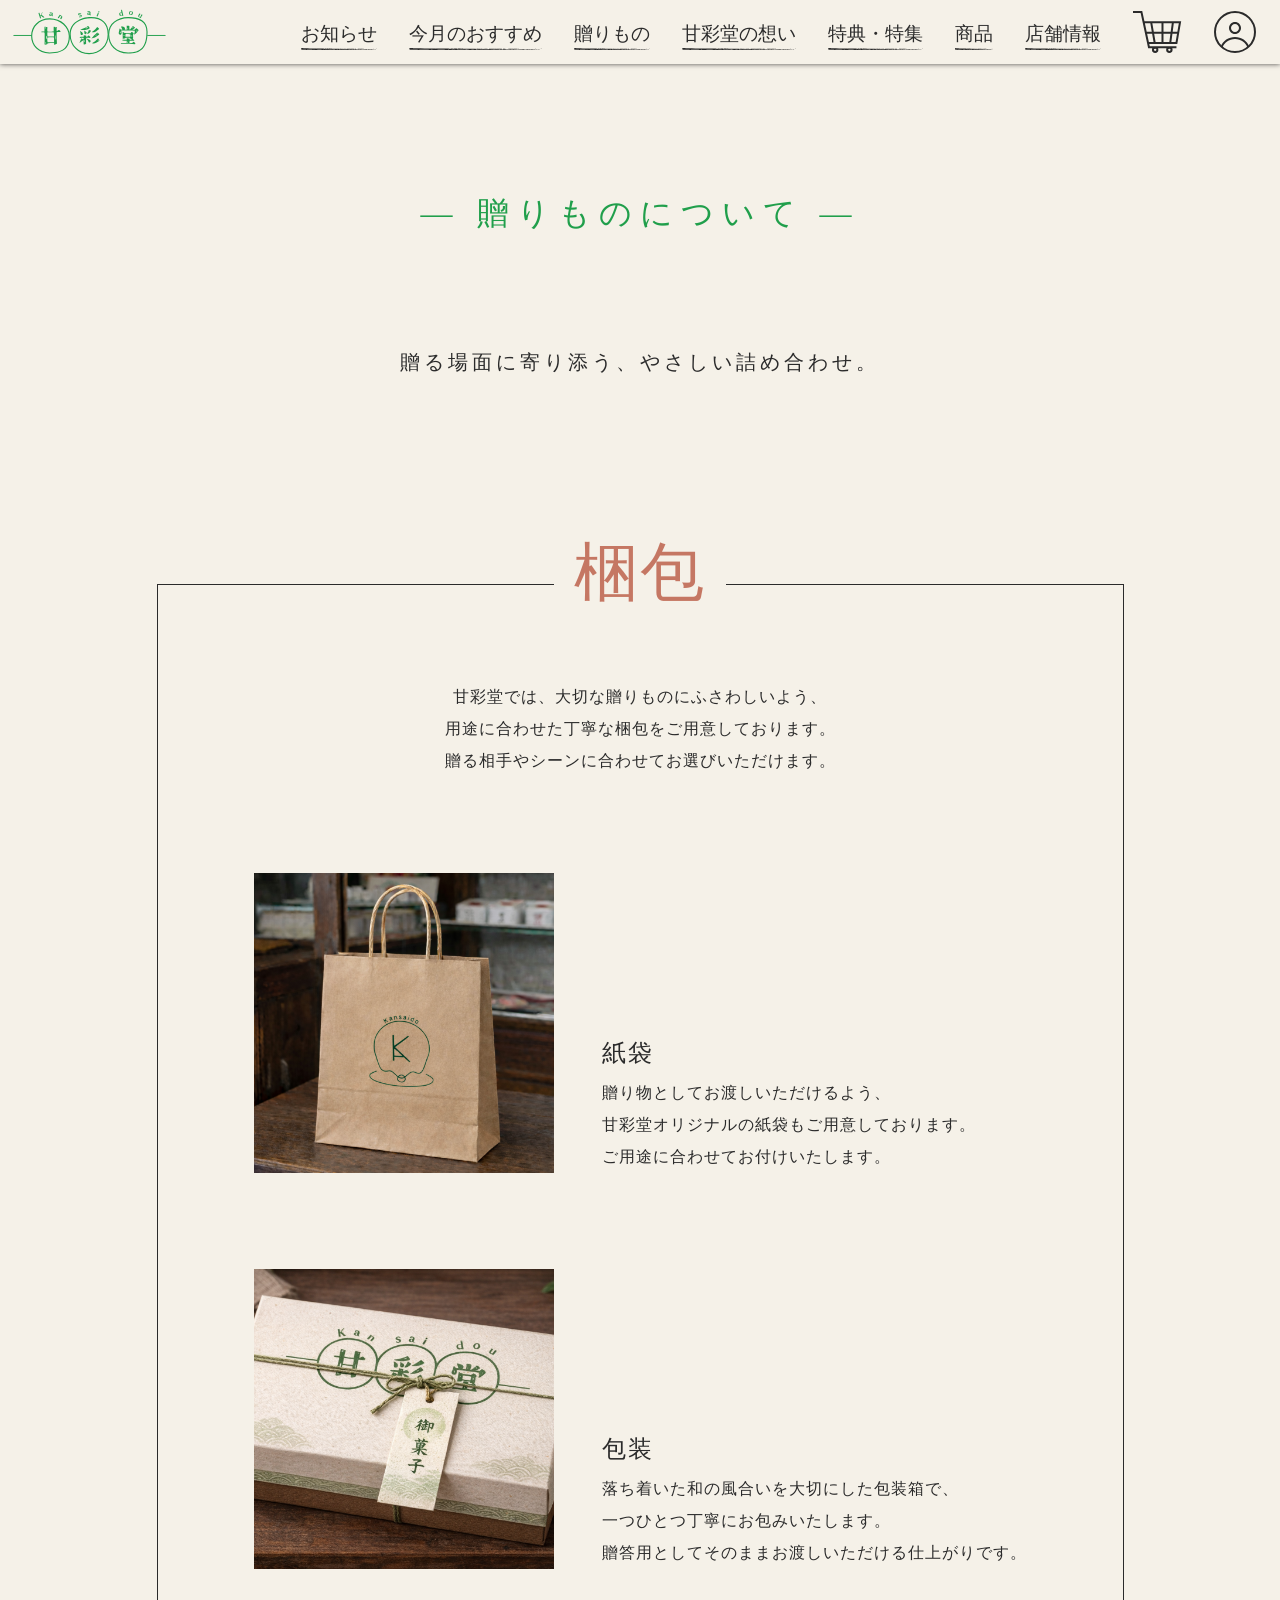
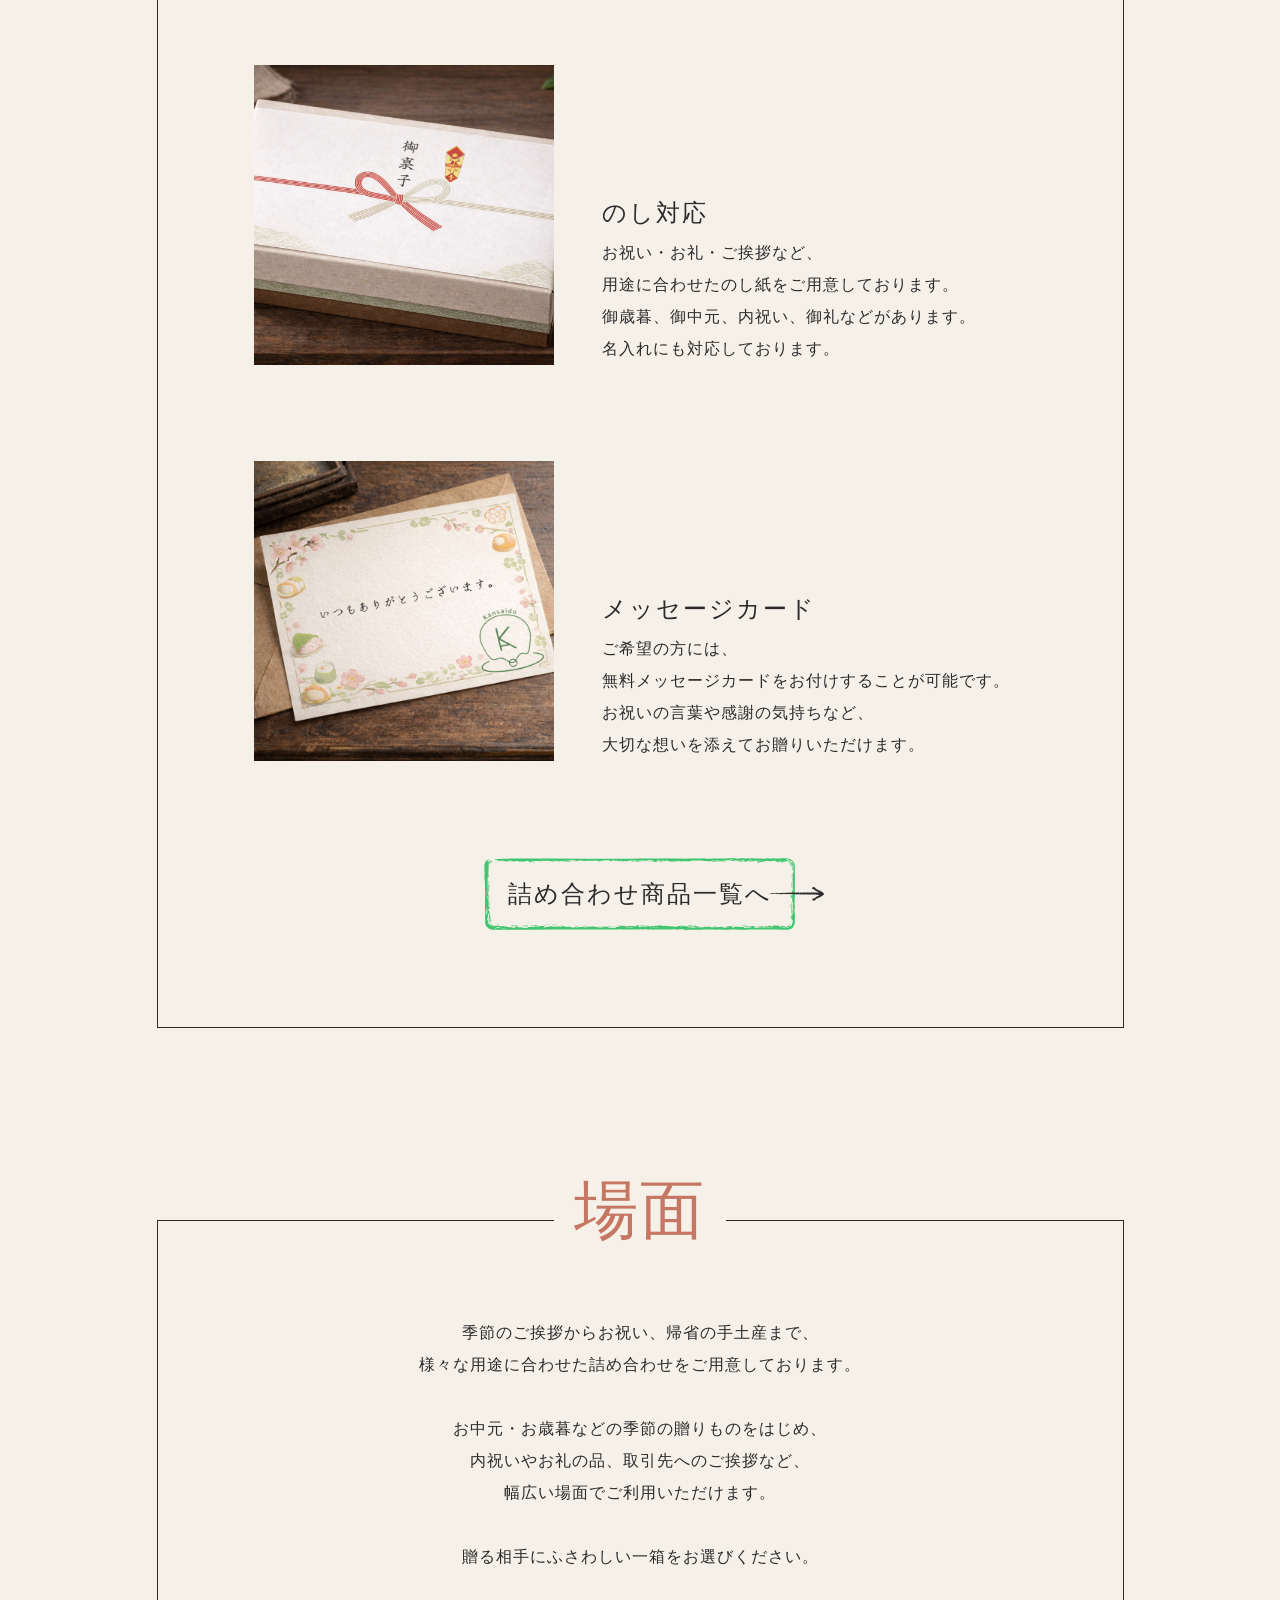
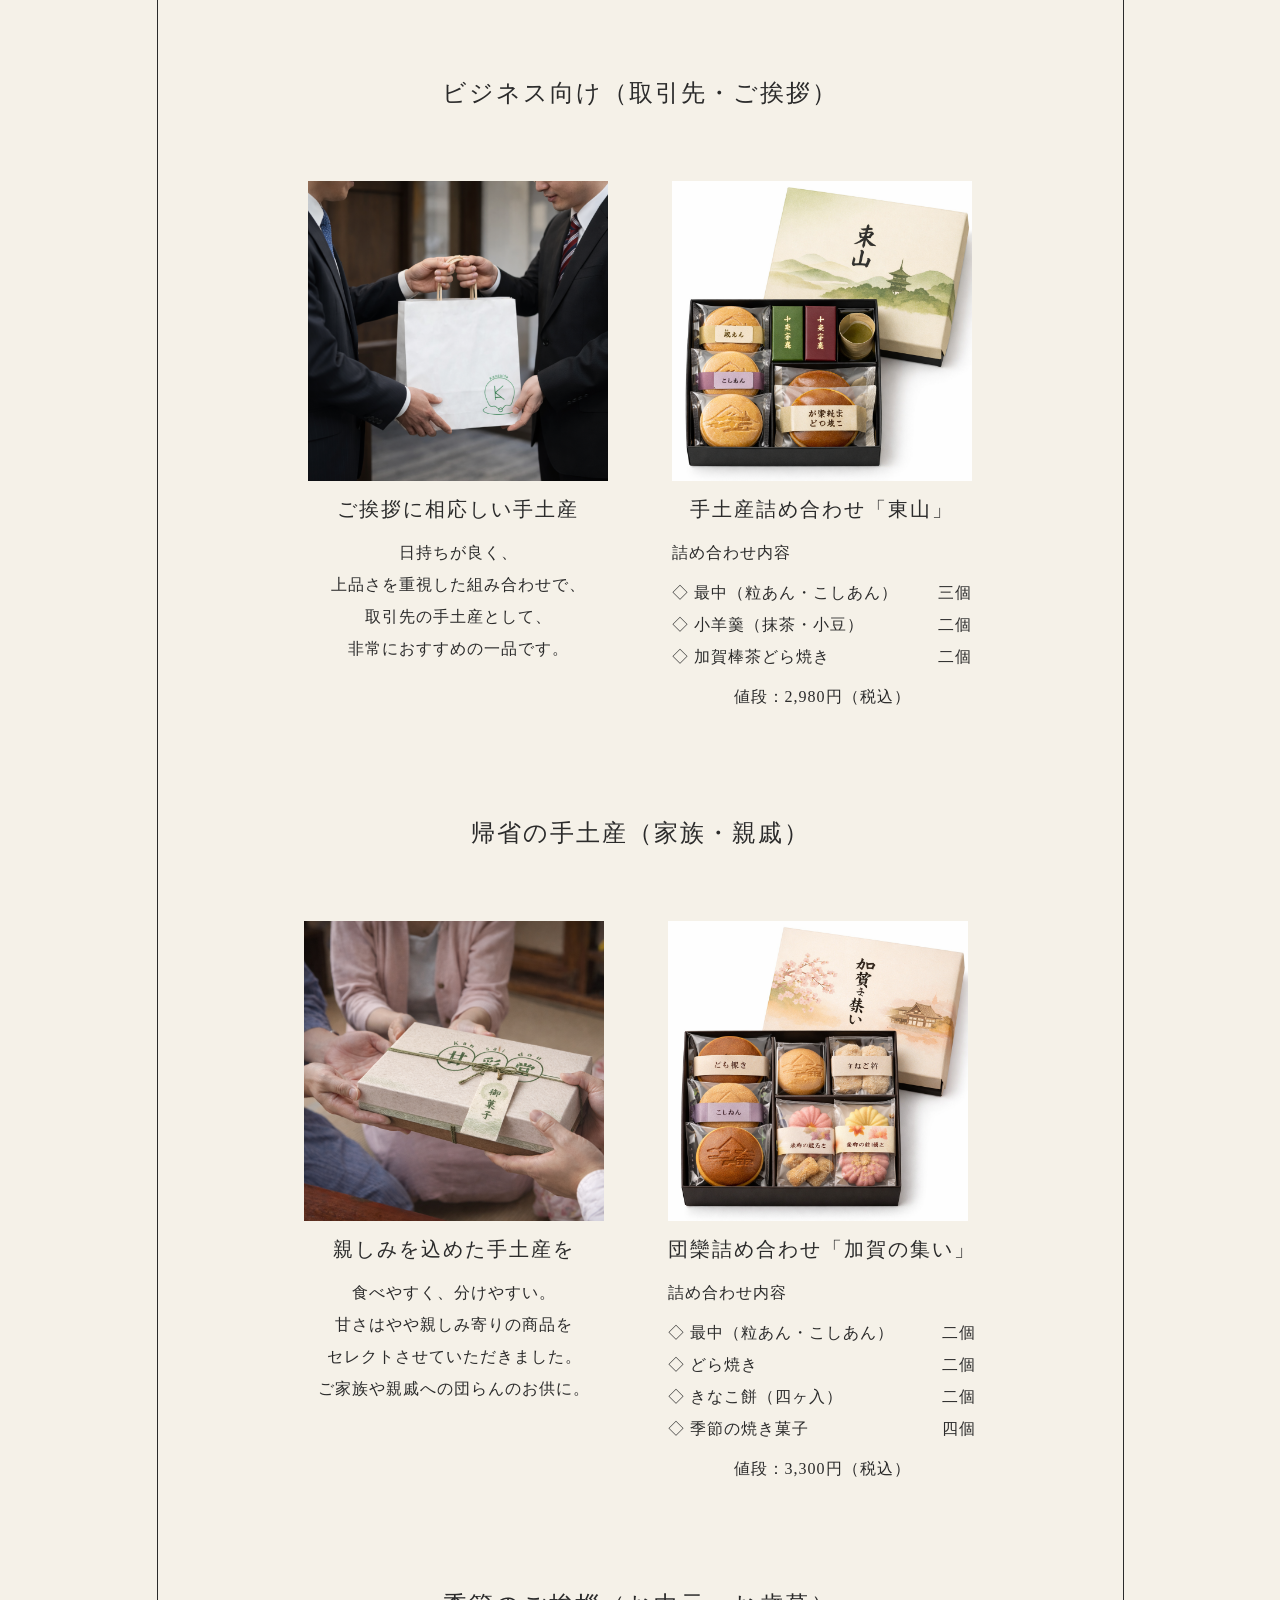
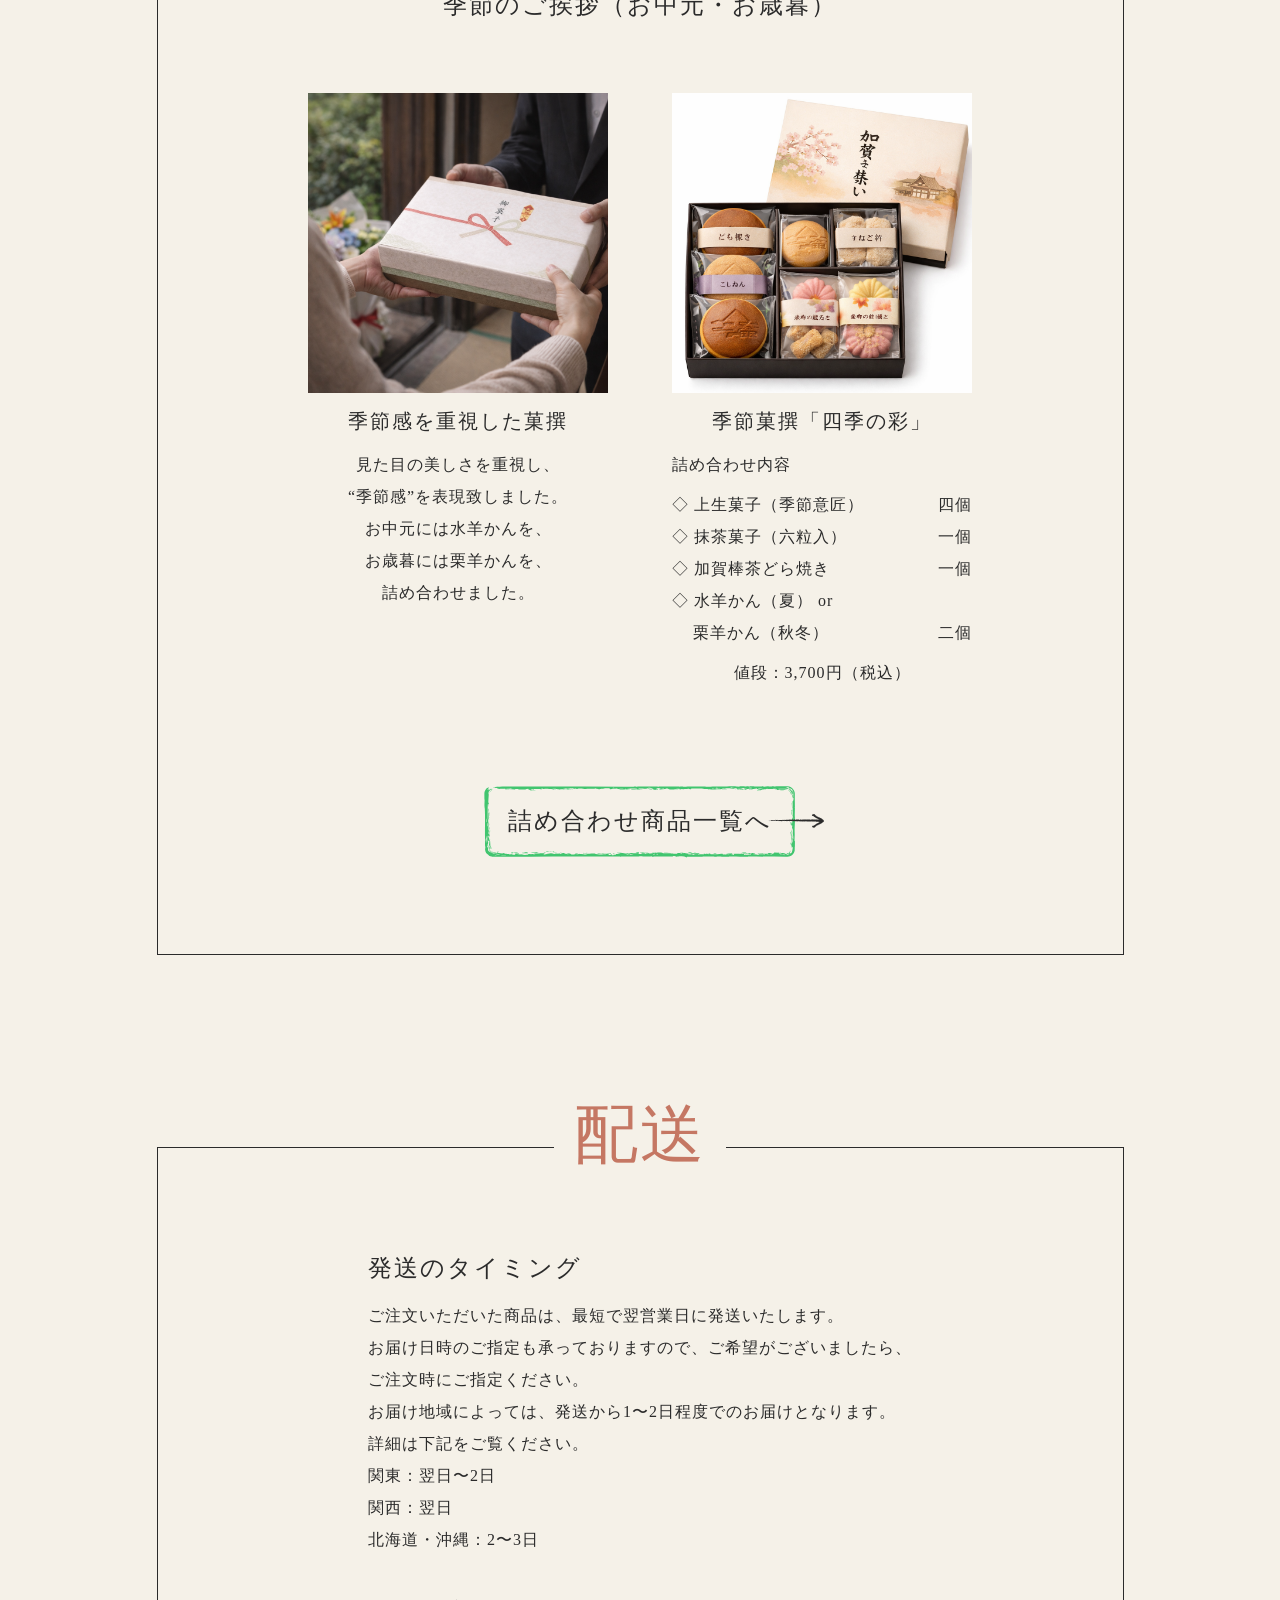
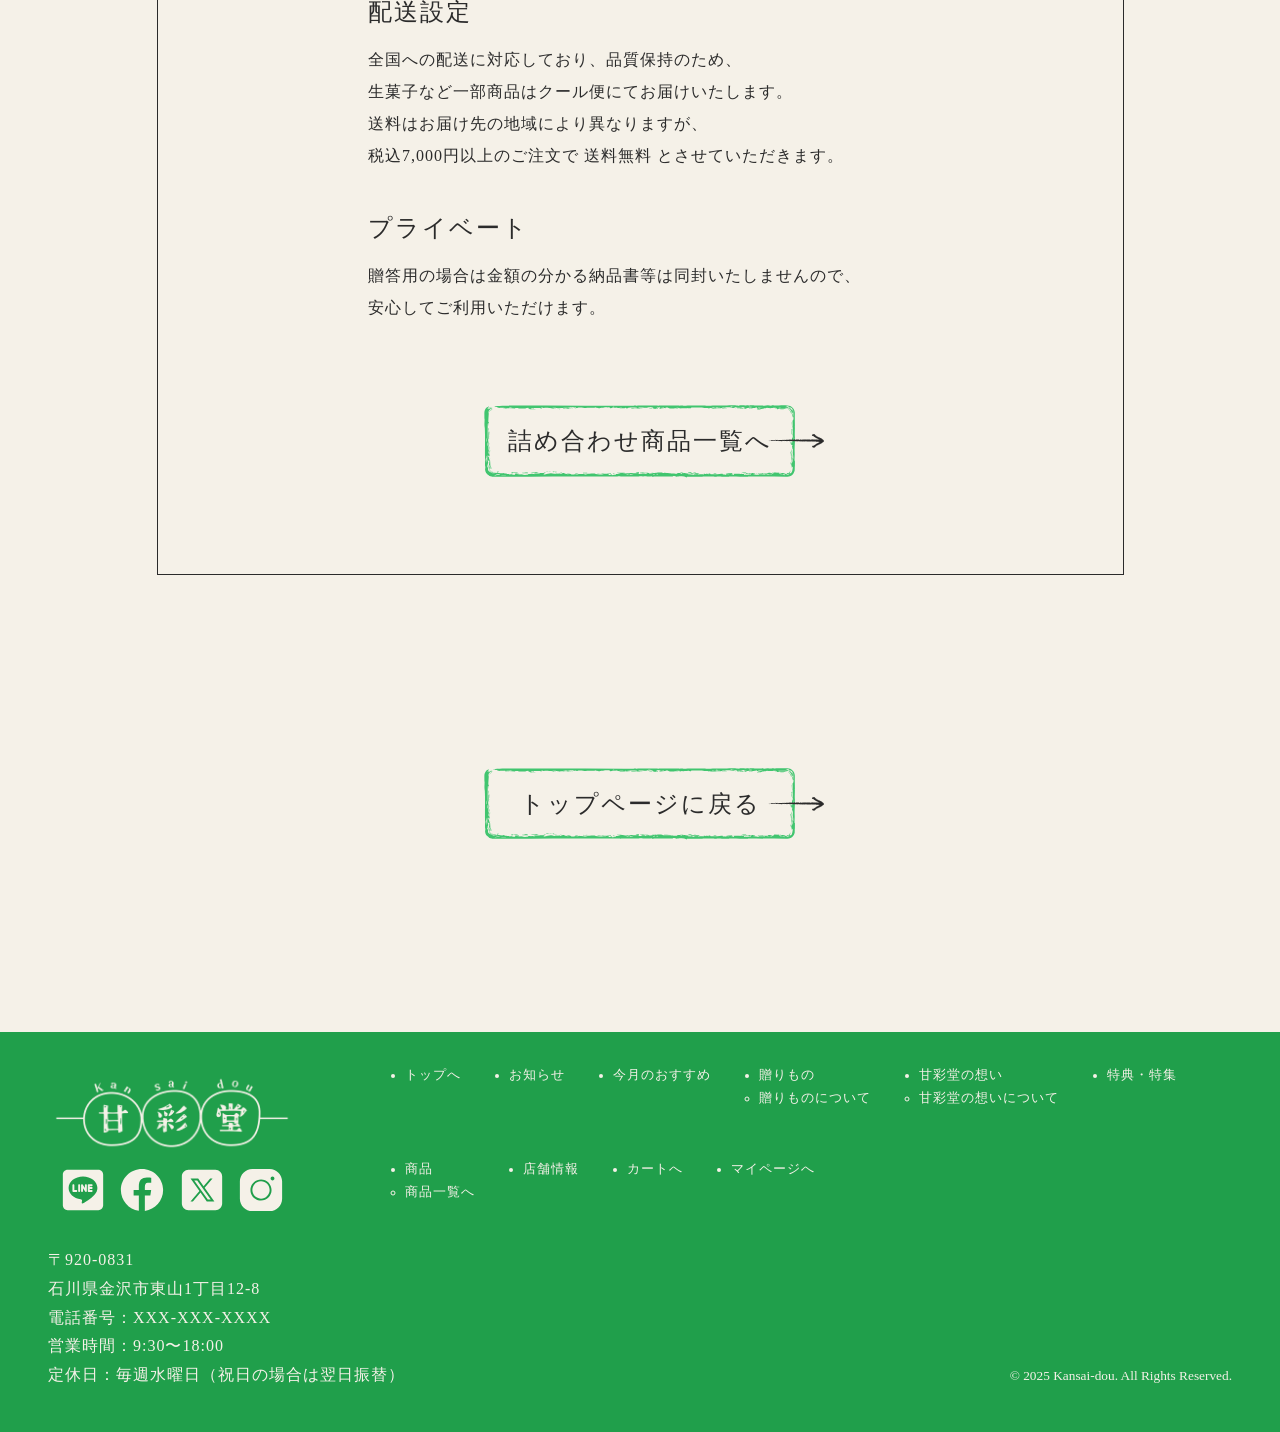
==== gift.html @ 45546238 "想いページ　完成" ====
<!DOCTYPE html>
<html lang="ja">
    <head>
        <meta charset="UTF-8">
        <meta name="viewport" content="width=device-width, initial-scale=1.0">
        <title>甘彩堂 | 贈りものについて</title>
        <link rel="icon" type="image/png" href="../imgs/kansaido_favicon2.png">
        <link rel="stylesheet" href="gift.css">
        <script src="gift.js"></script>
        <link rel="preconnect" href="https://fonts.googleapis.com">
        <link rel="preconnect" href="https://fonts.gstatic.com" crossorigin>
        <link href="https://fonts.googleapis.com/css2?family=Noto+Serif+JP:wght@200..900&display=swap" rel="stylesheet">
    </head>
    <body>
        <header>
            <a href="./index.html" id="header-logo">
                <img src="../imgs/kansaido_logo.svg">
            </a>
            <nav>
                <ul id="nav-container">
                    <li class="main-menu">
                        <a href="#news">お知らせ</a>
                    </li>
                    <li class="main-menu">
                        <a href="#recommend">今月のおすすめ</a>
                    </li>
                    <li class="main-menu">
                        <a href="./index.html#gift">贈りもの</a>
                        <ul class="sub-menu">
                            <li>
                                <img class="l-menu" src="../imgs/l-menu.svg">
                                <a href="./gift.html">贈りものについて</a>
                            </li>
                        </ul>
                    </li>
                    <li class="main-menu">
                        <a href="./index.html#thought">甘彩堂の想い</a>
                        <ul class="sub-menu">
                            <li>
                                <img class="l-menu" src="../imgs/l-menu.svg">
                                <a href="./thoughts.html">甘彩堂の想いについて</a>
                            </li>
                        </ul>
                    </li>
                    <li class="main-menu">
                        <a href="#campaign">特典・特集</a>
                    </li>
                    <li class="main-menu">
                        <a href="#product">商品</a>
                        <ul class="sub-menu">
                            <li>
                                <img class="l-menu" src="../imgs/l-menu.svg">
                                <a href="#news">商品一覧へ</a>
                            </li>
                        </ul>
                    </li>
                    <li class="main-menu">
                        <a href="#shop">店舗情報</a>
                    </li>
                    <li id="cart">
                        <a href="#">
                            <img src="../imgs/cart_icon.svg">
                        </a>
                    </li>
                    <li id="my-page">
                        <a href="#">
                            <img src="../imgs/usericon.svg">
                        </a>
                    </li>
                </ul>
            </nav>
        </header>
        <main>
            <section id="gift">
                <h2 class="headline">― 贈りものについて ―</h2>
                <div id="message-container">
                    <p id="message" class="blur">贈る場面に寄り添う、やさしい詰め合わせ。</p>
                </div>
                <section id="packing" class="sections">
                    <div class="subheading">
                        <h3>梱包</h3>
                    </div>
                    <div class="el-compilation">
                        <div class="exp main-text">
                            <p>甘彩堂では、大切な贈りものにふさわしいよう、<br>
                                用途に合わせた丁寧な梱包をご用意しております。<br>
                                贈る相手やシーンに合わせてお選びいただけます。
                            </p>
                        </div>
                        <div class="packing-el move_upwards">
                            <div class="packing-el-img image">
                                <img src="./imgs/kansaido_kamibukuro.png">
                            </div>
                            <div class="packing-el-exp main-text">
                                <span class="exp-title">紙袋</span>
                                <p>贈り物としてお渡しいただけるよう、<br>
                                    甘彩堂オリジナルの紙袋もご用意しております。<br>
                                    ご用途に合わせてお付けいたします。
                                </p>
                            </div>
                        </div>
                        <div class="packing-el move_upwards">
                            <div class="packing-el-img image">
                                <img src="./imgs/kansaido_package.png">
                            </div>
                            <div class="packing-el-exp main-text">
                                <span class="exp-title">包装</span>
                                <p>落ち着いた和の風合いを大切にした包装箱で、<br>
                                    一つひとつ丁寧にお包みいたします。<br>
                                    贈答用としてそのままお渡しいただける仕上がりです。
                                </p>
                            </div>
                        </div>
                        <div class="packing-el move_upwards">
                            <div class="packing-el-img image">
                                <img src="./imgs/kansaido_noshi.png">
                            </div>
                            <div class="packing-el-exp main-text">
                                <span class="exp-title">のし対応</span>
                                <p>お祝い・お礼・ご挨拶など、<br>
                                    用途に合わせたのし紙をご用意しております。<br>
                                    御歳暮、御中元、内祝い、御礼などがあります。<br>
                                    名入れにも対応しております。
                                </p>
                            </div>
                        </div>
                        <div class="packing-el move_upwards">
                            <div class="packing-el-img image">
                                <img src="./imgs/kansaido_message_card.png">
                            </div>
                            <div class="packing-el-exp main-text">
                                <span class="exp-title">メッセージカード</span>
                                <p>ご希望の方には、<br>
                                    無料メッセージカードをお付けすることが可能です。<br>
                                    お祝いの言葉や感謝の気持ちなど、<br>
                                    大切な想いを添えてお贈りいただけます。
                                </p>
                            </div>
                        </div>
                        <div class="detail-box">
                            <a href="#">
                                <span class="detail">詰め合わせ商品一覧へ</span>
                                <img src="../imgs/arrow.svg">
                            </a>
                        </div>
                    </div>
                </section>
                <section id="scene" class="sections">
                    <div class="subheading">
                        <h3>場面</h3>
                    </div>
                    <div class="el-compilation">
                        <div class="exp main-text">
                            <p>季節のご挨拶からお祝い、帰省の手土産まで、<br>
                                様々な用途に合わせた詰め合わせをご用意しております。
                            </p>
                            <p>お中元・お歳暮などの季節の贈りものをはじめ、<br>
                                内祝いやお礼の品、取引先へのご挨拶など、<br>
                                幅広い場面でご利用いただけます。
                            </p>
                            <p>贈る相手にふさわしい一箱をお選びください。
                            </p>
                        </div>
                        <div class="scene-el">
                            <h4 class="exp-title scene-el-title">ビジネス向け（取引先・ご挨拶）</h4>
                            <div class="scene-cont move_upwards">
                                <div class="scene-cont-el">
                                    <div class="scene-el-img image">
                                        <img src="./imgs/kansaido_transaction.png">
                                    </div>
                                    <div class="scene-el-sent main-text">
                                        <div class="sent-title">ご挨拶に相応しい手土産</div>
                                        <p>日持ちが良く、<br>
                                            上品さを重視した組み合わせで、<br>
                                            取引先の手土産として、<br>
                                            非常におすすめの一品です。
                                        </p>
                                    </div>
                                </div>
                                <div class="scene-cont-el">
                                    <div class="scene-el-img image">
                                        <img src="./imgs/Toyama.png">
                                    </div>
                                    <div class="scene-el-sent main-text set-container">
                                        <div class="sent-title">手土産詰め合わせ「東山」</div>
                                        <div class="set-contents">詰め合わせ内容</div>
                                        <ul class="set-list">
                                            <li>◇ 最中（粒あん・こしあん）<span class="quantity">三個</span></li>
                                            <li>◇ 小羊羹（抹茶・小豆）<span class="quantity">二個</span></li>
                                            <li>◇ 加賀棒茶どら焼き<span class="quantity">二個</span></li>
                                        </ul>
                                        <span class="product-price">値段：2,980円（税込）</span>
                                    </div>
                                </div>
                            </div>
                        </div>
                        <div class="scene-el">
                            <h4 class="exp-title">帰省の手土産（家族・親戚）</h4>
                            <div class="scene-cont move_upwards">
                                <div class="scene-cont-el">
                                    <div class="scene-el-img image">
                                        <img src="./imgs/kansaido_relatives.png">
                                    </div>
                                    <div class="scene-el-sent main-text">
                                        <div class="sent-title">親しみを込めた手土産を</div>
                                        <p>食べやすく、分けやすい。<br>
                                            甘さはやや親しみ寄りの商品を<br>
                                            セレクトさせていただきました。<br>
                                            ご家族や親戚への団らんのお供に。
                                        </p>
                                    </div>
                                </div>
                                <div class="scene-cont-el">
                                    <div class="scene-el-img image">
                                        <img src="./imgs/Kaganotudoi.png">
                                    </div>
                                    <div class="scene-el-sent main-text set-container">
                                        <div class="sent-title">団欒詰め合わせ「加賀の集い」</div>
                                        <div class="set-contents">詰め合わせ内容</div>
                                        <ul class="set-list">
                                            <li>◇ 最中（粒あん・こしあん）<span class="quantity">二個</span></li>
                                            <li>◇ どら焼き<span class="quantity">二個</span></li>
                                            <li>◇ きなこ餅（四ヶ入）<span class="quantity">二個</span></li>
                                            <li>◇ 季節の焼き菓子<span class="quantity">四個</span></li>
                                        </ul>
                                        <span class="product-price">値段：3,300円（税込）</span>
                                    </div>
                                </div>
                            </div>
                        </div>
                        <div class="scene-el">
                            <h4 class="exp-title">季節のご挨拶（お中元・お歳暮）</h4>
                            <div class="scene-cont move_upwards">
                                <div class="scene-cont-el">
                                    <div class="scene-el-img image">
                                        <img src="./imgs/kansaido_season.png">
                                    </div>
                                    <div class="scene-el-sent main-text">
                                        <div class="sent-title">季節感を重視した菓撰</div>
                                        <p>見た目の美しさを重視し、<br>
                                            “季節感”を表現致しました。<br>
                                            お中元には水羊かんを、<br>
                                            お歳暮には栗羊かんを、<br>
                                            詰め合わせました。
                                        </p>
                                    </div>
                                </div>
                                <div class="scene-cont-el">
                                    <div class="scene-el-img image">
                                        <img src="./imgs/Kaganotudoi.png">
                                    </div>
                                    <div class="scene-el-sent main-text set-container">
                                        <div class="sent-title">季節菓撰「四季の彩」</div>
                                        <div class="set-contents">詰め合わせ内容</div>
                                        <ul class="set-list">
                                            <li>◇ 上生菓子（季節意匠）<span class="quantity">四個</span></li>
                                            <li>◇ 抹茶菓子（六粒入）<span class="quantity">一個</span></li>
                                            <li>◇ 加賀棒茶どら焼き<span class="quantity">一個</span></li>
                                            <li>◇ 水羊かん（夏） or<br>　栗羊かん（秋冬）<span class="quantity">二個</span></li>
                                        </ul>
                                        <span class="product-price">値段：3,700円（税込）</span>
                                    </div>
                                </div>
                            </div>
                        </div>
                        <div class="detail-box">
                            <a href="#">
                                <span class="detail">詰め合わせ商品一覧へ</span>
                                <img src="../imgs/arrow.svg">
                            </a>
                        </div>
                    </div>
                </section>
                <section id="delivery" class="sections">
                    <div class="subheading">
                        <h3>配送</h3>
                    </div>
                    <div id="delivery-contents" class="main-text">
                        <div class="delivery-contents-items">
                            <h4 class="exp-title">発送のタイミング</h4>
                            <p>ご注文いただいた商品は、最短で翌営業日に発送いたします。<br>
                                お届け日時のご指定も承っておりますので、ご希望がございましたら、<br>
                                ご注文時にご指定ください。<br>
                                お届け地域によっては、発送から1〜2日程度でのお届けとなります。<br>
                                詳細は下記をご覧ください。<br>
                                関東：翌日〜2日<br>
                                関西：翌日<br>
                                北海道・沖縄：2〜3日<br>
                            </p>
                        </div>
                        <div class="delivery-contents-items">
                            <h4 class="exp-title">配送設定</h4>
                            <p>全国への配送に対応しており、品質保持のため、<br>
                                生菓子など一部商品はクール便にてお届けいたします。<br>
                                送料はお届け先の地域により異なりますが、<br>
                                税込7,000円以上のご注文で <span>送料無料</span> とさせていただきます。<br>
                            </p>
                        </div>
                        <div class="delivery-contents-items">
                            <h4 class="exp-title">プライベート</h4>
                            <p>贈答用の場合は金額の分かる納品書等は同封いたしませんので、<br>
                                安心してご利用いただけます。<br>
                            </p>
                        </div>
                        <div class="detail-box">
                            <a href="#">
                                <span class="detail">詰め合わせ商品一覧へ</span>
                                <img src="../imgs/arrow.svg">
                            </a>
                        </div>
                    </div>
                </section>
                <div class="detail-box">
                    <a href="./index.html">
                        <span class="detail">トップページに戻る</span>
                        <img src="../imgs/arrow.svg">
                    </a>
                </div>
            </section>
        </main>
        <footer>
            <div id="imgs-contents">
                <a href="./index.html"><img src="./imgs/logo_footer.png"></a>
                <div id="icons">
                    <img src="./imgs/icon-line.svg">
                    <img src="./imgs/icon-facebook.svg">
                    <img src="./imgs/icon-x.svg">
                    <img src="./imgs/icon-Instagram.svg">
                </div>
            </div>
            <div id="footer-shop-info">
                <p>〒920-0831<br>
                    石川県金沢市東山1丁目12-8<br>
                    電話番号：XXX-XXX-XXXX<br>
                    営業時間：9:30〜18:00<br>
                    定休日：毎週水曜日（祝日の場合は翌日振替）
                </p>
            </div>
            <div id="footer-nav">
                <nav>
                    <ul>
                        <li>
                            <a href="./index.html">トップへ</a>
                        </li>
                        <li>
                            <a href="#">お知らせ</a>
                        </li>
                        <li><a href="#">今月のおすすめ</a></li>
                        <li>
                            <a href="./index.html#gift">贈りもの</a>
                            <ul class="footer-mini-nav">
                                <li>
                                    <a href="./gift.html">贈りものについて</a>
                                </li>
                            </ul>
                        </li>
                        <li>
                            <a href="./index.html#thought">甘彩堂の想い</a>
                            <ul class="footer-mini-nav">
                                <li>
                                    <a href="./thoughts.html">甘彩堂の想いについて</a>
                                </li>
                            </ul>
                        </li>
                        <li><a href="#">特典・特集</a></li>
                        <li>
                            <a href="#">商品</a>
                            <ul class="footer-mini-nav">
                                <li>
                                    <a href="#">商品一覧へ</a>
                                </li>
                            </ul>
                        </li>
                        <li><a href="#">店舗情報</a></li>
                        <li><a href="#">カートへ</a></li>
                        <li><a href="#">マイページへ</a></li>
                    </ul>
                </nav>
            </div>
            <div id="footer-small">
                <small>© 2025 Kansai-dou. All Rights Reserved.</small>                
            </div>
        </footer>
    </body>
</html>
---- gift.css ----
* {
    margin: 0;
    padding: 0;
    box-sizing: border-box;
}

@font-face {
    font-family: 'Higure Gothic R';
    src: url('../fonts/HigureGothic/HigureGothic-Regular.ttf') format('truetype');
}

@font-face {
    font-family: 'Higure Gothic M';
    src: url('../fonts/HigureGothic/HigureGothic-Medium.ttf') format('truetype');
}

@font-face {
    font-family: 'New Tegomin';
    src: url('../fonts/New_Tegomin/NewTegomin-Regular.ttf') format('truetype');
}

@font-face {
    font-family: 'YujiSyuku-Regular';
    src: url('./fonts/YujiSyuku-Regular.ttf') format('truetype');
}

:root {
    /* color */
    --bg-color: #f5f1e8;
    --text-color: #2b2b2b;
    --accent-green: #209f4b;
    --accent-lightgreen: #41C56F;
    --accent-brown: #c57763;
    /* font-family */
    --font-headline: 'New Tegomin', serif;
    --font-jp: 'Higure Gothic R', serif;
    --font-jp-M: 'Higure Gothic M', serif;
    --font-yuji: 'YujiSyuku-Regular', serif;
    /* space */
    --space-xs: 0.25rem;
    --space-sm: .5rem;
    --space-md: 1rem;
    --space-lg: 1.5rem;
    --space-xl: 2rem;
    --space-2xl: 2.5rem;
    --space-3xl: 3rem;
    --space-4xl: 3.5rem;
    --space-5xl: 4rem;
    --space-6xl: 6rem;
    /* font-size */
    --font-size-sm: .5rem;
    --font-size-md: 1rem;
    --font-size-lg: 1.5rem;
    --font-size-xl: 2rem;
    --font-size-2xl: 2.5rem;
    --font-size-3xl: 3rem;
    --font-size-4xl: 3.5rem;
    --font-size-5xl: 4rem;
}

body {
    background-color: var(--bg-color);
    font-family: var(--font-jp);
    color: var(--text-color);
}

.main-text {
    font-family: var(--font-jp);
    font-size: var(--font-size-md);
    letter-spacing: 1px;
    line-height: 2;
}

.font-accent {
    font-family: var(--font-jp);
    font-size: var(--font-size-xl);
    letter-spacing: 2px;
    line-height: 2;
}

header {
    position: fixed;
    z-index: 100;
    display: grid;
    top: 0;
    left: 0;
    grid-template-columns: auto 1fr;
    height: var(--space-5xl);
    width: 100%;
    background-color: var(--bg-color);
    align-items: center;
    justify-content: space-evenly;
    box-shadow: 0px 0px 5px rgba(0, 0, 0, 0.7);
}

header #header-logo img {
    position: relative;
    z-index: 10;
    height: var(--space-5xl);
    margin: 0 .5rem;
}

header #nav-container {
    display: flex;
    justify-content: end;
    list-style: none;
    gap: 2rem;
    font-family: var(--font-headline);
    font-size: 1.2rem;
    align-items: center;
    margin-right: var(--space-lg);
}

header nav a {
    text-decoration: none;
    position: relative;
    z-index: 10;
    border-bottom: 2px solid transparent;
    border-image: url(./imgs/price-underline.svg) 0 0 100% 0 stretch;
    padding-bottom: var(--space-xs);
    color: var(--text-color);
    transition: .3s;
    white-space: nowrap;
}

.main-menu {
    position: relative;
}

.sub-menu {
    position: absolute;
    left: 50%;
    top: 100%;
    width: max-content;
    white-space: nowrap;
    padding-bottom: var(--space-sm);
    list-style: none;
    visibility: hidden;
    opacity: 0;
    transition: .3s;
    z-index: 5;
    padding-top: var(--space-lg);
}

.sub-menu::before {
    content: "";
    position: absolute;
    top: 0;
    left: -100vw;
    right: -100vw;
    bottom: 0;
    background-color: var(--bg-color);
    z-index: -1;
    opacity: 95%;
}

.sub-menu li {
    display: flex;
    align-items: flex-end;
}

.l-menu {
    flex-shrink: 0;
    margin-right: var(--space-sm);
    padding-bottom: var(--space-sm);
}

.main-menu:hover .sub-menu {
    visibility: visible;
    opacity: 1;
}

.main-menu:hover > a {
    color: var(--accent-green);
}

.sub-menu:hover a {
    color: var(--accent-green);
}

#cart a {
    border-bottom: none;
}

#my-page a {
    border-bottom: none;
}

.image {
    width: 300px;
    height: 300px;
}

.image img{
    width: 300px;
    height: 300px;
    object-fit: cover;
}

section {
    padding: var(--space-6xl) 0;
    margin: var(--space-6xl) 0;
    display: grid;
    place-content: center;
}

section h2 {
    margin-bottom: var(--space-6xl);
    letter-spacing: var(--space-sm);
    text-align: center;
}

.headline {
    font-family: var(--font-headline);
    color: var(--accent-green);
    font-size: var(--font-size-xl);
    font-weight: normal;
}

#message {
    text-align: center;
    font-family: var(--font-headline);
    font-size: 1.25rem;
    letter-spacing: 4px;
    margin-bottom: var(--space-6xl);
    line-height: 3;
}

.sections {
    position: relative;
    border: solid 1px var(--text-color);
}

.subheading h3{
    position: absolute;
    font-size: var(--font-size-5xl);
    font-weight: normal;
    font-family: var(--font-headline);
    color: var(--accent-brown);
    background-color: var(--bg-color);
    letter-spacing: 2px;
}

#packing .subheading h3 {
    padding: 20px;
    top: -3.7%;
    left: 50%;
    transform: translateX(-50%);
}

#scene .subheading h3 {
    padding: 20px;
    top: -2.5%;
    left: 50%;
    transform: translateX(-50%);
}

.exp {
    text-align: center;
}

.exp.main-text {
    display: grid;
    gap: var(--space-xl);
}

.exp-title {
    font-family: var(--font-jp-M);
    font-size: var(--font-size-lg);
    font-weight: normal;
    letter-spacing: 2px;
    line-height: 2;
}

.detail-box {
    display: grid;
    grid-template-columns: 1fr auto;
    place-items: center;
}

.packing-el {
    display: flex;
    gap: var(--space-3xl);
    align-items: end;
}

.el-compilation {
    display: grid;
    gap: var(--space-6xl);
    padding: 0 var(--space-6xl);
}

.scene-el {
    display: grid;
    grid-template-rows: 1fr auto;
    justify-items: center;
    row-gap: var(--space-5xl);
}

.scene-cont {
    display: flex;
    gap: var(--space-5xl);
    justify-content: center;
}

.scene-el-sent {
    text-align: center;
    margin-top: var(--space-sm);
}

.scene-el-sent p {
    margin-top: var(--space-sm);
}

.sent-title {
    font-family: var(--font-jp-M);
    font-size: 1.25rem;
    font-weight: normal;
    letter-spacing: 2px;
    line-height: 2;
}

.set-container{
    display: grid;
    grid-template-rows: repeat(4, max-content);
    row-gap: var(--space-sm);
}

.set-contents {
    text-align: justify;
}

.set-list {
    list-style: none;
}

.set-list li {
    display: flex;
    list-style: none;
    justify-content: space-between;
}

.quantity {
    align-content: end;
}

#delivery .subheading h3 {
    padding: 20px;
    top: -7.5%;
    left: 50%;
    transform: translateX(-50%);
}

#delivery-contents {
    display: grid;
    grid-template-rows: repeat(4, max-content);
    row-gap: var(--space-xl);
}

.delivery-contents-items h4 {
    margin-bottom: var(--space-sm);
}

#delivery-contents .detail-box {
    margin-top: var(--space-3xl);
}

#gift > .detail-box {
    margin-top: var(--space-6xl);
}

.detail {
    display: grid;
    place-items: center;
    font-size: var(--font-size-lg);
    background-image: url(../imgs/button.svg);
    background-repeat: no-repeat;
    background-size: 100% 100%;
    height: 4.6rem;
    min-width: 20rem;
    transition: 0.3s;
}

.detail-box a {
    position: relative;
    text-decoration: none;
    color: var(--text-color);
    font-family: var(--font-headline);
    white-space: nowrap;
    letter-spacing: 2px;
}

.detail-box img {
    position: absolute;
    height: var(--space-lg);
    right: -2rem;
    top: 50%;
    transform: translateY(-50%) translateX(0);
    transition: transform 0.3s ease;
}

.detail-box a:hover img {
    transform: translateY(-50%) translateX(50%);
}

.detail-box a:hover .detail {
    background-image: url(../imgs/button_hanten.svg);
    color: var(--bg-color);
}

footer {
    display: grid;
    grid-template-columns: auto auto;
    grid-template-rows: 1fr 1fr;
    grid-template-areas:
        "imgs-contents footer-nav"
        "footer-shop-info small"
    ;
    width: 100%;
    height: 25rem;
    background-color: var(--accent-green);
}

#imgs-contents {
    grid-area: imgs-contents;
    width: fit-content;
    padding: var(--space-xl) var(--space-3xl);
}

footer img {
    width: 15.5rem;
}

footer #icons {
    display: flex;
    width: 15.5rem;
    justify-content: space-evenly;
}

footer #icons img{
    width: 3rem;
    height: 3rem;
}

#footer-shop-info , #footer-nav {
    color: var(--bg-color);
    font-family: var(--font-jp-M);
    line-height: 1.8;
    letter-spacing: 1px;
}

footer #footer-shop-info {
    grid-area: footer-shop-info;
    padding-left: var(--space-3xl);
    width: fit-content;
}

footer #footer-nav {
    grid-area: footer-nav;
    padding-top: var(--space-xl);
    font-size: .8rem;
}

footer #footer-nav ul {
    display: flex;
    flex-wrap: wrap;
    gap: var(--space-3xl);
}

footer #footer-nav ul li a{
    text-decoration: none;
    color: inherit;
}

footer #footer-nav ul li a:hover{
  text-decoration: underline;
}

#footer-small {
    display: grid;
    grid-area: small;
    justify-content: end;
    align-items: end;
    color: var(--bg-color);
    font-family: var(--font-jp-M);
}

small {
    margin: 0 var(--space-3xl) var(--space-3xl) 0;
}

/* InterSectionObseverのcss */

.move_upwards {
    opacity: 0;
    transform: translateY(20px);
}

.move_upwards.active {
    opacity: 1;
    transform: translateY(0);
    transition: opacity 1.2s ease-out, transform 1.2s ease-out;
}

.blur {
    filter: blur(5px);
}

.blur.active {
    filter: blur(0px);
    transition: filter 1.7s;
}
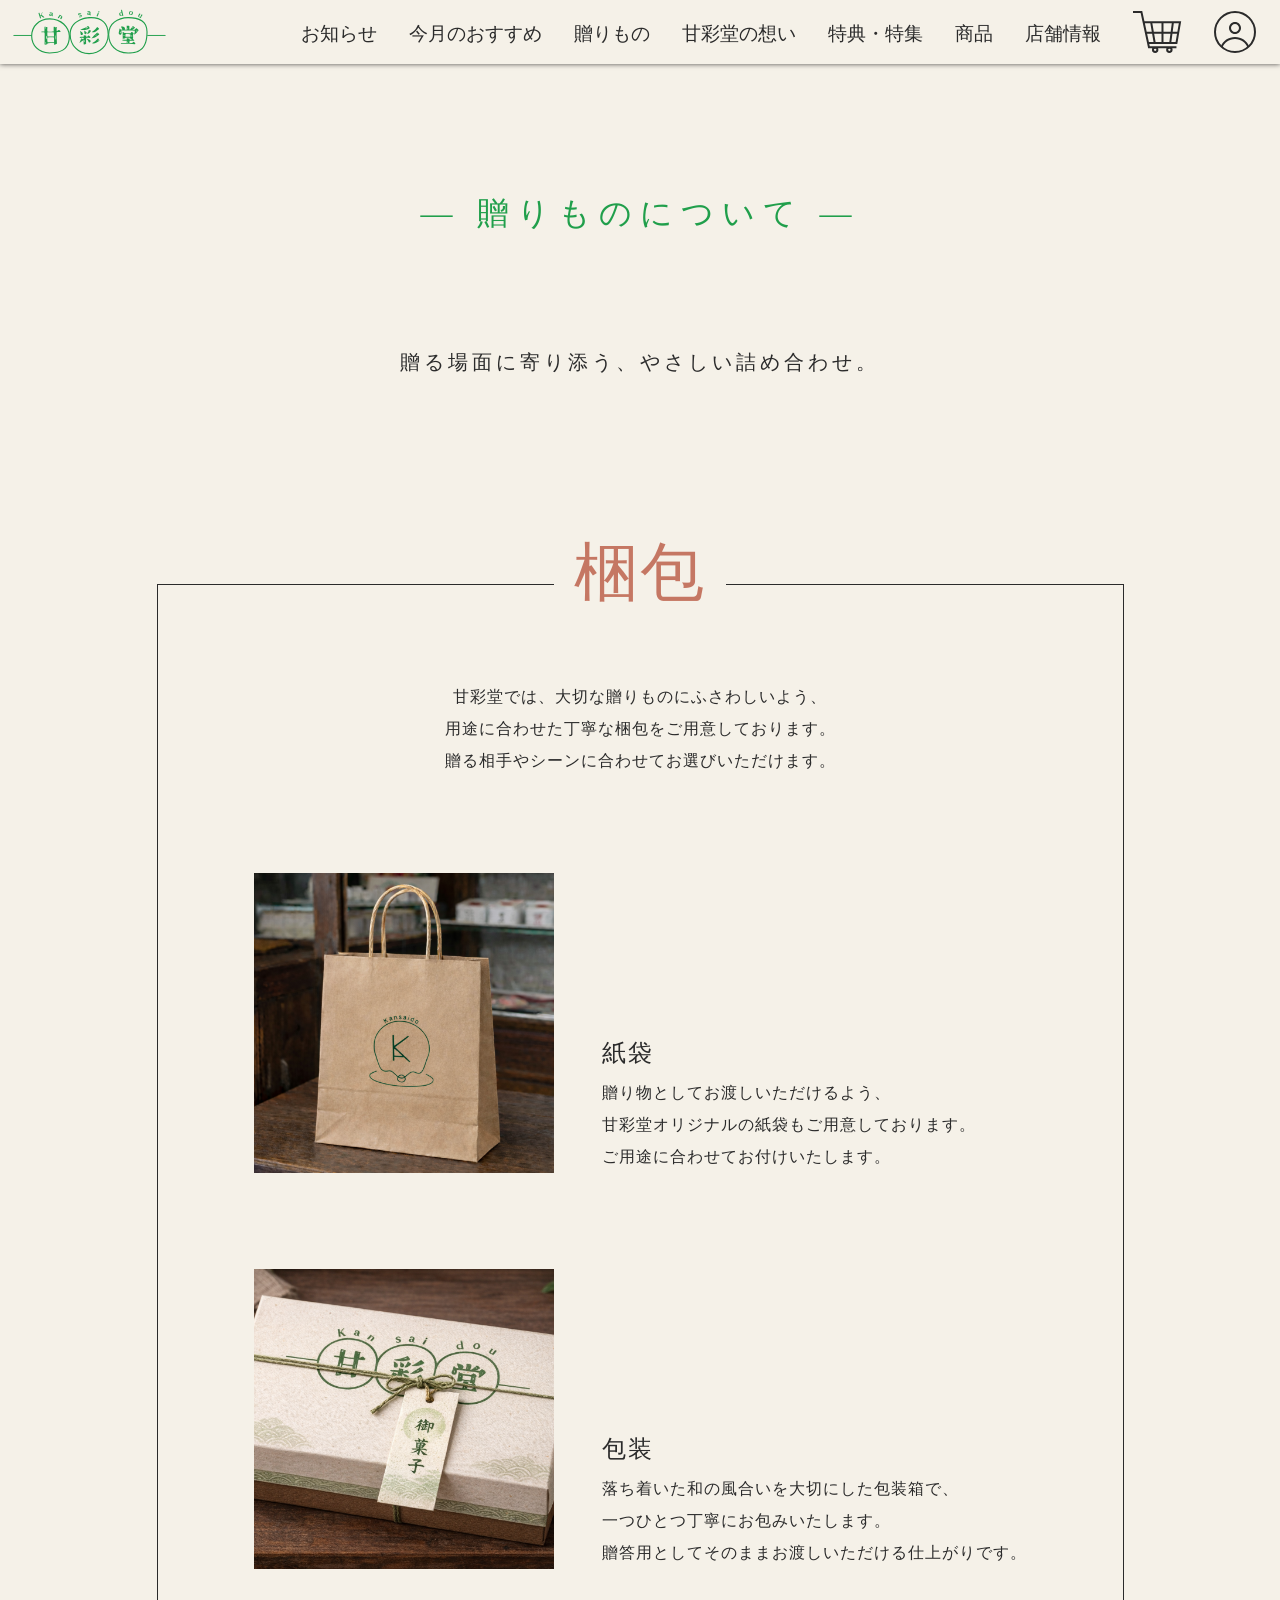
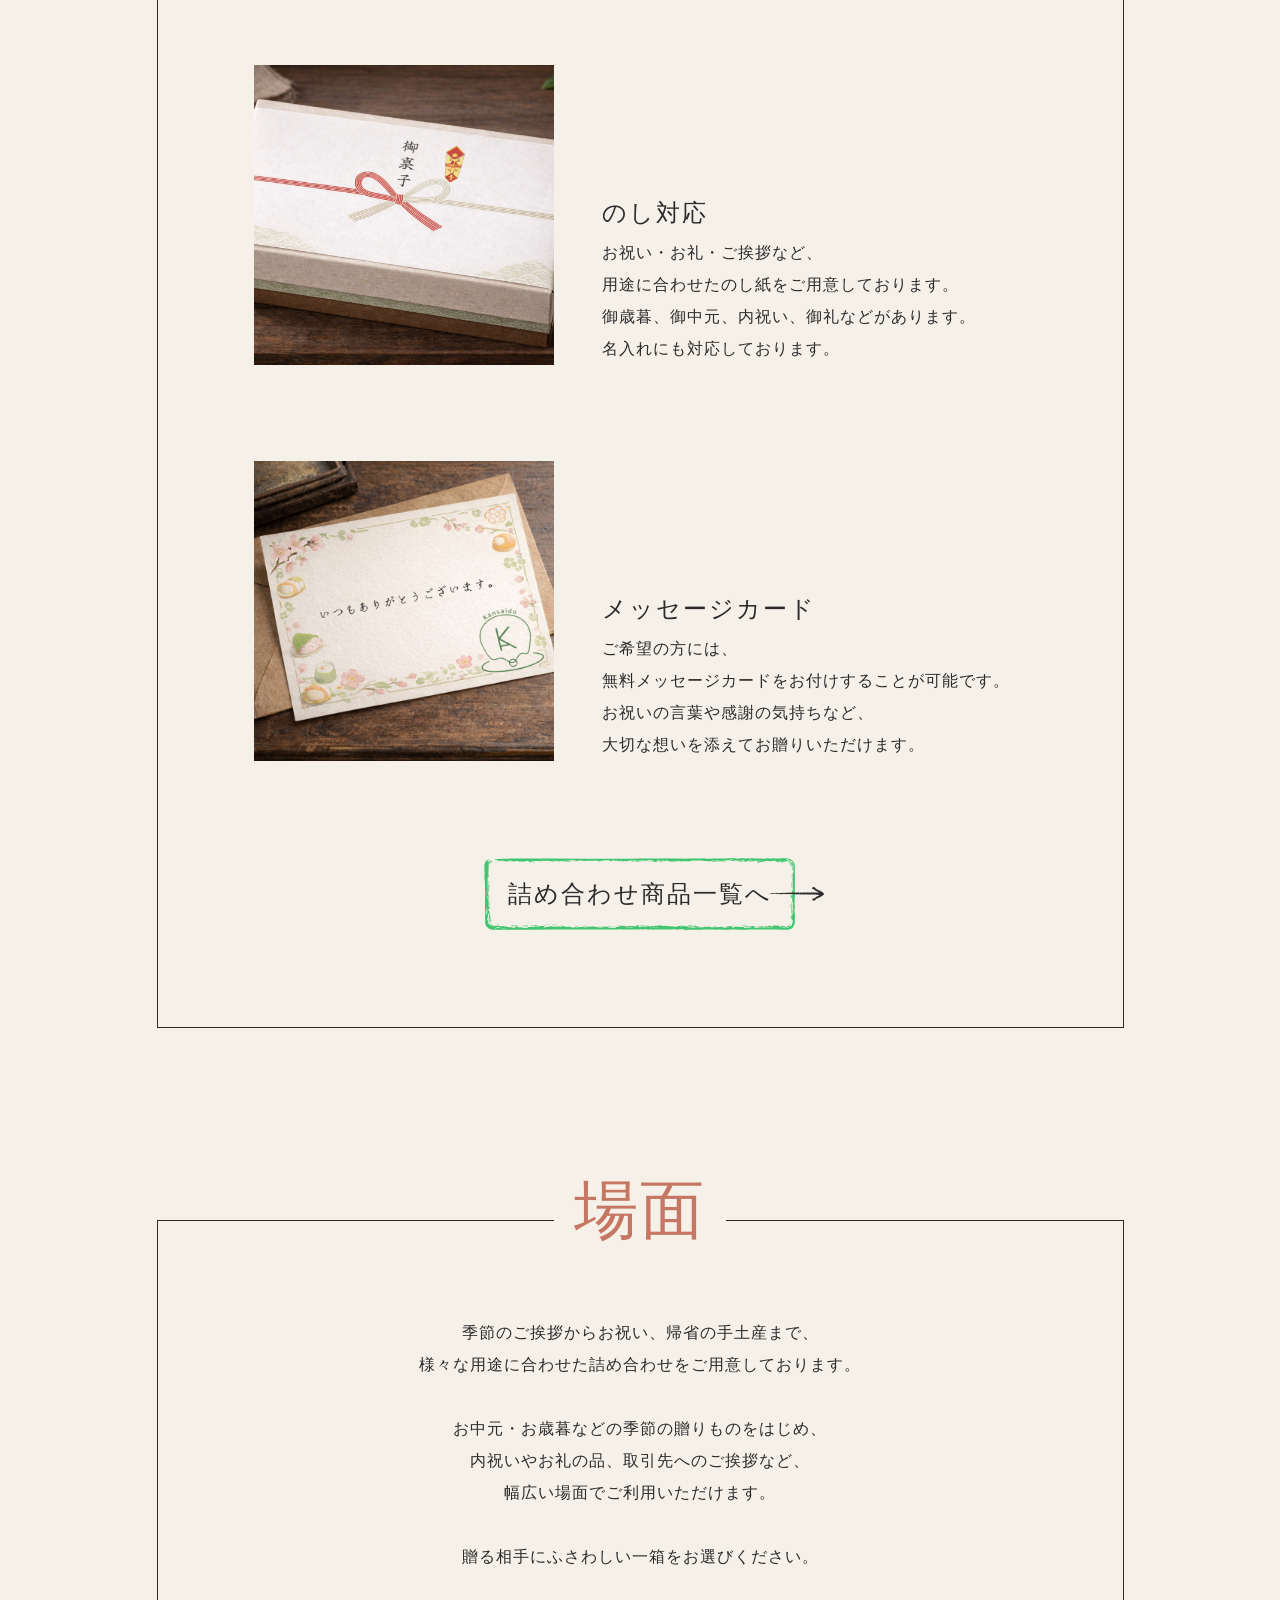
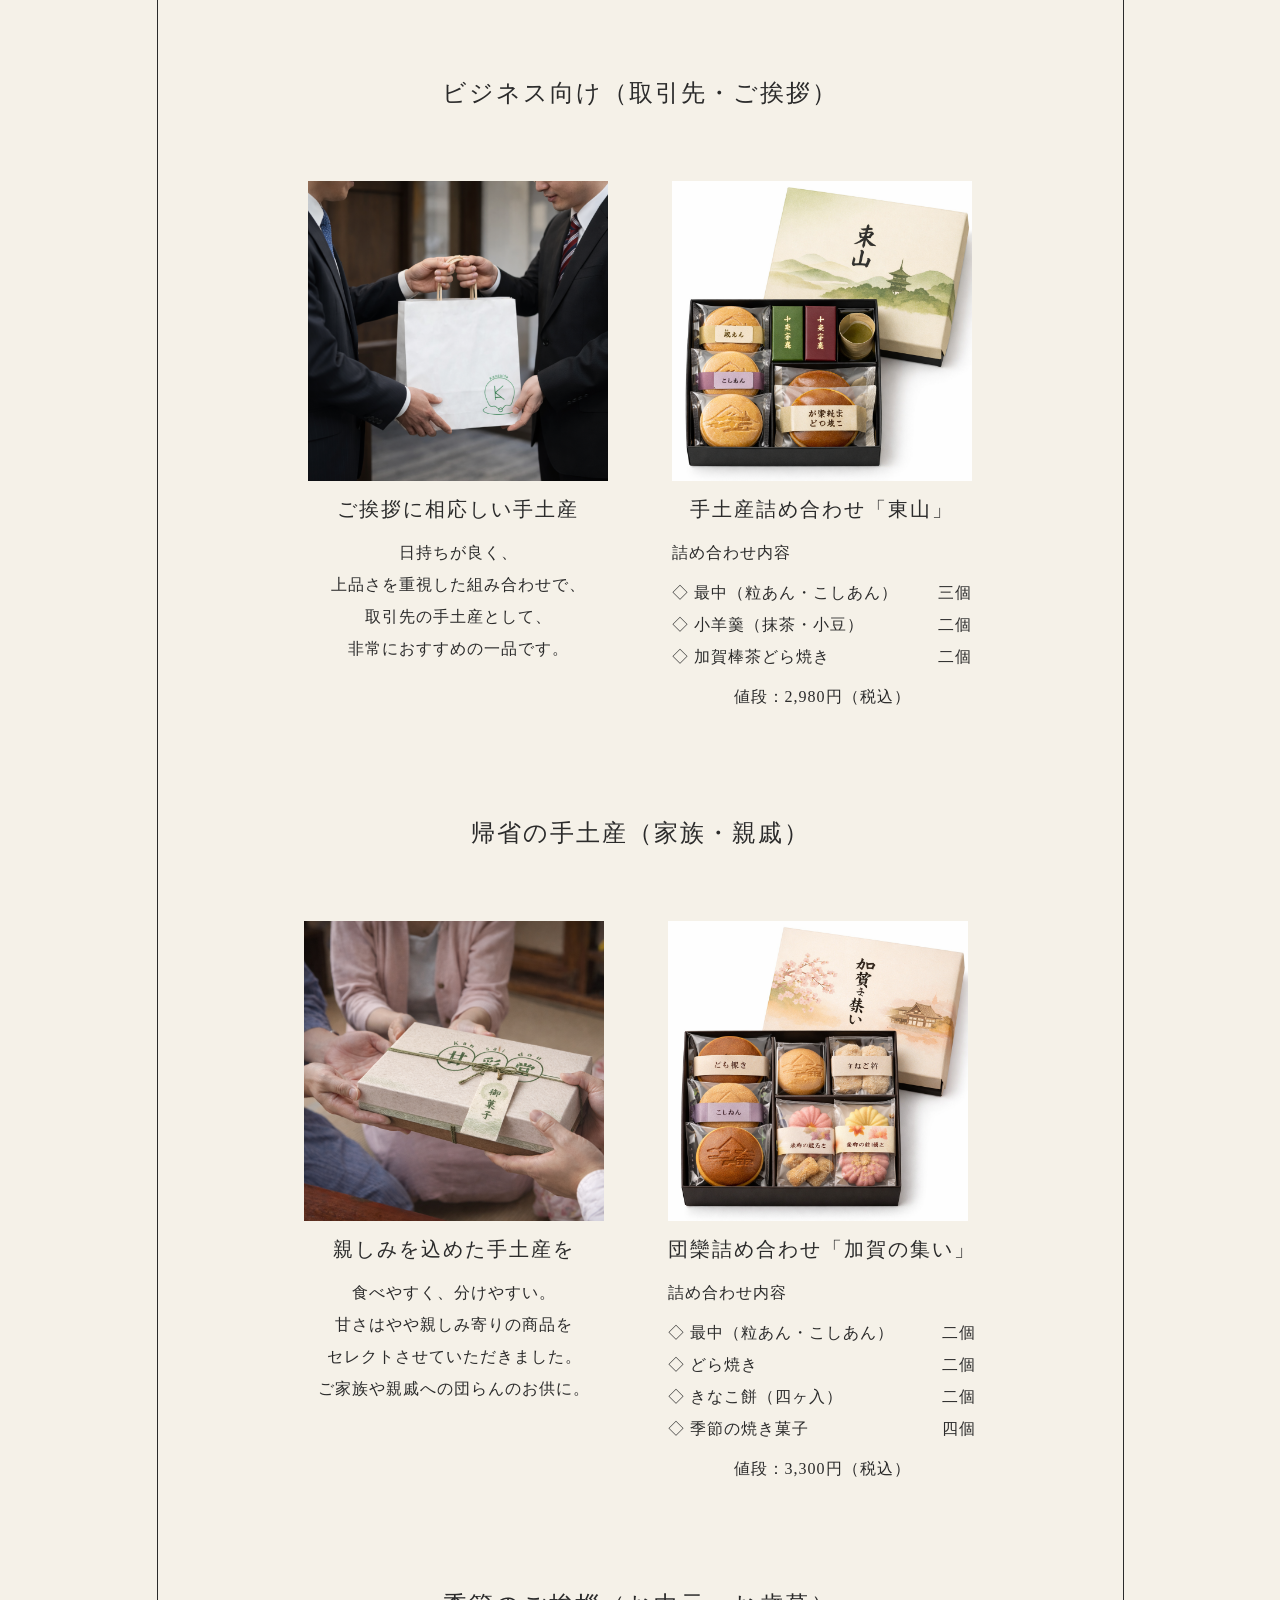
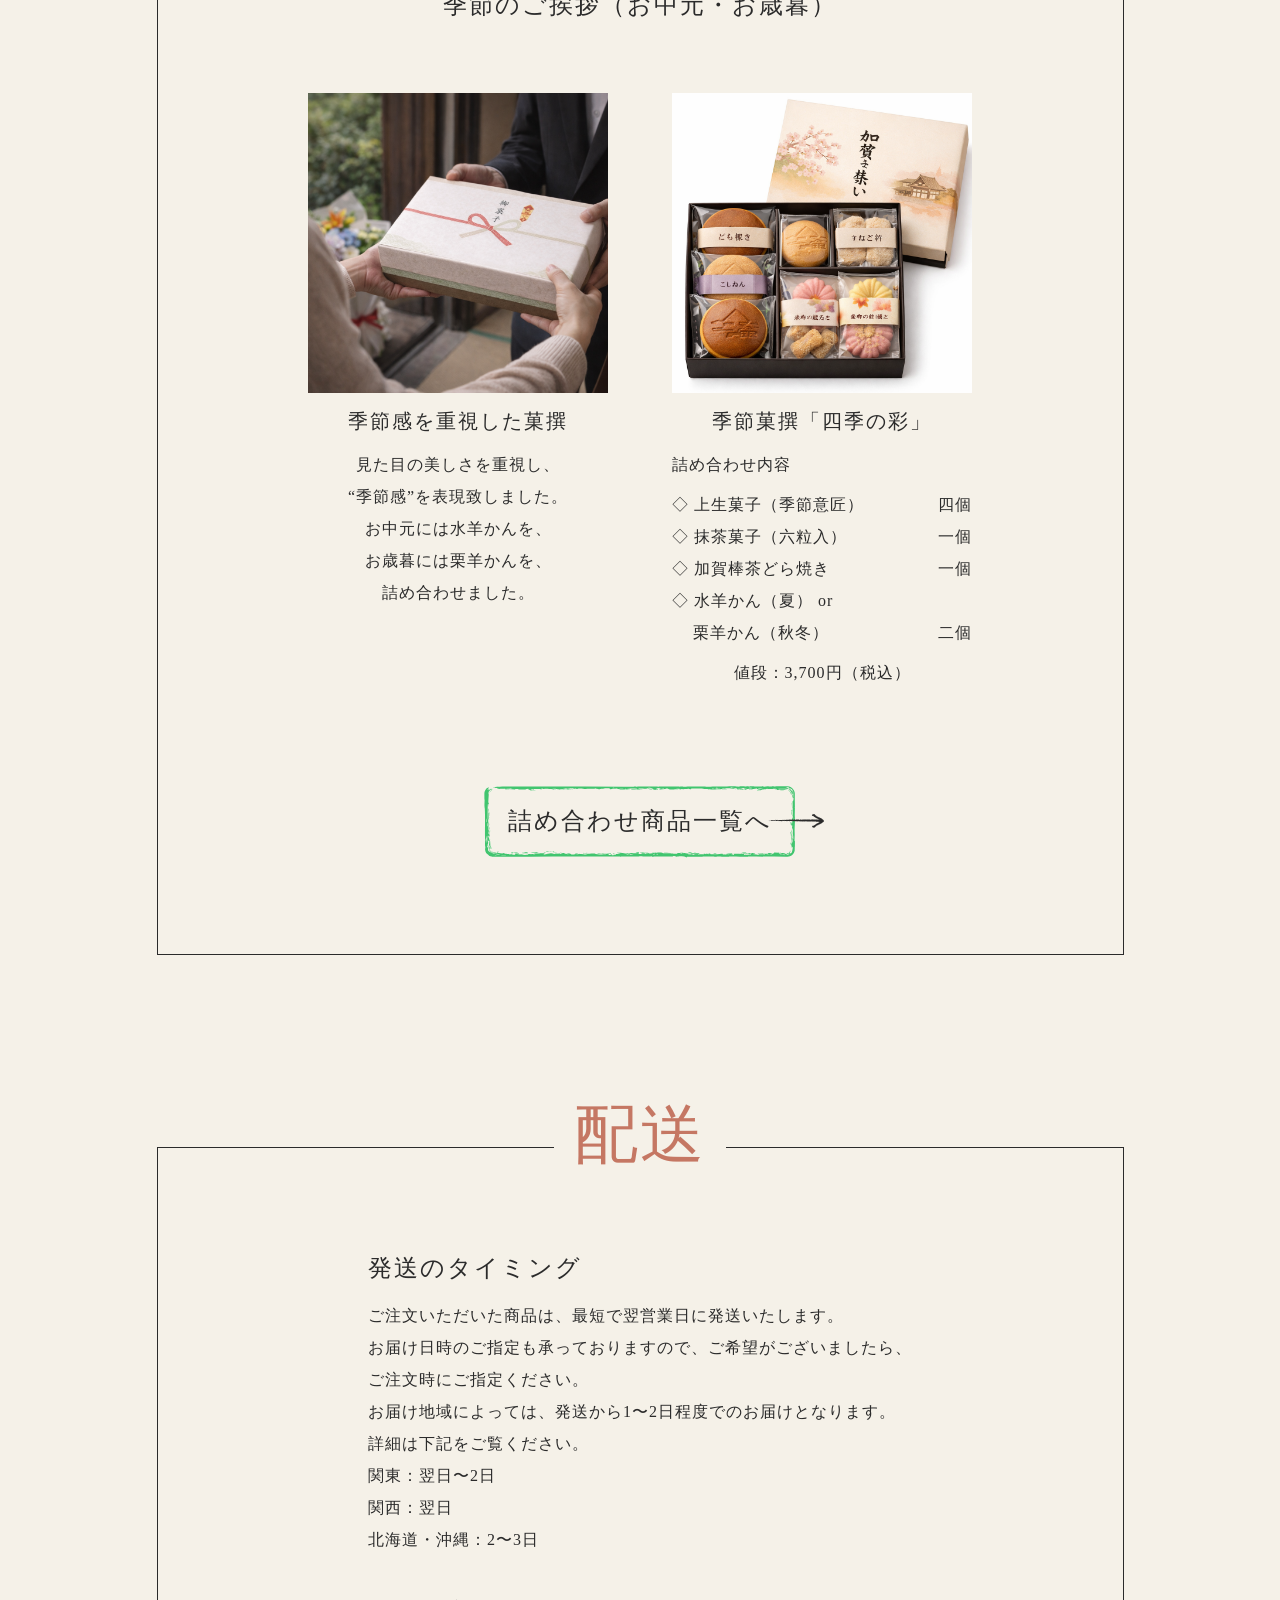
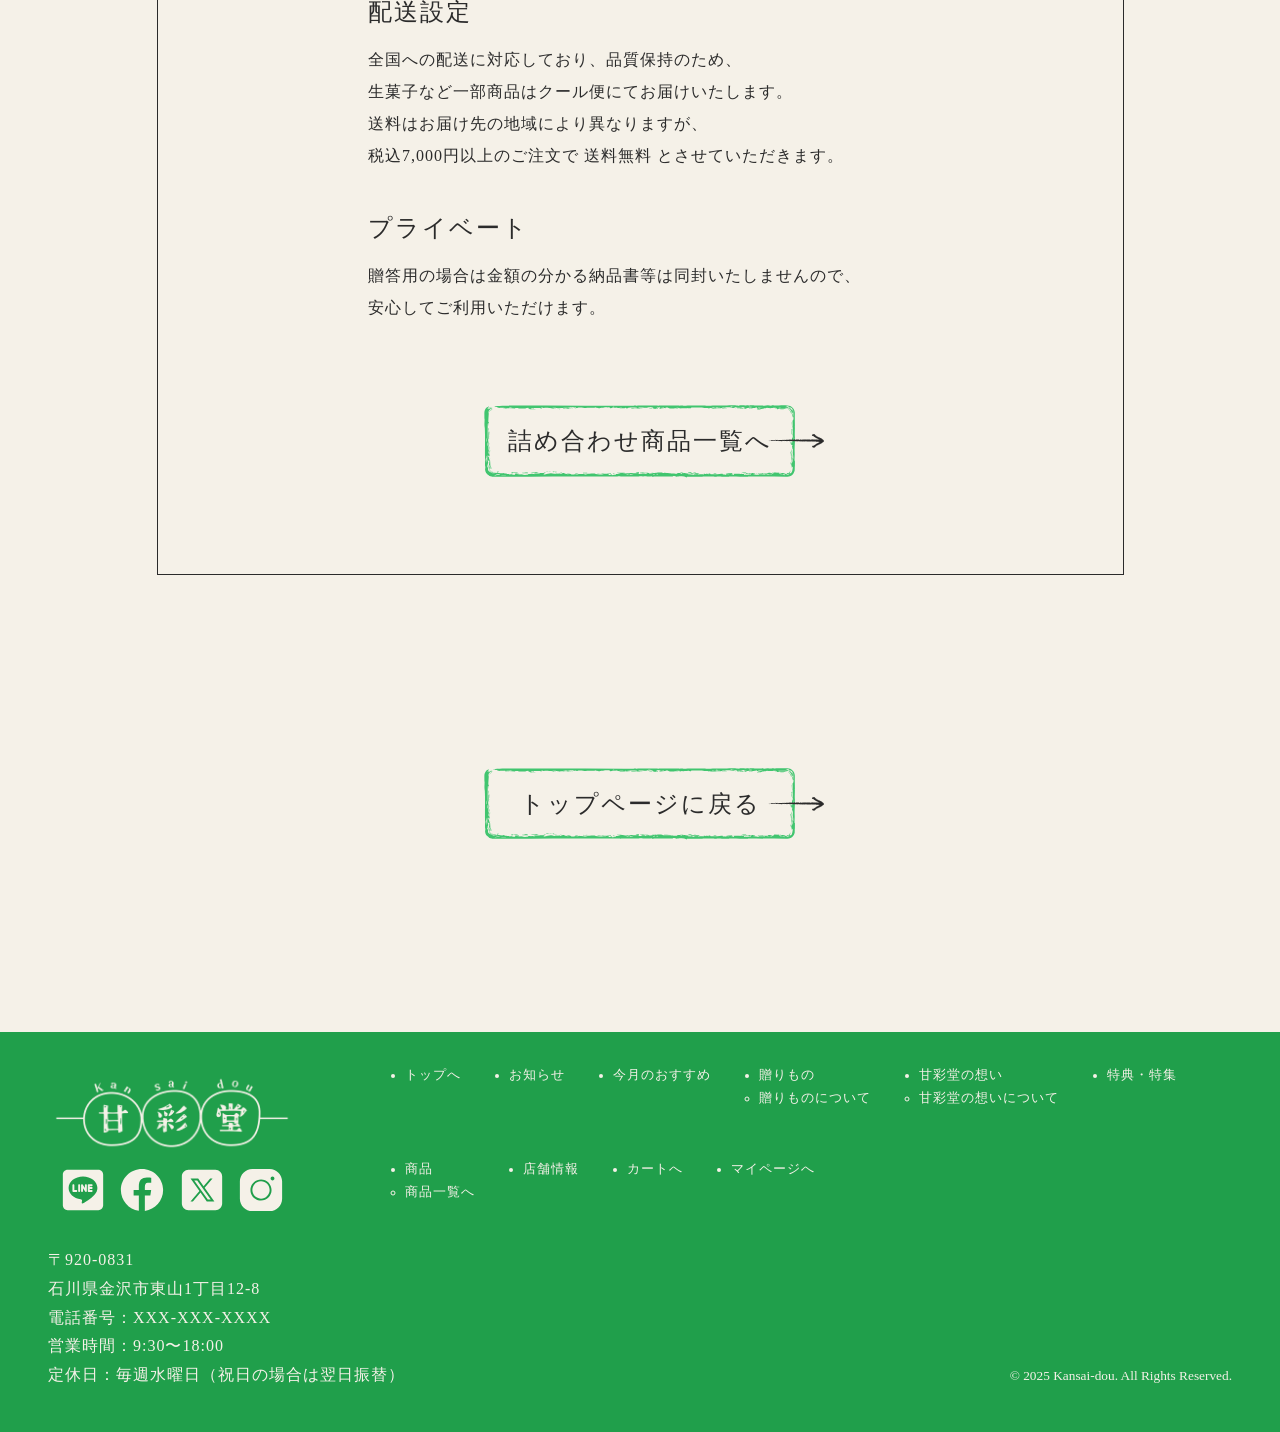
==== commit cc701a79: "checkbox" ====
--- a/gift.html
+++ b/gift.html
@@ -4,17 +4,17 @@
         <meta charset="UTF-8">
         <meta name="viewport" content="width=device-width, initial-scale=1.0">
         <title>甘彩堂 | 贈りものについて</title>
-        <link rel="icon" type="image/png" href="../imgs/kansaido_favicon2.png">
-        <link rel="stylesheet" href="gift.css">
-        <script src="gift.js"></script>
+        <link rel="icon" type="image/png" href="imgs/kansaido_favicon2.png">
+        <link rel="stylesheet" href="css/gift.css">
+        <script src="js/gift.js"></script>
         <link rel="preconnect" href="https://fonts.googleapis.com">
         <link rel="preconnect" href="https://fonts.gstatic.com" crossorigin>
         <link href="https://fonts.googleapis.com/css2?family=Noto+Serif+JP:wght@200..900&display=swap" rel="stylesheet">
     </head>
     <body>
         <header>
-            <a href="./index.html" id="header-logo">
-                <img src="../imgs/kansaido_logo.svg">
+            <a href="index.html" id="header-logo">
+                <img src="imgs/kansaido_logo.svg">
             </a>
             <nav>
                 <ul id="nav-container">
@@ -25,20 +25,20 @@
                         <a href="#recommend">今月のおすすめ</a>
                     </li>
                     <li class="main-menu">
-                        <a href="./index.html#gift">贈りもの</a>
+                        <a href="index.html#gift">贈りもの</a>
                         <ul class="sub-menu">
                             <li>
-                                <img class="l-menu" src="../imgs/l-menu.svg">
-                                <a href="./gift.html">贈りものについて</a>
+                                <img class="l-menu" src="imgs/l-menu.svg">
+                                <a href="gift.html">贈りものについて</a>
                             </li>
                         </ul>
                     </li>
                     <li class="main-menu">
-                        <a href="./index.html#thought">甘彩堂の想い</a>
+                        <a href="index.html#thought">甘彩堂の想い</a>
                         <ul class="sub-menu">
                             <li>
-                                <img class="l-menu" src="../imgs/l-menu.svg">
-                                <a href="./thoughts.html">甘彩堂の想いについて</a>
+                                <img class="l-menu" src="imgs/l-menu.svg">
+                                <a href="thoughts.html">甘彩堂の想いについて</a>
                             </li>
                         </ul>
                     </li>
@@ -49,7 +49,7 @@
                         <a href="#product">商品</a>
                         <ul class="sub-menu">
                             <li>
-                                <img class="l-menu" src="../imgs/l-menu.svg">
+                                <img class="l-menu" src="imgs/l-menu.svg">
                                 <a href="#news">商品一覧へ</a>
                             </li>
                         </ul>
@@ -59,12 +59,12 @@
                     </li>
                     <li id="cart">
                         <a href="#">
-                            <img src="../imgs/cart_icon.svg">
+                            <img src="imgs/cart_icon.svg">
                         </a>
                     </li>
                     <li id="my-page">
                         <a href="#">
-                            <img src="../imgs/usericon.svg">
+                            <img src="imgs/usericon.svg">
                         </a>
                     </li>
                 </ul>
@@ -89,7 +89,7 @@
                         </div>
                         <div class="packing-el move_upwards">
                             <div class="packing-el-img image">
-                                <img src="./imgs/kansaido_kamibukuro.png">
+                                <img src="imgs/kansaido_kamibukuro.png">
                             </div>
                             <div class="packing-el-exp main-text">
                                 <span class="exp-title">紙袋</span>
@@ -101,7 +101,7 @@
                         </div>
                         <div class="packing-el move_upwards">
                             <div class="packing-el-img image">
-                                <img src="./imgs/kansaido_package.png">
+                                <img src="imgs/kansaido_package.png">
                             </div>
                             <div class="packing-el-exp main-text">
                                 <span class="exp-title">包装</span>
@@ -113,7 +113,7 @@
                         </div>
                         <div class="packing-el move_upwards">
                             <div class="packing-el-img image">
-                                <img src="./imgs/kansaido_noshi.png">
+                                <img src="imgs/kansaido_noshi.png">
                             </div>
                             <div class="packing-el-exp main-text">
                                 <span class="exp-title">のし対応</span>
@@ -126,7 +126,7 @@
                         </div>
                         <div class="packing-el move_upwards">
                             <div class="packing-el-img image">
-                                <img src="./imgs/kansaido_message_card.png">
+                                <img src="imgs/kansaido_message_card.png">
                             </div>
                             <div class="packing-el-exp main-text">
                                 <span class="exp-title">メッセージカード</span>
@@ -140,7 +140,7 @@
                         <div class="detail-box">
                             <a href="#">
                                 <span class="detail">詰め合わせ商品一覧へ</span>
-                                <img src="../imgs/arrow.svg">
+                                <img src="imgs/arrow.svg">
                             </a>
                         </div>
                     </div>
@@ -163,10 +163,10 @@
                         </div>
                         <div class="scene-el">
                             <h4 class="exp-title scene-el-title">ビジネス向け（取引先・ご挨拶）</h4>
-                            <div class="scene-cont move_upwards">
-                                <div class="scene-cont-el">
-                                    <div class="scene-el-img image">
-                                        <img src="./imgs/kansaido_transaction.png">
+                            <div class="scene-cont">
+                                <div class="scene-cont-el card-move" style="--i: 0;">
+                                    <div class="scene-el-img image">
+                                        <img src="imgs/kansaido_transaction.png">
                                     </div>
                                     <div class="scene-el-sent main-text">
                                         <div class="sent-title">ご挨拶に相応しい手土産</div>
@@ -177,9 +177,9 @@
                                         </p>
                                     </div>
                                 </div>
-                                <div class="scene-cont-el">
-                                    <div class="scene-el-img image">
-                                        <img src="./imgs/Toyama.png">
+                                <div class="scene-cont-el card-move" style="--i: 1;">
+                                    <div class="scene-el-img image">
+                                        <img src="imgs/Toyama.png">
                                     </div>
                                     <div class="scene-el-sent main-text set-container">
                                         <div class="sent-title">手土産詰め合わせ「東山」</div>
@@ -196,10 +196,10 @@
                         </div>
                         <div class="scene-el">
                             <h4 class="exp-title">帰省の手土産（家族・親戚）</h4>
-                            <div class="scene-cont move_upwards">
-                                <div class="scene-cont-el">
-                                    <div class="scene-el-img image">
-                                        <img src="./imgs/kansaido_relatives.png">
+                            <div class="scene-cont">
+                                <div class="scene-cont-el card-move" style="--i: 0;">
+                                    <div class="scene-el-img image">
+                                        <img src="imgs/kansaido_relatives.png">
                                     </div>
                                     <div class="scene-el-sent main-text">
                                         <div class="sent-title">親しみを込めた手土産を</div>
@@ -210,9 +210,9 @@
                                         </p>
                                     </div>
                                 </div>
-                                <div class="scene-cont-el">
-                                    <div class="scene-el-img image">
-                                        <img src="./imgs/Kaganotudoi.png">
+                                <div class="scene-cont-el card-move" style="--i: 1;">
+                                    <div class="scene-el-img image">
+                                        <img src="imgs/Kaganotudoi.png">
                                     </div>
                                     <div class="scene-el-sent main-text set-container">
                                         <div class="sent-title">団欒詰め合わせ「加賀の集い」</div>
@@ -230,10 +230,10 @@
                         </div>
                         <div class="scene-el">
                             <h4 class="exp-title">季節のご挨拶（お中元・お歳暮）</h4>
-                            <div class="scene-cont move_upwards">
-                                <div class="scene-cont-el">
-                                    <div class="scene-el-img image">
-                                        <img src="./imgs/kansaido_season.png">
+                            <div class="scene-cont">
+                                <div class="scene-cont-el card-move"  style="--i: 0;">
+                                    <div class="scene-el-img image">
+                                        <img src="imgs/kansaido_season.png">
                                     </div>
                                     <div class="scene-el-sent main-text">
                                         <div class="sent-title">季節感を重視した菓撰</div>
@@ -245,9 +245,9 @@
                                         </p>
                                     </div>
                                 </div>
-                                <div class="scene-cont-el">
-                                    <div class="scene-el-img image">
-                                        <img src="./imgs/Kaganotudoi.png">
+                                <div class="scene-cont-el card-move" style="--i: 1;">
+                                    <div class="scene-el-img image">
+                                        <img src="imgs/Kaganotudoi.png">
                                     </div>
                                     <div class="scene-el-sent main-text set-container">
                                         <div class="sent-title">季節菓撰「四季の彩」</div>
@@ -266,7 +266,7 @@
                         <div class="detail-box">
                             <a href="#">
                                 <span class="detail">詰め合わせ商品一覧へ</span>
-                                <img src="../imgs/arrow.svg">
+                                <img src="imgs/arrow.svg">
                             </a>
                         </div>
                     </div>
@@ -305,27 +305,27 @@
                         <div class="detail-box">
                             <a href="#">
                                 <span class="detail">詰め合わせ商品一覧へ</span>
-                                <img src="../imgs/arrow.svg">
+                                <img src="imgs/arrow.svg">
                             </a>
                         </div>
                     </div>
                 </section>
                 <div class="detail-box">
-                    <a href="./index.html">
+                    <a href="index.html">
                         <span class="detail">トップページに戻る</span>
-                        <img src="../imgs/arrow.svg">
+                        <img src="imgs/arrow.svg">
                     </a>
                 </div>
             </section>
         </main>
         <footer>
             <div id="imgs-contents">
-                <a href="./index.html"><img src="./imgs/logo_footer.png"></a>
+                <a href="index.html"><img src="imgs/logo_footer.png"></a>
                 <div id="icons">
-                    <img src="./imgs/icon-line.svg">
-                    <img src="./imgs/icon-facebook.svg">
-                    <img src="./imgs/icon-x.svg">
-                    <img src="./imgs/icon-Instagram.svg">
+                    <img src="imgs/icon-line.svg">
+                    <img src="imgs/icon-facebook.svg">
+                    <img src="imgs/icon-x.svg">
+                    <img src="imgs/icon-Instagram.svg">
                 </div>
             </div>
             <div id="footer-shop-info">
@@ -340,25 +340,25 @@
                 <nav>
                     <ul>
                         <li>
-                            <a href="./index.html">トップへ</a>
+                            <a href="index.html">トップへ</a>
                         </li>
                         <li>
                             <a href="#">お知らせ</a>
                         </li>
                         <li><a href="#">今月のおすすめ</a></li>
                         <li>
-                            <a href="./index.html#gift">贈りもの</a>
+                            <a href="index.html#gift">贈りもの</a>
                             <ul class="footer-mini-nav">
                                 <li>
-                                    <a href="./gift.html">贈りものについて</a>
+                                    <a href="gift.html">贈りものについて</a>
                                 </li>
                             </ul>
                         </li>
                         <li>
-                            <a href="./index.html#thought">甘彩堂の想い</a>
+                            <a href="index.html#thought">甘彩堂の想い</a>
                             <ul class="footer-mini-nav">
                                 <li>
-                                    <a href="./thoughts.html">甘彩堂の想いについて</a>
+                                    <a href="thoughts.html">甘彩堂の想いについて</a>
                                 </li>
                             </ul>
                         </li>
--- a/css/gift.css
+++ b/css/gift.css
@@ -0,0 +1,524 @@
+* {
+    margin: 0;
+    padding: 0;
+    box-sizing: border-box;
+}
+
+@font-face {
+    font-family: 'Higure Gothic R';
+    src: url('../fonts/HigureGothic/HigureGothic-Regular.ttf') format('truetype');
+}
+
+@font-face {
+    font-family: 'Higure Gothic M';
+    src: url('../fonts/HigureGothic/HigureGothic-Medium.ttf') format('truetype');
+}
+
+@font-face {
+    font-family: 'New Tegomin';
+    src: url('../fonts/New_Tegomin/NewTegomin-Regular.ttf') format('truetype');
+}
+
+@font-face {
+    font-family: 'YujiSyuku-Regular';
+    src: url('./fonts/YujiSyuku-Regular.ttf') format('truetype');
+}
+
+:root {
+    /* color */
+    --bg-color: #f5f1e8;
+    --text-color: #2b2b2b;
+    --accent-green: #209f4b;
+    --accent-lightgreen: #41C56F;
+    --accent-brown: #c57763;
+    /* font-family */
+    --font-headline: 'New Tegomin', serif;
+    --font-jp: 'Higure Gothic R', serif;
+    --font-jp-M: 'Higure Gothic M', serif;
+    --font-yuji: 'YujiSyuku-Regular', serif;
+    /* space */
+    --space-xs: 0.25rem;
+    --space-sm: .5rem;
+    --space-md: 1rem;
+    --space-lg: 1.5rem;
+    --space-xl: 2rem;
+    --space-2xl: 2.5rem;
+    --space-3xl: 3rem;
+    --space-4xl: 3.5rem;
+    --space-5xl: 4rem;
+    --space-6xl: 6rem;
+    /* font-size */
+    --font-size-sm: .5rem;
+    --font-size-md: 1rem;
+    --font-size-lg: 1.5rem;
+    --font-size-xl: 2rem;
+    --font-size-2xl: 2.5rem;
+    --font-size-3xl: 3rem;
+    --font-size-4xl: 3.5rem;
+    --font-size-5xl: 4rem;
+}
+
+body {
+    background-color: var(--bg-color);
+    font-family: var(--font-jp);
+    color: var(--text-color);
+}
+
+.main-text {
+    font-family: var(--font-jp);
+    font-size: var(--font-size-md);
+    letter-spacing: 1px;
+    line-height: 2;
+}
+
+.font-accent {
+    font-family: var(--font-jp);
+    font-size: var(--font-size-xl);
+    letter-spacing: 2px;
+    line-height: 2;
+}
+
+header {
+    position: fixed;
+    z-index: 100;
+    display: grid;
+    top: 0;
+    left: 0;
+    grid-template-columns: auto 1fr;
+    height: var(--space-5xl);
+    width: 100%;
+    background-color: var(--bg-color);
+    align-items: center;
+    justify-content: space-evenly;
+    box-shadow: 0px 0px 5px rgba(0, 0, 0, 0.7);
+}
+
+header #header-logo img {
+    position: relative;
+    z-index: 10;
+    height: var(--space-5xl);
+    margin: 0 .5rem;
+}
+
+header #nav-container {
+    display: flex;
+    justify-content: end;
+    list-style: none;
+    gap: 2rem;
+    font-family: var(--font-headline);
+    font-size: 1.2rem;
+    align-items: center;
+    margin-right: var(--space-lg);
+}
+
+header nav a {
+    text-decoration: none;
+    position: relative;
+    z-index: 10;
+    border-bottom: 2px solid transparent;
+    border-image: url(./imgs/price-underline.svg) 0 0 100% 0 stretch;
+    padding-bottom: var(--space-xs);
+    color: var(--text-color);
+    transition: .3s;
+    white-space: nowrap;
+}
+
+.main-menu {
+    position: relative;
+}
+
+.sub-menu {
+    position: absolute;
+    left: 50%;
+    top: 100%;
+    width: max-content;
+    white-space: nowrap;
+    padding-bottom: var(--space-sm);
+    list-style: none;
+    visibility: hidden;
+    opacity: 0;
+    transition: .3s;
+    z-index: 5;
+    padding-top: var(--space-lg);
+}
+
+.sub-menu::before {
+    content: "";
+    position: absolute;
+    top: 0;
+    left: -100vw;
+    right: -100vw;
+    bottom: 0;
+    background-color: var(--bg-color);
+    z-index: -1;
+    opacity: 95%;
+}
+
+.sub-menu li {
+    display: flex;
+    align-items: flex-end;
+}
+
+.l-menu {
+    flex-shrink: 0;
+    margin-right: var(--space-sm);
+    padding-bottom: var(--space-sm);
+}
+
+.main-menu:hover .sub-menu {
+    visibility: visible;
+    opacity: 1;
+}
+
+.main-menu:hover > a {
+    color: var(--accent-green);
+}
+
+.sub-menu:hover a {
+    color: var(--accent-green);
+}
+
+#cart a {
+    border-bottom: none;
+}
+
+#my-page a {
+    border-bottom: none;
+}
+
+.image {
+    width: 300px;
+    height: 300px;
+}
+
+.image img{
+    width: 300px;
+    height: 300px;
+    object-fit: cover;
+}
+
+section {
+    padding: var(--space-6xl) 0;
+    margin: var(--space-6xl) 0;
+    display: grid;
+    place-content: center;
+}
+
+section h2 {
+    margin-bottom: var(--space-6xl);
+    letter-spacing: var(--space-sm);
+    text-align: center;
+}
+
+.headline {
+    font-family: var(--font-headline);
+    color: var(--accent-green);
+    font-size: var(--font-size-xl);
+    font-weight: normal;
+}
+
+#message {
+    text-align: center;
+    font-family: var(--font-headline);
+    font-size: 1.25rem;
+    letter-spacing: 4px;
+    margin-bottom: var(--space-6xl);
+    line-height: 3;
+}
+
+.sections {
+    position: relative;
+    border: solid 1px var(--text-color);
+}
+
+.subheading h3{
+    position: absolute;
+    font-size: var(--font-size-5xl);
+    font-weight: normal;
+    font-family: var(--font-headline);
+    color: var(--accent-brown);
+    background-color: var(--bg-color);
+    letter-spacing: 2px;
+}
+
+#packing .subheading h3 {
+    padding: 20px;
+    top: -3.7%;
+    left: 50%;
+    transform: translateX(-50%);
+}
+
+#scene .subheading h3 {
+    padding: 20px;
+    top: -2.5%;
+    left: 50%;
+    transform: translateX(-50%);
+}
+
+.exp {
+    text-align: center;
+}
+
+.exp.main-text {
+    display: grid;
+    gap: var(--space-xl);
+}
+
+.exp-title {
+    font-family: var(--font-jp-M);
+    font-size: var(--font-size-lg);
+    font-weight: normal;
+    letter-spacing: 2px;
+    line-height: 2;
+}
+
+.detail-box {
+    display: grid;
+    grid-template-columns: 1fr auto;
+    place-items: center;
+}
+
+.packing-el {
+    display: flex;
+    gap: var(--space-3xl);
+    align-items: end;
+}
+
+.el-compilation {
+    display: grid;
+    gap: var(--space-6xl);
+    padding: 0 var(--space-6xl);
+}
+
+.scene-el {
+    display: grid;
+    grid-template-rows: 1fr auto;
+    justify-items: center;
+    row-gap: var(--space-5xl);
+}
+
+.scene-cont {
+    display: flex;
+    gap: var(--space-5xl);
+    justify-content: center;
+}
+
+.scene-el-sent {
+    text-align: center;
+    margin-top: var(--space-sm);
+}
+
+.scene-el-sent p {
+    margin-top: var(--space-sm);
+}
+
+.sent-title {
+    font-family: var(--font-jp-M);
+    font-size: 1.25rem;
+    font-weight: normal;
+    letter-spacing: 2px;
+    line-height: 2;
+}
+
+.set-container{
+    display: grid;
+    grid-template-rows: repeat(4, max-content);
+    row-gap: var(--space-sm);
+}
+
+.set-contents {
+    text-align: justify;
+}
+
+.set-list {
+    list-style: none;
+}
+
+.set-list li {
+    display: flex;
+    list-style: none;
+    justify-content: space-between;
+}
+
+.quantity {
+    align-content: end;
+}
+
+#delivery .subheading h3 {
+    padding: 20px;
+    top: -7.5%;
+    left: 50%;
+    transform: translateX(-50%);
+}
+
+#delivery-contents {
+    display: grid;
+    grid-template-rows: repeat(4, max-content);
+    row-gap: var(--space-xl);
+}
+
+.delivery-contents-items h4 {
+    margin-bottom: var(--space-sm);
+}
+
+#delivery-contents .detail-box {
+    margin-top: var(--space-3xl);
+}
+
+#gift > .detail-box {
+    margin-top: var(--space-6xl);
+}
+
+.detail {
+    display: grid;
+    place-items: center;
+    font-size: var(--font-size-lg);
+    background-image: url(../imgs/button.svg);
+    background-repeat: no-repeat;
+    background-size: 100% 100%;
+    height: 4.6rem;
+    min-width: 20rem;
+    transition: 0.3s;
+}
+
+.detail-box a {
+    position: relative;
+    text-decoration: none;
+    color: var(--text-color);
+    font-family: var(--font-headline);
+    white-space: nowrap;
+    letter-spacing: 2px;
+}
+
+.detail-box img {
+    position: absolute;
+    height: var(--space-lg);
+    right: -2rem;
+    top: 50%;
+    transform: translateY(-50%) translateX(0);
+    transition: transform 0.3s ease;
+}
+
+.detail-box a:hover img {
+    transform: translateY(-50%) translateX(50%);
+}
+
+.detail-box a:hover .detail {
+    background-image: url(../imgs/button_hanten.svg);
+    color: var(--bg-color);
+}
+
+footer {
+    display: grid;
+    grid-template-columns: auto auto;
+    grid-template-rows: 1fr 1fr;
+    grid-template-areas:
+        "imgs-contents footer-nav"
+        "footer-shop-info small"
+    ;
+    width: 100%;
+    height: 25rem;
+    background-color: var(--accent-green);
+}
+
+#imgs-contents {
+    grid-area: imgs-contents;
+    width: fit-content;
+    padding: var(--space-xl) var(--space-3xl);
+}
+
+footer img {
+    width: 15.5rem;
+}
+
+footer #icons {
+    display: flex;
+    width: 15.5rem;
+    justify-content: space-evenly;
+}
+
+footer #icons img{
+    width: 3rem;
+    height: 3rem;
+}
+
+#footer-shop-info , #footer-nav {
+    color: var(--bg-color);
+    font-family: var(--font-jp-M);
+    line-height: 1.8;
+    letter-spacing: 1px;
+}
+
+footer #footer-shop-info {
+    grid-area: footer-shop-info;
+    padding-left: var(--space-3xl);
+    width: fit-content;
+}
+
+footer #footer-nav {
+    grid-area: footer-nav;
+    padding-top: var(--space-xl);
+    font-size: .8rem;
+}
+
+footer #footer-nav ul {
+    display: flex;
+    flex-wrap: wrap;
+    gap: var(--space-3xl);
+}
+
+footer #footer-nav ul li a{
+    text-decoration: none;
+    color: inherit;
+}
+
+footer #footer-nav ul li a:hover{
+  text-decoration: underline;
+}
+
+#footer-small {
+    display: grid;
+    grid-area: small;
+    justify-content: end;
+    align-items: end;
+    color: var(--bg-color);
+    font-family: var(--font-jp-M);
+}
+
+small {
+    margin: 0 var(--space-3xl) var(--space-3xl) 0;
+}
+
+/* InterSectionObseverのcss */
+
+.card-move {
+    opacity: 0;
+    transform: translateY(20px);
+    transition: opacity 1.2s ease-out, transform 1.2s ease-out;
+    transition-delay: calc(var(--i) * 0.25s);
+}
+
+.card-move.active {
+    opacity: 1;
+    transform: translateY(0);
+}
+
+.move_upwards {
+    opacity: 0;
+    transform: translateY(20px);
+}
+
+.move_upwards.active {
+    opacity: 1;
+    transform: translateY(0);
+    transition: opacity 1.2s ease-out, transform 1.2s ease-out;
+}
+
+.blur {
+    filter: blur(5px);
+}
+
+.blur.active {
+    filter: blur(0px);
+    transition: filter 1.2s;
+}
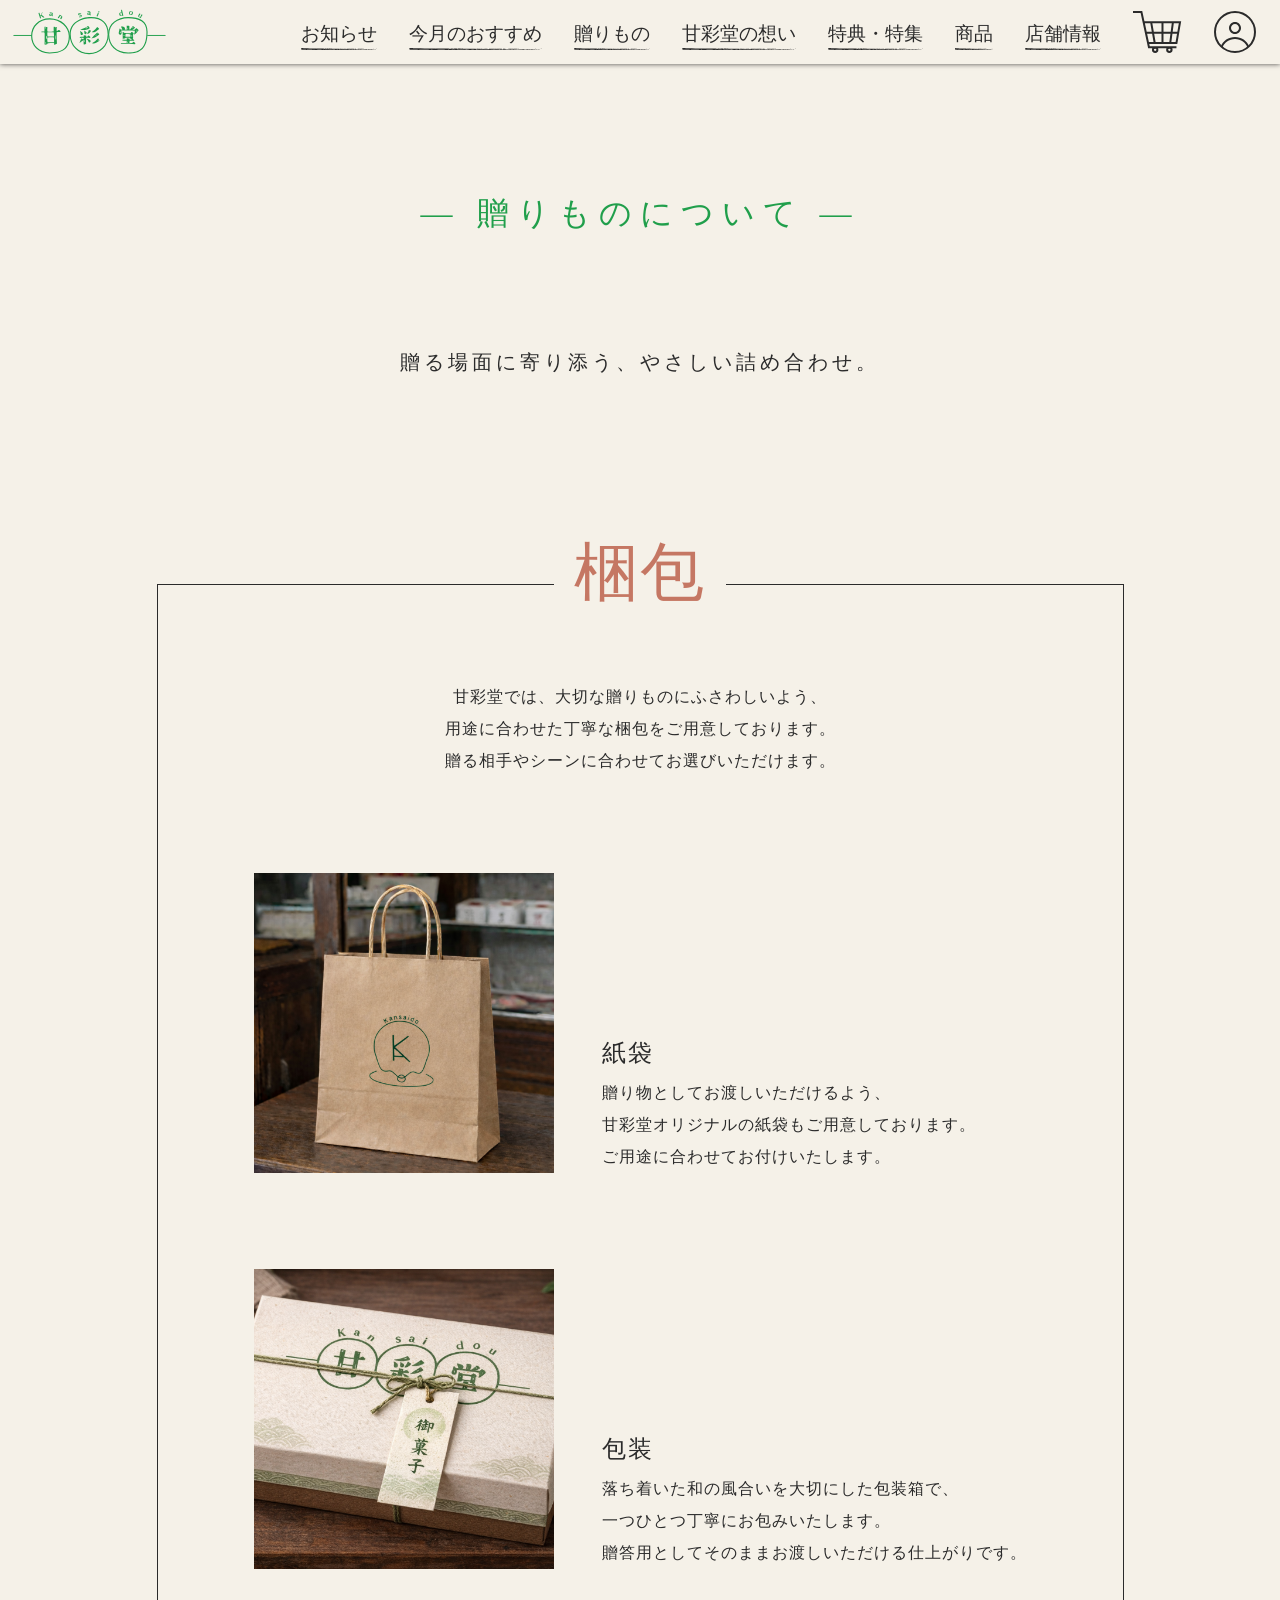
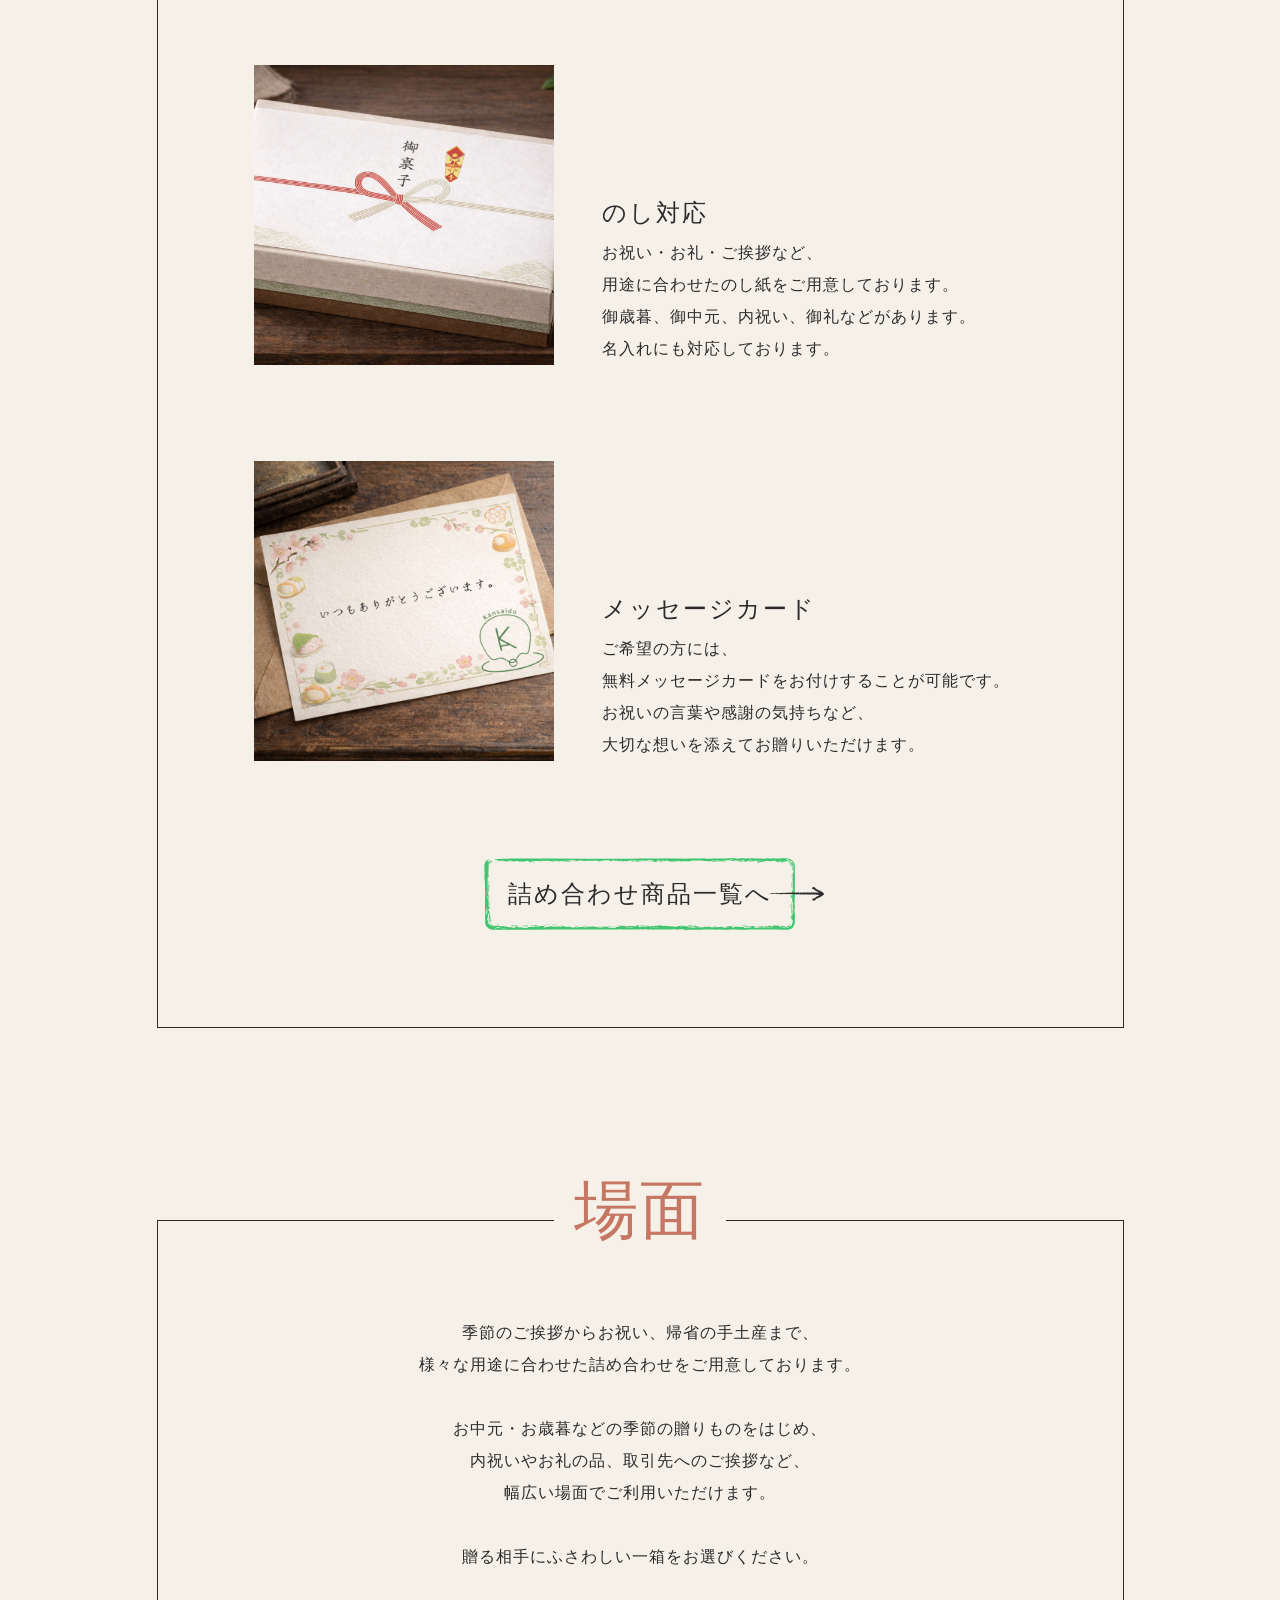
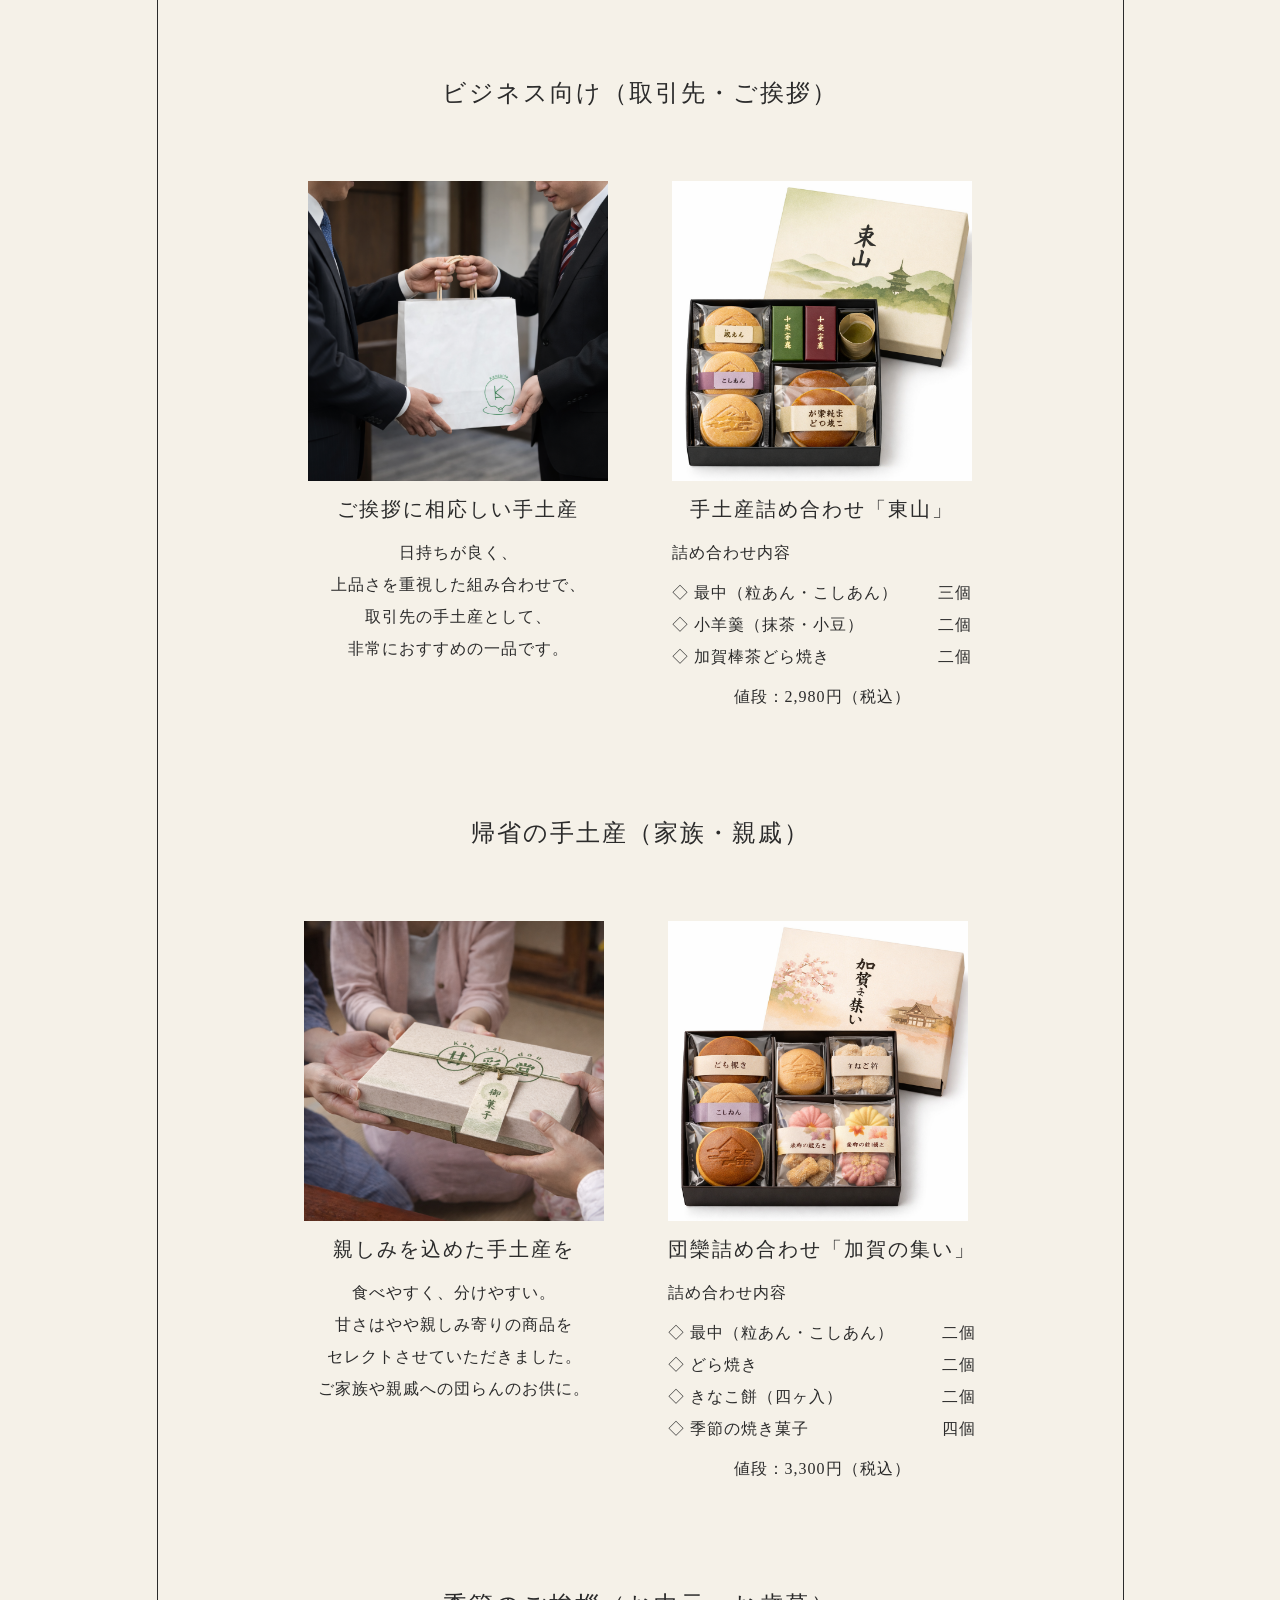
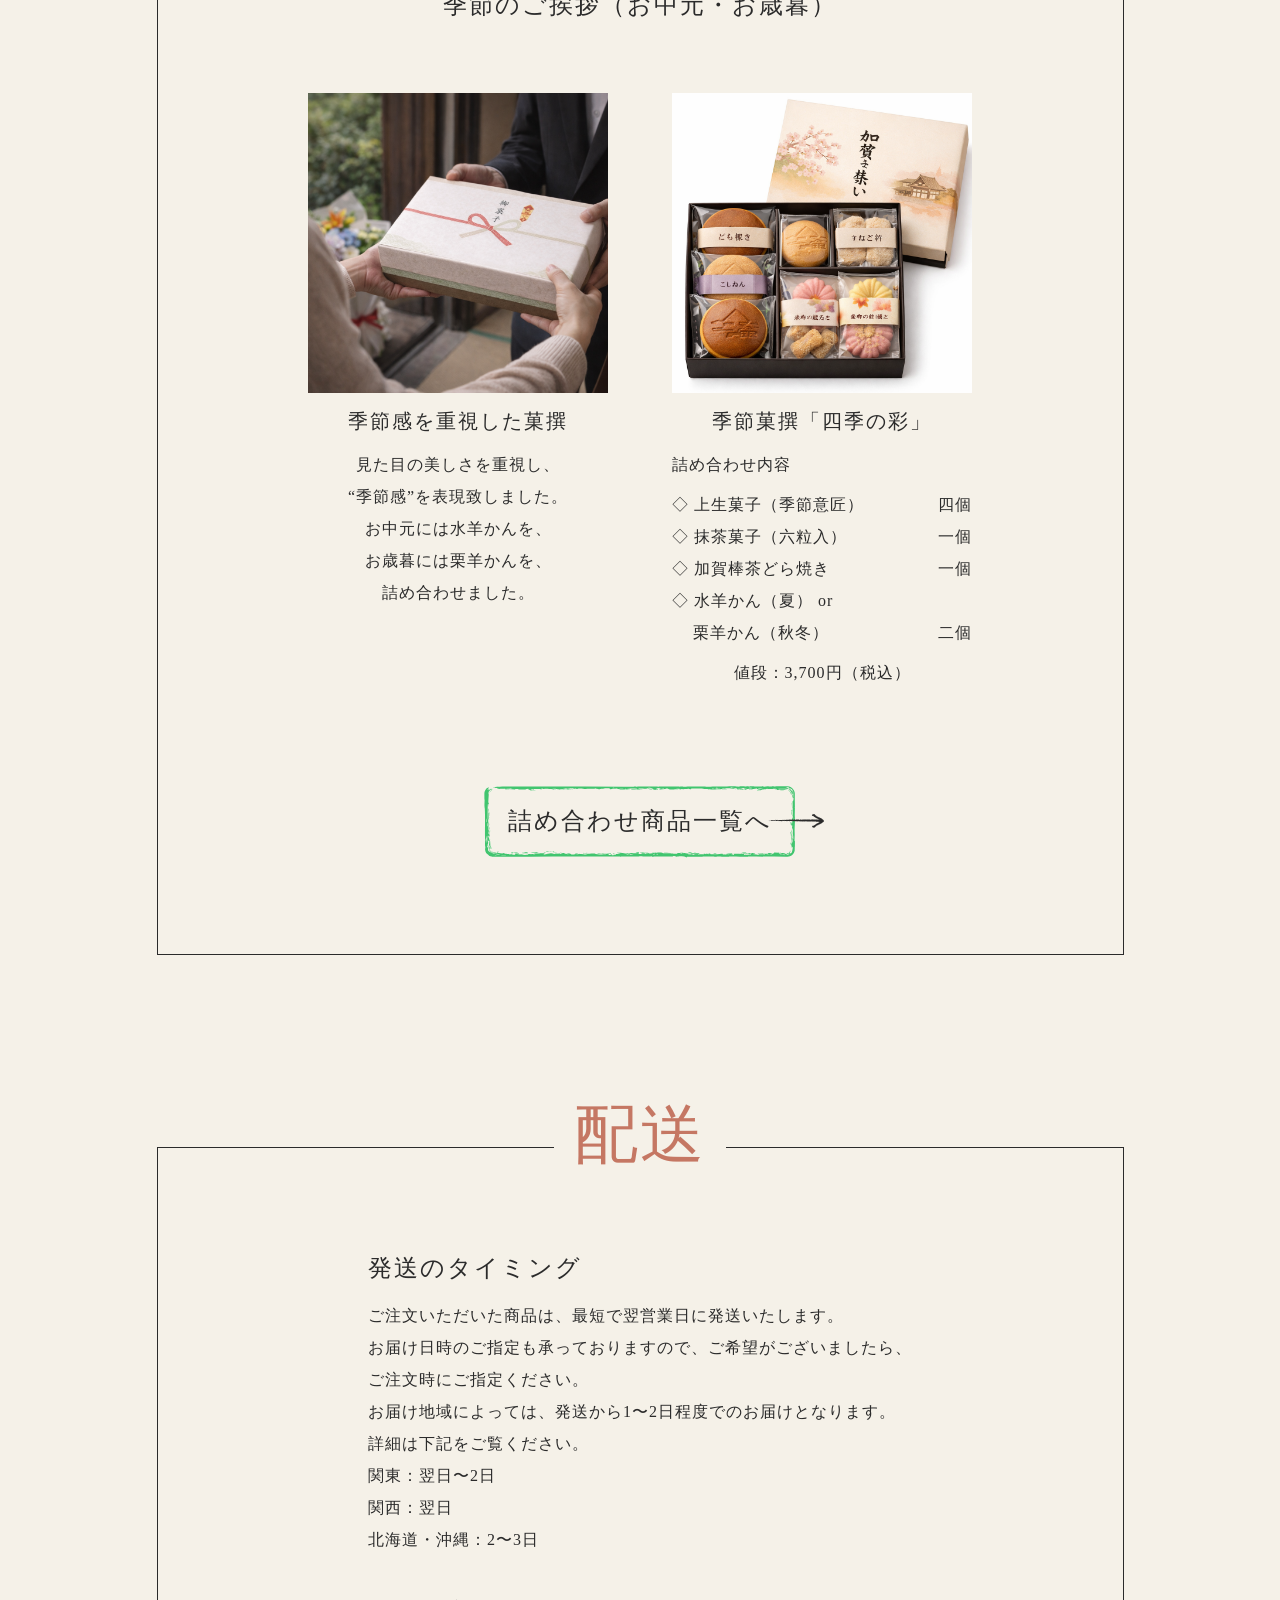
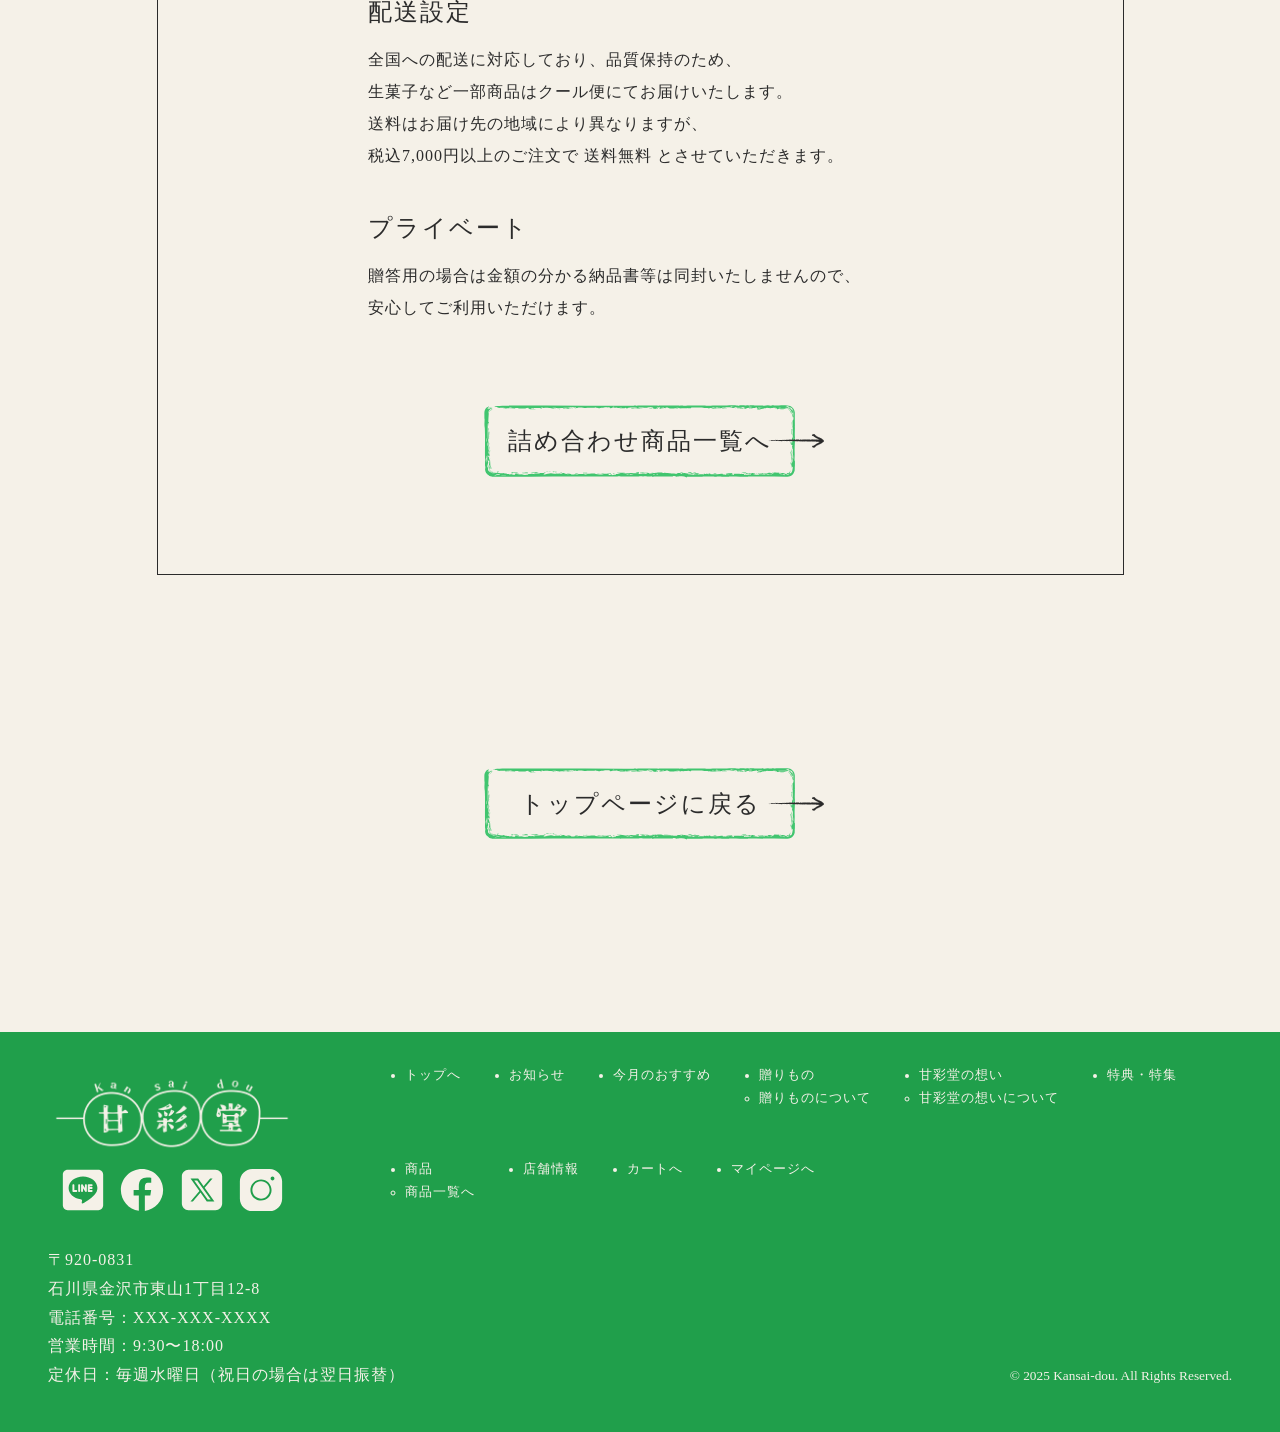
==== commit 34b5b9b0: "link Update" ====
--- a/gift.html
+++ b/gift.html
@@ -13,16 +13,16 @@
     </head>
     <body>
         <header>
-            <a href="index.html" id="header-logo">
+            <a href="index.html#first-view" id="header-logo">
                 <img src="imgs/kansaido_logo.svg">
             </a>
             <nav>
                 <ul id="nav-container">
                     <li class="main-menu">
-                        <a href="#news">お知らせ</a>
-                    </li>
-                    <li class="main-menu">
-                        <a href="#recommend">今月のおすすめ</a>
+                        <a href="index.html#news">お知らせ</a>
+                    </li>
+                    <li class="main-menu">
+                        <a href="index.html#recommend">今月のおすすめ</a>
                     </li>
                     <li class="main-menu">
                         <a href="index.html#gift">贈りもの</a>
@@ -43,19 +43,19 @@
                         </ul>
                     </li>
                     <li class="main-menu">
-                        <a href="#campaign">特典・特集</a>
-                    </li>
-                    <li class="main-menu">
-                        <a href="#product">商品</a>
+                        <a href="index.html#campaign">特典・特集</a>
+                    </li>
+                    <li class="main-menu">
+                        <a href="index.html#product">商品</a>
                         <ul class="sub-menu">
                             <li>
                                 <img class="l-menu" src="imgs/l-menu.svg">
-                                <a href="#news">商品一覧へ</a>
+                                <a href="product.html">商品一覧へ</a>
                             </li>
                         </ul>
                     </li>
                     <li class="main-menu">
-                        <a href="#shop">店舗情報</a>
+                        <a href="index.html#shop">店舗情報</a>
                     </li>
                     <li id="cart">
                         <a href="#">
@@ -340,12 +340,12 @@
                 <nav>
                     <ul>
                         <li>
-                            <a href="index.html">トップへ</a>
-                        </li>
-                        <li>
-                            <a href="#">お知らせ</a>
-                        </li>
-                        <li><a href="#">今月のおすすめ</a></li>
+                            <a href="index.html#first-view">トップへ</a>
+                        </li>
+                        <li>
+                            <a href="index.html#news">お知らせ</a>
+                        </li>
+                        <li><a href="index.html#recommend">今月のおすすめ</a></li>
                         <li>
                             <a href="index.html#gift">贈りもの</a>
                             <ul class="footer-mini-nav">
@@ -362,16 +362,16 @@
                                 </li>
                             </ul>
                         </li>
-                        <li><a href="#">特典・特集</a></li>
-                        <li>
-                            <a href="#">商品</a>
+                        <li><a href="index.html#campaign">特典・特集</a></li>
+                        <li>
+                            <a href="index.html#product">商品</a>
                             <ul class="footer-mini-nav">
                                 <li>
-                                    <a href="#">商品一覧へ</a>
+                                    <a href="product.html">商品一覧へ</a>
                                 </li>
                             </ul>
                         </li>
-                        <li><a href="#">店舗情報</a></li>
+                        <li><a href="index.html#shop">店舗情報</a></li>
                         <li><a href="#">カートへ</a></li>
                         <li><a href="#">マイページへ</a></li>
                     </ul>
--- a/css/gift.css
+++ b/css/gift.css
@@ -116,7 +116,7 @@
     position: relative;
     z-index: 10;
     border-bottom: 2px solid transparent;
-    border-image: url(./imgs/price-underline.svg) 0 0 100% 0 stretch;
+    border-image: url(../imgs/price-underline.svg) 0 0 100% 0 stretch;
     padding-bottom: var(--space-xs);
     color: var(--text-color);
     transition: .3s;
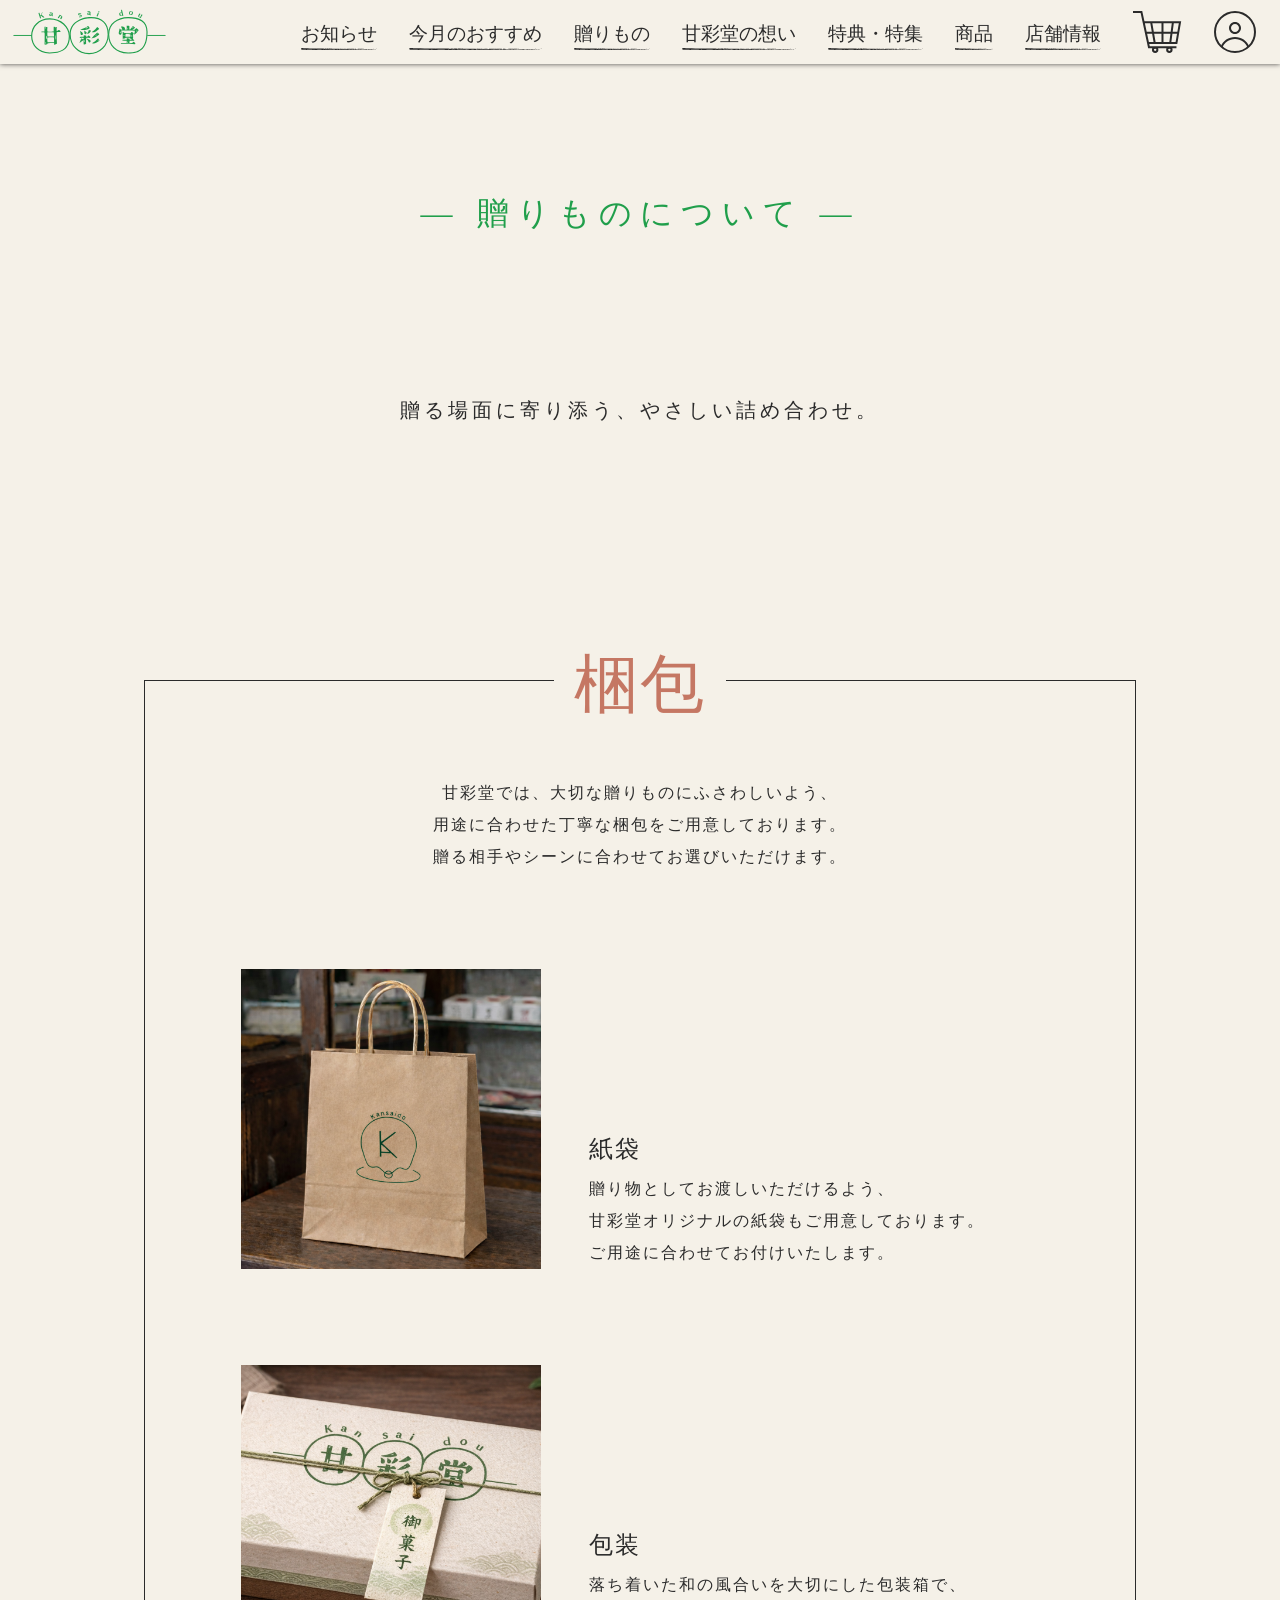
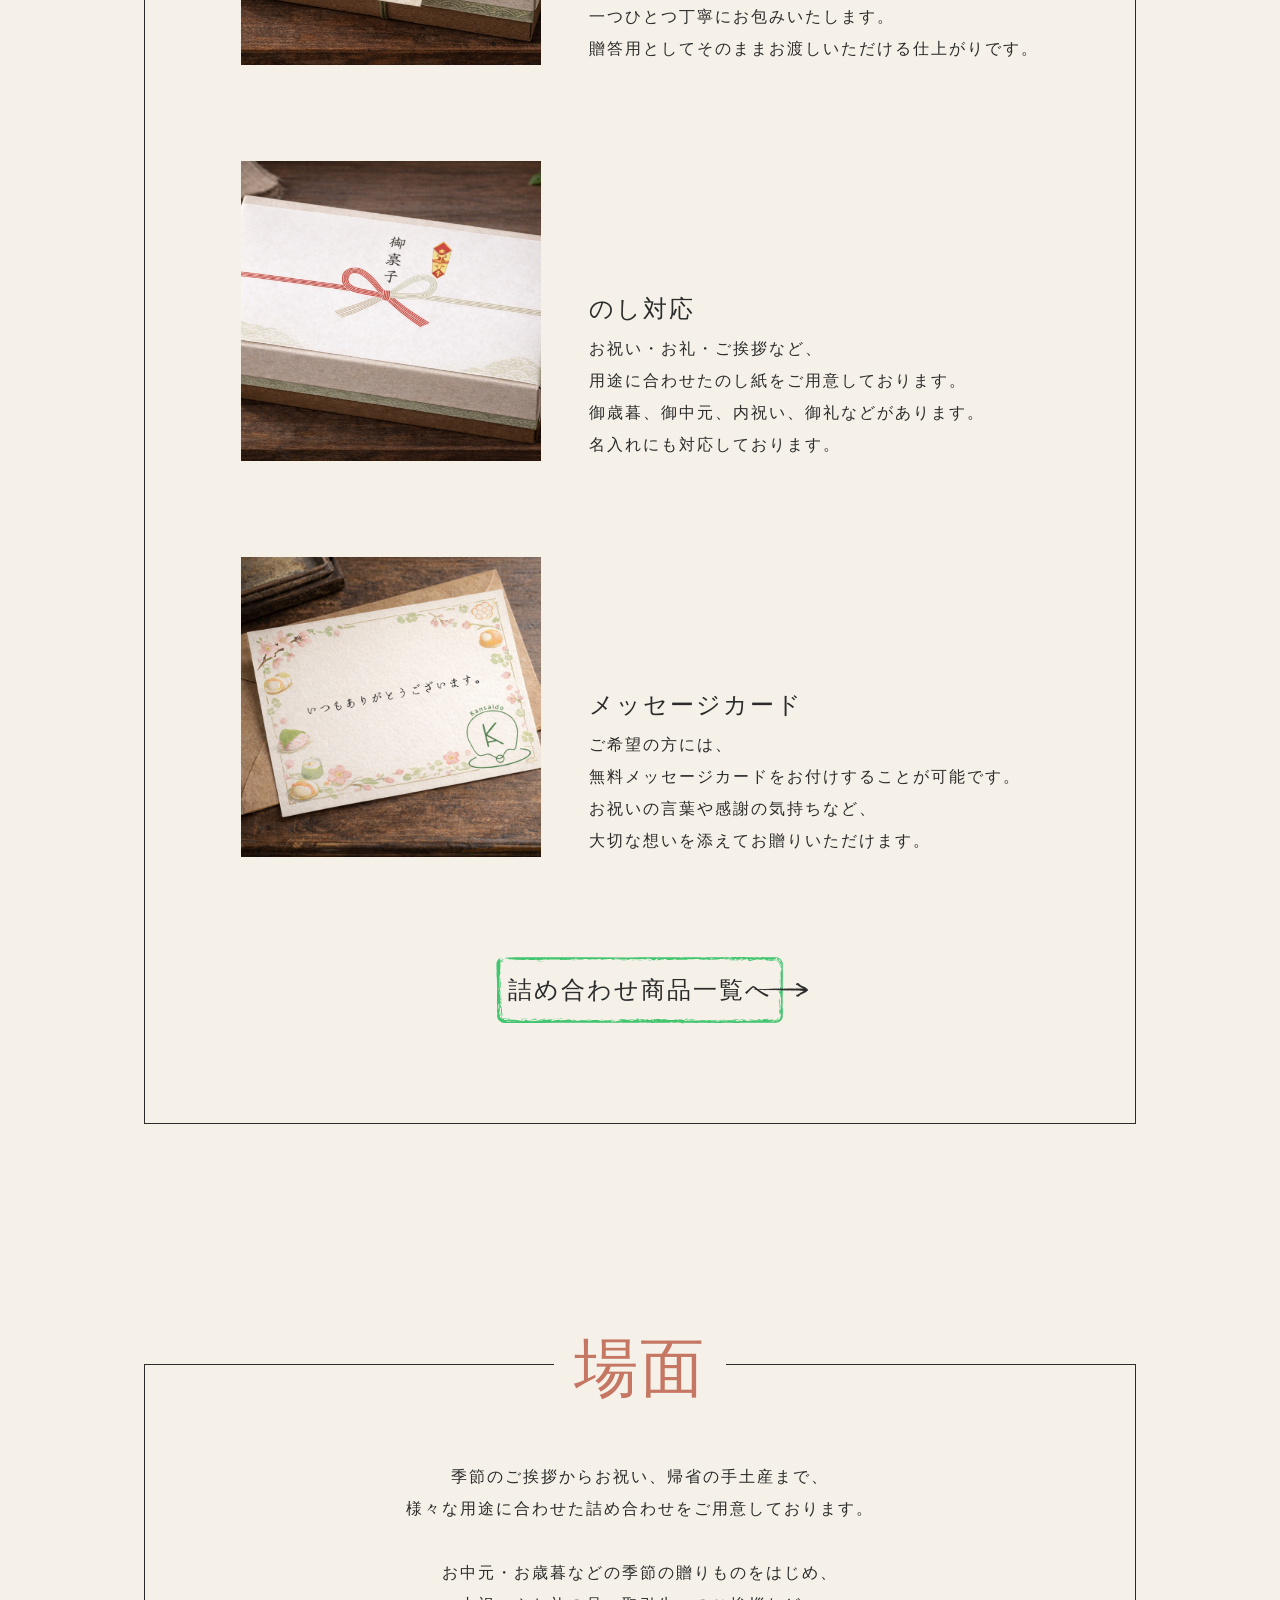
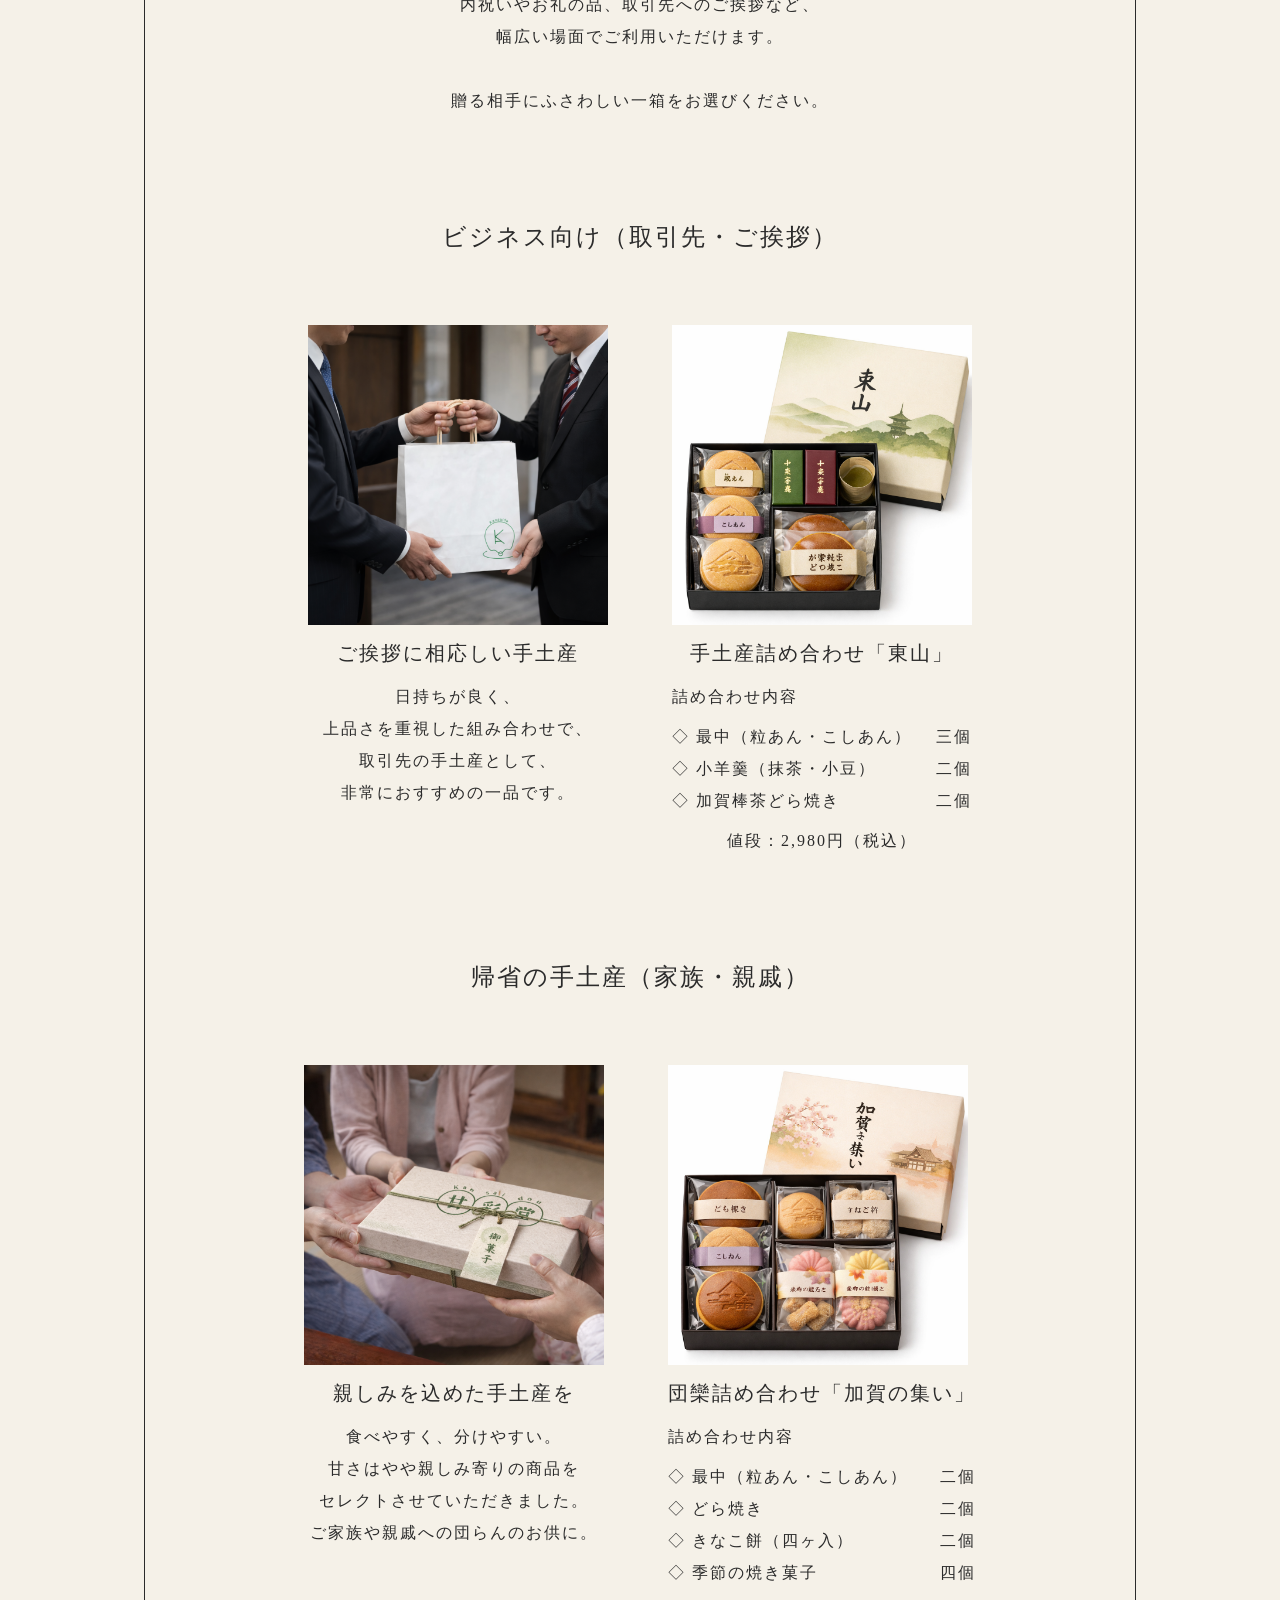
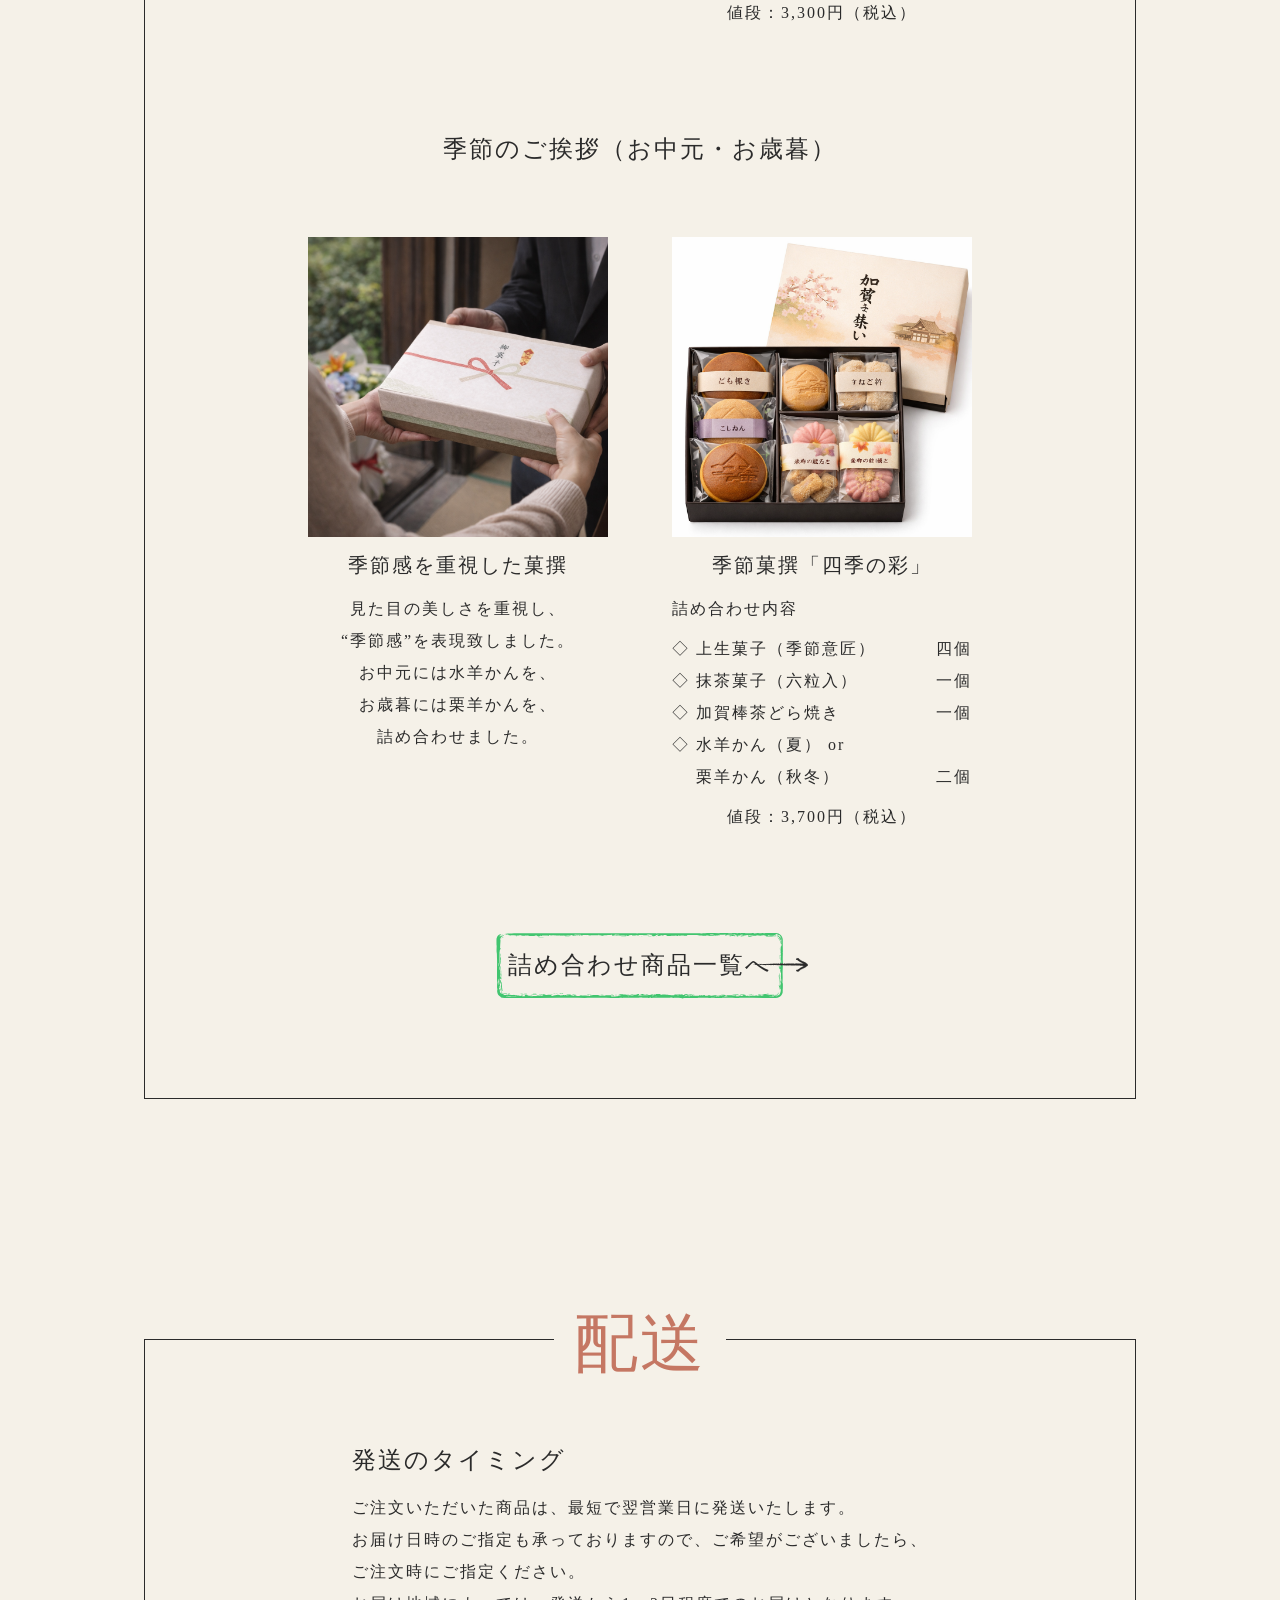
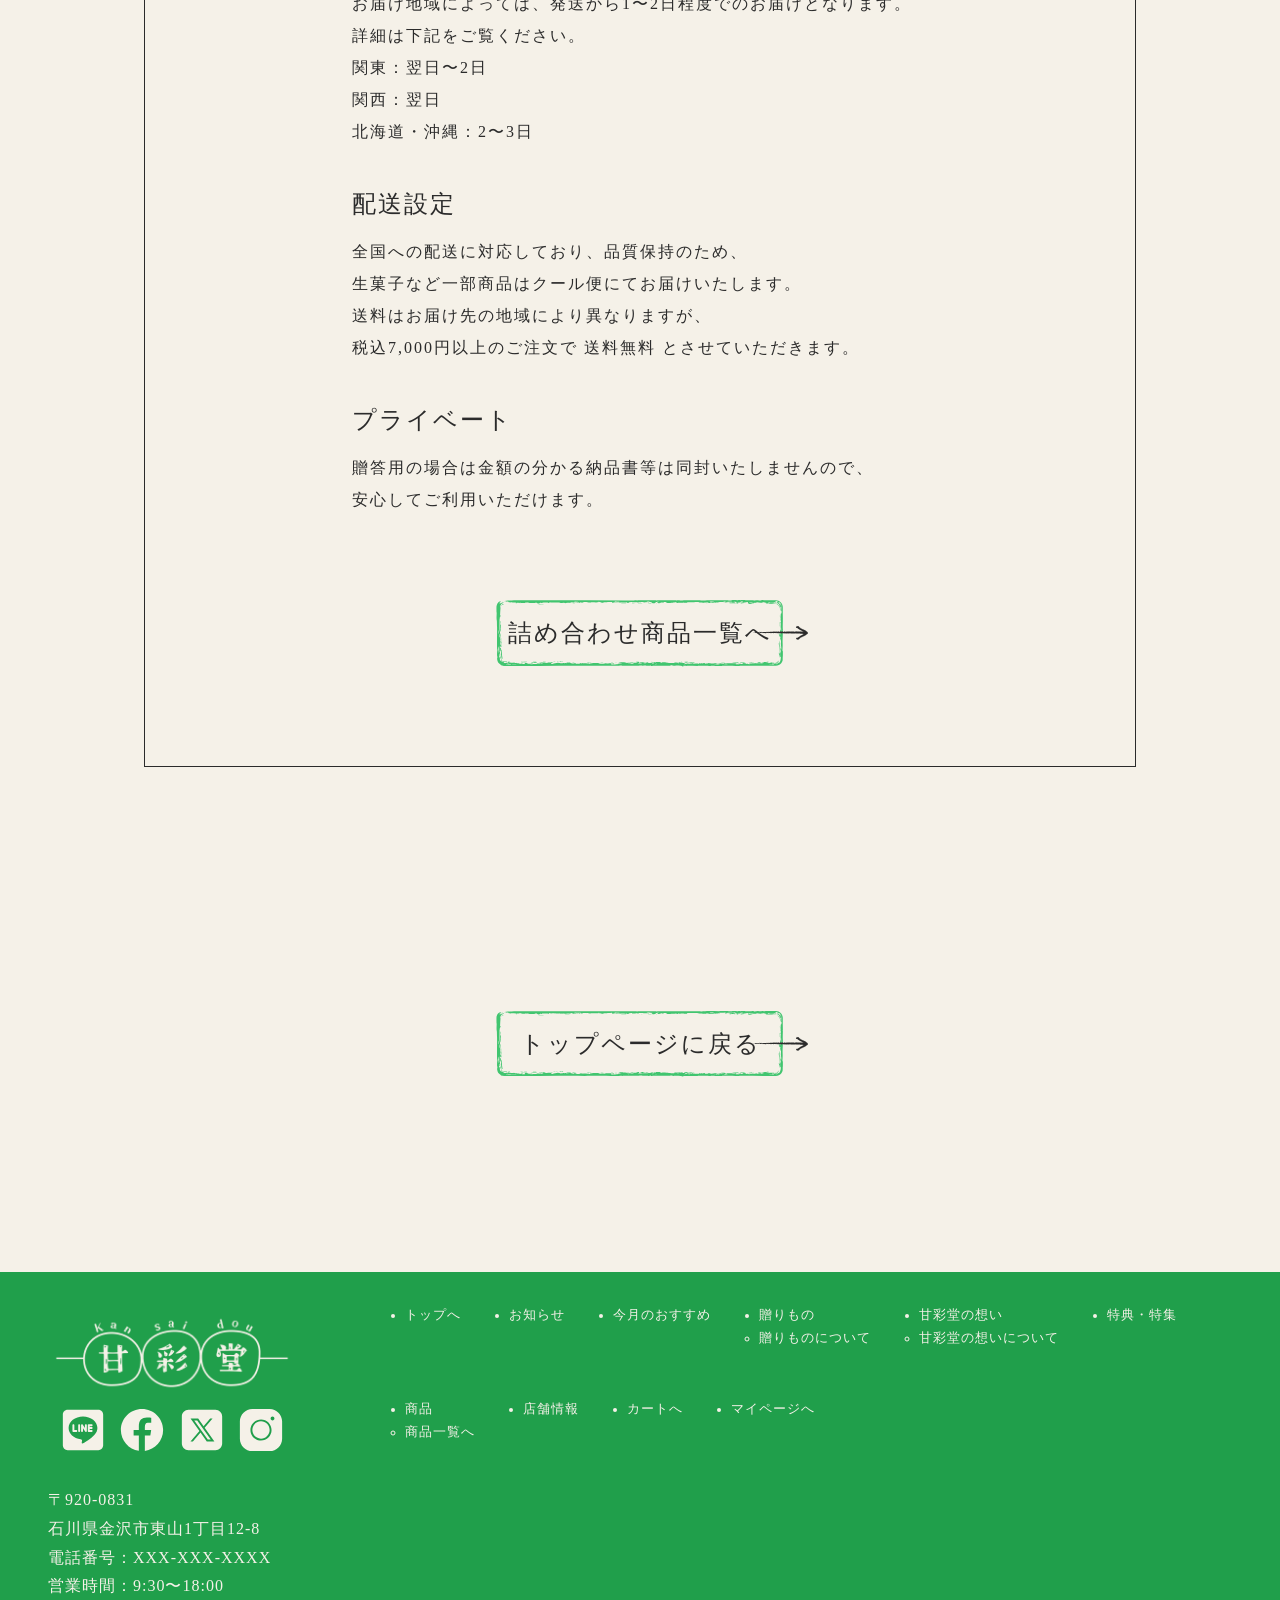
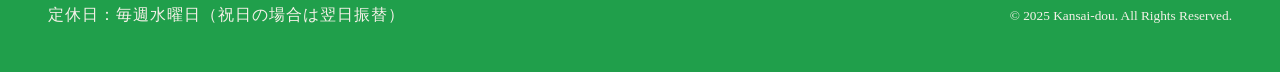
==== commit 74c7cac3: "gift.css Update" ====
--- a/gift.html
+++ b/gift.html
@@ -5,7 +5,9 @@
         <meta name="viewport" content="width=device-width, initial-scale=1.0">
         <title>甘彩堂 | 贈りものについて</title>
         <link rel="icon" type="image/png" href="imgs/kansaido_favicon2.png">
+        <link rel="stylesheet" href="css/style.css">
         <link rel="stylesheet" href="css/gift.css">
+        <script src="js/main.js"></script>
         <script src="js/gift.js"></script>
         <link rel="preconnect" href="https://fonts.googleapis.com">
         <link rel="preconnect" href="https://fonts.gstatic.com" crossorigin>
@@ -13,10 +15,12 @@
     </head>
     <body>
         <header>
-            <a href="index.html#first-view" id="header-logo">
-                <img src="imgs/kansaido_logo.svg">
-            </a>
-            <nav>
+            <div class="header__logo">
+                <a href="index.html#first-view" id="header-logo">
+                    <img src="imgs/kansaido_logo.svg">
+                </a>
+            </div>
+            <nav class="header__nav">
                 <ul id="nav-container">
                     <li class="main-menu">
                         <a href="index.html#news">お知らせ</a>
@@ -69,12 +73,30 @@
                     </li>
                 </ul>
             </nav>
+            <div class="header__hamburger" id="hamburger_menu">
+                <span class="hamburger-border border__first"></span>
+                <span class="hamburger-border border__middle"></span>
+                <span class="hamburger-border border__last"></span>
+            </div>
         </header>
+        <nav class="header__smartphone-nav" id="smartphone-nav">
+            <ul id="smartphone-nav__items">
+                <li><a href="index.html#news">● お知らせ</a></li>
+                <li><a href="index.html#recommend">● 今月のおすすめ</a></li>
+                <li><a href="index.html#gift">● 贈りもの</a><ul><li><a href="gift.html">　〇 贈りものについて</a></li></ul></li>
+                <li><a href="index.html#thought">● 甘彩堂の想い</a><ul><li><a href="thoughts.html">　〇 甘彩堂の想いについて</a></li></ul></li>
+                <li><a href="index.html#campaign">● 特典・特集</a></li>
+                <li><a href="index.html#product">● 商品一覧</a><ul><li><a href="product.html">　〇 商品一覧へ</a></li></ul></li>
+                <li><a href="index.html#shop">● 店舗情報</a></li>
+                <li><a href="#">● カートへ</a></li>
+                <li><a href="#">● マイページへ</a></li>
+            </ul>
+        </nav>
         <main>
             <section id="gift">
                 <h2 class="headline">― 贈りものについて ―</h2>
                 <div id="message-container">
-                    <p id="message" class="blur">贈る場面に寄り添う、やさしい詰め合わせ。</p>
+                    <p id="message" class="blur main-message">贈る場面に寄り添う、やさしい詰め合わせ。</p>
                 </div>
                 <section id="packing" class="sections">
                     <div class="subheading">
@@ -82,8 +104,8 @@
                     </div>
                     <div class="el-compilation">
                         <div class="exp main-text">
-                            <p>甘彩堂では、大切な贈りものにふさわしいよう、<br>
-                                用途に合わせた丁寧な梱包をご用意しております。<br>
+                            <p>甘彩堂では、大切な贈りものにふさわしいよう、<br class="br-pc">
+                                用途に合わせた丁寧な梱包をご用意しております。<br class="br-pc">
                                 贈る相手やシーンに合わせてお選びいただけます。
                             </p>
                         </div>
@@ -93,8 +115,8 @@
                             </div>
                             <div class="packing-el-exp main-text">
                                 <span class="exp-title">紙袋</span>
-                                <p>贈り物としてお渡しいただけるよう、<br>
-                                    甘彩堂オリジナルの紙袋もご用意しております。<br>
+                                <p>贈り物としてお渡しいただけるよう、<br class="br-pc">
+                                    甘彩堂オリジナルの紙袋もご用意しております。<br class="br-pc">
                                     ご用途に合わせてお付けいたします。
                                 </p>
                             </div>
@@ -105,8 +127,8 @@
                             </div>
                             <div class="packing-el-exp main-text">
                                 <span class="exp-title">包装</span>
-                                <p>落ち着いた和の風合いを大切にした包装箱で、<br>
-                                    一つひとつ丁寧にお包みいたします。<br>
+                                <p>落ち着いた和の風合いを大切にした包装箱で、<br class="br-pc">
+                                    一つひとつ丁寧にお包みいたします。<br class="br-pc">
                                     贈答用としてそのままお渡しいただける仕上がりです。
                                 </p>
                             </div>
@@ -117,7 +139,7 @@
                             </div>
                             <div class="packing-el-exp main-text">
                                 <span class="exp-title">のし対応</span>
-                                <p>お祝い・お礼・ご挨拶など、<br>
+                                <p>お祝い・お礼・ご挨拶など、<br class="br-pc">
                                     用途に合わせたのし紙をご用意しております。<br>
                                     御歳暮、御中元、内祝い、御礼などがあります。<br>
                                     名入れにも対応しております。
@@ -130,15 +152,15 @@
                             </div>
                             <div class="packing-el-exp main-text">
                                 <span class="exp-title">メッセージカード</span>
-                                <p>ご希望の方には、<br>
-                                    無料メッセージカードをお付けすることが可能です。<br>
-                                    お祝いの言葉や感謝の気持ちなど、<br>
+                                <p>ご希望の方には、<br class="br-pc">
+                                    無料メッセージカードをお付けすることが可能です。<br class="br-pc">
+                                    お祝いの言葉や感謝の気持ちなど、<br class="br-pc">
                                     大切な想いを添えてお贈りいただけます。
                                 </p>
                             </div>
                         </div>
                         <div class="detail-box">
-                            <a href="#">
+                            <a href="product.html#assorted">
                                 <span class="detail">詰め合わせ商品一覧へ</span>
                                 <img src="imgs/arrow.svg">
                             </a>
@@ -151,11 +173,11 @@
                     </div>
                     <div class="el-compilation">
                         <div class="exp main-text">
-                            <p>季節のご挨拶からお祝い、帰省の手土産まで、<br>
+                            <p>季節のご挨拶からお祝い、帰省の手土産まで、<br class="br-pc">
                                 様々な用途に合わせた詰め合わせをご用意しております。
                             </p>
-                            <p>お中元・お歳暮などの季節の贈りものをはじめ、<br>
-                                内祝いやお礼の品、取引先へのご挨拶など、<br>
+                            <p>お中元・お歳暮などの季節の贈りものをはじめ、<br class="br-pc">
+                                内祝いやお礼の品、取引先へのご挨拶など、<br class="br-pc">
                                 幅広い場面でご利用いただけます。
                             </p>
                             <p>贈る相手にふさわしい一箱をお選びください。
@@ -170,9 +192,9 @@
                                     </div>
                                     <div class="scene-el-sent main-text">
                                         <div class="sent-title">ご挨拶に相応しい手土産</div>
-                                        <p>日持ちが良く、<br>
-                                            上品さを重視した組み合わせで、<br>
-                                            取引先の手土産として、<br>
+                                        <p>日持ちが良く、<br class="br-pc">
+                                            上品さを重視した組み合わせで、<br class="br-pc">
+                                            取引先の手土産として、<br class="br-pc">
                                             非常におすすめの一品です。
                                         </p>
                                     </div>
@@ -203,9 +225,9 @@
                                     </div>
                                     <div class="scene-el-sent main-text">
                                         <div class="sent-title">親しみを込めた手土産を</div>
-                                        <p>食べやすく、分けやすい。<br>
-                                            甘さはやや親しみ寄りの商品を<br>
-                                            セレクトさせていただきました。<br>
+                                        <p>食べやすく、分けやすい。<br class="br-pc">
+                                            甘さはやや親しみ寄りの商品を<br class="br-pc">
+                                            セレクトさせていただきました。<br class="br-pc">
                                             ご家族や親戚への団らんのお供に。
                                         </p>
                                     </div>
@@ -237,10 +259,10 @@
                                     </div>
                                     <div class="scene-el-sent main-text">
                                         <div class="sent-title">季節感を重視した菓撰</div>
-                                        <p>見た目の美しさを重視し、<br>
-                                            “季節感”を表現致しました。<br>
-                                            お中元には水羊かんを、<br>
-                                            お歳暮には栗羊かんを、<br>
+                                        <p>見た目の美しさを重視し、<br class="br-pc">
+                                            “季節感”を表現致しました。<br class="br-pc">
+                                            お中元には水羊かんを、<br class="br-pc">
+                                            お歳暮には栗羊かんを、<br class="br-pc">
                                             詰め合わせました。
                                         </p>
                                     </div>
@@ -264,7 +286,7 @@
                             </div>
                         </div>
                         <div class="detail-box">
-                            <a href="#">
+                            <a href="product.html#assorted">
                                 <span class="detail">詰め合わせ商品一覧へ</span>
                                 <img src="imgs/arrow.svg">
                             </a>
--- a/css/style.css
+++ b/css/style.css
@@ -0,0 +1,1609 @@
+* {
+    margin: 0;
+    padding: 0;
+    box-sizing: border-box;
+}
+
+@font-face {
+    font-family: 'Higure Gothic R';
+    src: url('../fonts/HigureGothic/HigureGothic-Regular.ttf') format('truetype');
+}
+
+@font-face {
+    font-family: 'Higure Gothic M';
+    src: url('../fonts/HigureGothic/HigureGothic-Medium.ttf') format('truetype');
+}
+
+@font-face {
+    font-family: 'New Tegomin';
+    src: url('../fonts/New_Tegomin/NewTegomin-Regular.ttf') format('truetype');
+}
+
+@font-face {
+    font-family: 'YujiSyuku-Regular';
+    src: url('../fonts/YujiSyuku-Regular.ttf') format('truetype');
+}
+
+:root {
+    /* color */
+    --bg-color: #f5f1e8;
+    --text-color: #2b2b2b;
+    --accent-green: #209f4b;
+    --accent-lightgreen: #41C56F;
+    --accent-brown: #c57763;
+    /* font-family */
+    --font-headline: 'New Tegomin', serif;
+    --font-jp: 'Higure Gothic R', serif;
+    --font-jp-M: 'Higure Gothic M', serif;
+    --font-yuji: 'YujiSyuku-Regular', serif;
+    /* space */
+    --space-xs: 0.25rem;
+    --space-sm: .5rem;
+    --space-md: 1rem;
+    --space-lg: 1.5rem;
+    --space-xl: 2rem;
+    --space-2xl: 2.5rem;
+    --space-3xl: 3rem;
+    --space-4xl: 3.5rem;
+    --space-5xl: 4rem;
+    --space-6xl: 6rem;
+    /* font-size */
+    --font-size-sm: .5rem;
+    --font-size-md: 1rem;
+    --font-size-lg: 1.5rem;
+    --font-size-xl: 2rem;
+    --font-size-2xl: 2.5rem;
+    --font-size-3xl: 3rem;
+    --font-size-4xl: 3.5rem;
+    --font-size-5xl: 4rem;
+}
+
+body {
+    background-color: var(--bg-color);
+    font-family: var(--font-jp);
+    color: var(--text-color);
+    overflow-x: hidden;
+}
+
+a {
+    text-decoration: none;
+    color: inherit;
+}
+
+.main-text {
+    font-family: var(--font-jp);
+    font-size: var(--font-size-md);
+    letter-spacing: 2px;
+    line-height: 2;
+}
+
+.none-event {
+    pointer-events: none;
+}
+
+#loading {
+    position: fixed;
+    width: 100%;
+    height: 100%;
+    inset: 0;
+    z-index: 9999;
+    background-color: var(--bg-color);
+    display: grid;
+    place-items: center;
+    transition: opacity 0.6s ease, visibility 0.6s ease;
+}
+
+#loading.is-hidden {
+    visibility: hidden;
+    opacity: 0;
+}
+
+#loading__contents {
+    display: grid;
+    gap: 1rem;
+}
+
+#loading__img {
+    filter: blur(5px);
+    transition: filter .7s ease;
+}
+
+#loading__img.is-blur {
+    filter: blur(0px);
+}
+
+#loading #loading__img img {
+    width: 20rem;
+}
+
+/* .loading__text {
+    text-align: center;
+    font-size: 2rem;
+    font-family: var(--font-headline);
+    color: var(--text-color);
+    letter-spacing: 10%;
+}
+
+.loading__dots {
+    display: inline-block;
+    width: 3ch;
+    overflow: hidden;
+    vertical-align: bottom;
+    text-align: left;
+}
+
+.loading__dots::before {
+    content: "...";
+    width: 0ch;
+    display: inline-block;
+    overflow: hidden;
+    vertical-align: bottom;
+    animation: dots 1.5s steps(4, end) infinite;
+}
+
+@keyframes dots {
+    0% {
+        width: 0ch;
+    }
+    25% {
+        width: 1ch;
+    }
+    50% {
+        width: 2ch;
+    }
+    75%,100% {
+        width: 3ch;
+    }
+} */
+
+header {
+    position: fixed;
+    z-index: 100;
+    display: grid;
+    top: 0;
+    left: 0;
+    grid-template-columns: auto 1fr;
+    height: var(--space-5xl);
+    width: 100%;
+    background-color: var(--bg-color);
+    align-items: center;
+    justify-content: space-evenly;
+    box-shadow: 0px 0px 5px rgba(0, 0, 0, 0.7);
+}
+
+header #header-logo img {
+    position: relative;
+    z-index: 10;
+    height: var(--space-5xl);
+    margin: 0 .5rem;
+}
+
+header #nav-container {
+    display: flex;
+    justify-content: end;
+    list-style: none;
+    gap: 2rem;
+    font-family: var(--font-headline);
+    font-size: 1.2rem;
+    align-items: center;
+    margin-right: var(--space-lg);
+}
+
+header nav a {
+    text-decoration: none;
+    position: relative;
+    z-index: 10;
+    border-bottom: 2px solid transparent;
+    border-image: url(../imgs/price-underline.svg) 0 0 100% 0 stretch;
+    padding-bottom: var(--space-xs);
+    color: var(--text-color);
+    transition: .3s;
+    white-space: nowrap;
+}
+
+.main-menu {
+    position: relative;
+}
+
+.sub-menu {
+    position: absolute;
+    left: 50%;
+    top: 100%;
+    width: max-content;
+    white-space: nowrap;
+    padding-bottom: var(--space-sm);
+    list-style: none;
+    visibility: hidden;
+    opacity: 0;
+    transition: .3s;
+    z-index: 5;
+    padding-top: var(--space-lg);
+}
+
+.sub-menu::before {
+    content: "";
+    position: absolute;
+    top: 0;
+    left: -100vw;
+    right: -100vw;
+    bottom: 0;
+    background-color: var(--bg-color);
+    z-index: -1;
+    opacity: 95%;
+}
+
+.sub-menu li {
+    display: flex;
+    align-items: flex-end;
+}
+
+.l-menu {
+    flex-shrink: 0;
+    margin-right: var(--space-sm);
+    padding-bottom: var(--space-sm);
+}
+
+.main-menu:hover .sub-menu {
+    visibility: visible;
+    opacity: 1;
+}
+
+.main-menu:hover > a {
+    color: var(--accent-green);
+}
+
+.sub-menu:hover a {
+    color: var(--accent-green);
+}
+
+#cart a {
+    border-bottom: none;
+}
+
+#my-page a {
+    border-bottom: none;
+}
+
+.header__hamburger {
+    display: none;
+}
+
+.header__smartphone-nav {
+    display: none;
+}
+
+.fixed-banner {
+    position: fixed;
+    z-index: 200;
+    opacity: 90%;
+    top: 50%;
+    right: 0;
+    writing-mode: vertical-rl;
+    background-color: var(--accent-green);
+    padding: var(--space-md) var(--space-sm);
+    font-size: var(--font-size-md);
+    color: #fff;
+    font-family: var(--font-jp-M);
+    letter-spacing: -2px;
+    box-shadow: 0px 0px 5px rgb(0, 0, 0);
+    text-decoration: none;
+    transition: .2s ease;
+}
+
+.fixed-banner:hover {
+    transform: scale(103%);
+}
+
+#first-view {
+    position: relative;
+}
+
+#first-view img{
+    width: 100%;
+    margin-top: var(--space-5xl);
+}
+
+#catch-copy {
+    position: absolute;
+    top: 25%;
+    right: 8%;
+    display: flex;
+    gap: var(--space-xl);
+}
+
+#catch-copy span{
+    writing-mode: vertical-rl;
+    font-family: var(--font-headline);
+    color: var(--bg-color);
+    font-size: var(--font-size-xl);
+    height: fit-content;
+    letter-spacing: 1rem;
+    text-shadow:
+    0px 0px 5px rgb(0, 0, 0),
+    0px 0px 5px rgb(0, 0, 0),
+    0px 0px 5px rgb(0, 0, 0);
+    white-space: nowrap;
+}
+
+#catch-copy span:nth-child(1) {
+    margin-top: var(--space-6xl);
+}
+
+section {
+    padding: var(--space-6xl) var(--space-md);
+    margin: var(--space-6xl) auto;
+}
+
+section h2 {
+    margin-bottom: var(--space-6xl);
+    letter-spacing: var(--space-sm);
+}
+
+.headline {
+    font-family: var(--font-headline);
+    color: var(--accent-green);
+    font-size: var(--font-size-xl);
+    font-weight: normal;
+}
+
+#news {
+    display: grid;
+    place-items: center;
+}
+
+#news-list {
+    width: 100%;
+    padding: 0 10rem;
+}
+
+#news-list ul {
+    list-style: none;
+    font-size: 1.3rem;
+    letter-spacing: .1rem;
+    text-align: left;
+}
+
+#news-list ul li {
+    padding: var(--space-md) var(--space-xl);
+    border-bottom: solid 1.5px var(--text-color);
+}
+
+#news-list ul li:first-child {
+    border-top: solid 1.5px var(--text-color);
+}
+
+#news-list ul li summary {
+    cursor: pointer;
+}
+
+summary {
+    list-style: none;
+}
+
+summary::before {
+    content: "＋";
+    margin-right: var(--space-sm);
+}
+
+details[open] summary::before {
+    content: "ー";
+}
+
+.news-details {
+    font-family: var(--font-headline);
+    line-height: 2;
+    letter-spacing: 1px;
+    margin: var(--space-2xl);
+    width: fit-content;
+}
+
+.news-details p {
+    margin: var(--space-md) 0;
+}
+
+.detail-box {
+    display: grid;
+    grid-template-columns: 1fr auto;
+    place-items: center;
+}
+
+.detail {
+    display: grid;
+    place-items: center;
+    font-size: var(--font-size-lg);
+    background-image: url(../imgs/button.svg);
+    background-repeat: no-repeat;
+    background-size: 100% 100%;
+    height: 4.6rem;
+    min-width: 18rem;
+    transition: 0.3s;
+}
+
+.detail-box a {
+    position: relative;
+    text-decoration: none;
+    color: var(--text-color);
+    font-family: var(--font-headline);
+    white-space: nowrap;
+    letter-spacing: 2px;
+}
+
+.detail-box img {
+    position: absolute;
+    height: var(--space-lg);
+    right: -2rem;
+    top: 50%;
+    transform: translateY(-50%) translateX(0);
+    transition: transform 0.3s ease;
+}
+
+.detail-box a:hover img {
+    transform: translateY(-50%) translateX(50%);
+}
+
+.detail-box a:hover .detail {
+    background-image: url(../imgs/button_hanten.svg);
+    color: var(--bg-color);
+}
+
+#recommend {
+    position: relative;
+}
+
+#recommend h2 {
+    margin-bottom: var(--space-6xl);
+}
+
+.clouds {
+    position: absolute;
+    width: 24rem;
+}
+
+.clouds.right1 {
+    top: 16%;
+    right: -10%;
+    z-index: 20;
+}
+
+.clouds.left2 {
+    top: 16%;
+    left: -10%;
+    z-index: 20;
+}
+
+#recommend h2 {
+    text-align: center;
+
+}
+
+#reco-container {
+    display: grid;
+    grid-template-columns: repeat(3, minmax(min-content, max-content));
+    justify-content: center;
+    gap: var(--space-3xl);
+}
+
+.reco-card {
+    width: 22rem;
+}
+
+.reco-card img {
+    width: 22rem;
+    height: 22rem;
+    object-fit: cover;
+}
+
+.category {
+    display: flex;
+    gap: var(--space-sm);
+}
+
+.category span{
+    padding: var(--space-xs);
+    font-size: .9rem;
+    background-color: var(--accent-lightgreen);
+    letter-spacing: 2px;
+    font-family: var(--font-jp-M);
+    border-radius: 2px;
+    margin: var(--space-sm) 0;
+}
+
+.reco-card h3 ,
+.product-card h3 {
+    font-family: var(--font-headline);
+    font-weight: normal;
+    font-size: var(--font-size-lg);
+    margin-bottom: var(--space-md);
+    letter-spacing: 2px;
+    width: fit-content;
+    padding-bottom: .1rem;
+    border-bottom: 2px solid transparent;
+    border-image: url(../imgs/price-underline.svg) 0 0 100% 0 stretch;
+}
+
+.reco-exp {
+    text-wrap: pretty;
+}
+
+.price {
+    margin-top: var(--space-md);
+    font-family: var(--font-jp-M);
+    letter-spacing: 2px;
+    font-size: 1.25rem;
+}
+
+.price span:nth-child(1) {
+    font-size: 1rem;
+}
+
+.price span:nth-child(2) {
+    font-size: .75rem;
+}
+
+.cart-input {
+    display: flex;
+    align-items: center;
+    margin: var(--space-md) 0;
+}
+
+.cart-input input {
+    width: var(--space-3xl);
+    height: var(--space-xl);
+    border: solid 1.5px var(--text-color);
+    padding-left: var(--space-sm);
+}
+
+.cart-input button {
+    cursor: pointer;
+    margin-left: var(--space-lg);
+    background-color: #209F4B;
+    color: var(--bg-color);
+    font-size: var(--font-size-md);
+    letter-spacing: 2px;
+    padding: var(--space-md) 1.25rem;
+    font-family: "Noto Serif JP", serif;
+    font-weight: 500;
+    border: none;
+    border-radius: 3px;
+    text-align: center;
+    transition: box-shadow 0.2s ease-out, transform 0.15s ease-out;
+}
+
+.cart-input button:hover {
+    box-shadow: 0px 0px 7px rgba(43,43,43,0.8);
+}
+
+.cart-input button:active {
+    transform: scale(95%);
+}
+
+.harugasumi {
+    font-size: var(--font-size-md);
+}
+
+#gift {
+    display: grid;
+    grid-template-rows: repeat(6, max-content);
+    place-content: center;
+    row-gap: var(--space-3xl);
+}
+
+#gift h2 {
+    text-align: center;
+}
+
+#message-container {
+    justify-items: center;
+}
+
+#message {
+    font-family: var(--font-headline);
+    text-align: center;
+    letter-spacing: 4px;
+    font-size: 1.25rem;
+}
+
+#gift h3 {
+    font-size: var(--font-size-5xl);
+    font-family: var(--font-headline);
+    font-weight: normal;
+    color: var(--accent-brown);
+    margin-bottom: var(--space-xl);
+}
+
+.gift-item {
+    position: relative;
+    display: flex;
+    width: 100%;
+    border-bottom: solid 1.5px var(--text-color);
+    padding: 0 var(--space-xl);
+}
+
+.gift-item p {
+    letter-spacing: 1px;
+    line-height: 2;
+    margin-bottom: var(--space-4xl);
+}
+
+.gift-en {
+    position: absolute;
+    font-size: var(--font-size-5xl);
+    font-family: var(--font-headline);
+    font-weight: normal;
+    opacity: 30%;
+    color: var(--accent-brown);
+}
+
+.gift-en.pack {
+    bottom: -6%;
+    right: 0;
+}
+
+.gift-en.sce {
+    bottom: -6%;
+    left: 0;
+}
+
+.gift-en.deli {
+    bottom: -6%;
+    right: 0;
+}
+
+.gift-item.deli {
+    margin-bottom: var(--space-5xl);
+}
+
+.gift-item.deli div span {
+    color: #A25A47;
+    font-size: 1.25rem;
+    border-bottom: dashed 1.5px #A25A47;
+}
+
+.gift-item.left {
+    margin-top: var(--space-3xl);
+}
+
+.gift-item.right {
+    margin-top: var(--space-3xl);
+    flex-direction: row-reverse;
+}
+
+.gift-item.right div{
+    text-align: right;
+}
+
+#thought {
+    padding: var(--space-6xl);
+    margin-top: var(--space-3xl);
+    display: grid;
+    grid-template-columns: auto auto;
+    gap: var(--space-6xl);
+    justify-content: center;
+    align-items: center;
+}
+
+#thought > img {
+    width: 30rem;
+    height: 35rem;
+    object-fit: cover;
+}
+
+#thought-contents {
+    position: relative;
+    display: grid;
+    grid-template-rows: max-content;
+    padding-bottom: var(--space-3xl);
+    gap: var(--space-5xl);
+}
+
+#thought-sentence ::before {
+    content: "";
+    position: absolute;
+    top: var(--space-5xl); left: 0; right: 0; bottom: 0;
+    background-image: url(../imgs/kansaido_icon_main_mojinashi.svg);
+    background-size: contain;
+    background-repeat: no-repeat;
+    opacity: .025;
+    z-index: -1;
+}
+
+#thought-contents h2 {
+    text-align: center;
+    margin-bottom: 0;
+}
+
+#thought-contents h2 span {
+    font-size: var(--font-size-3xl);
+    letter-spacing: 0;
+}
+
+#thought-sentence {
+    display: grid;
+    flex-direction: column;
+    gap: var(--space-lg);
+    letter-spacing: 1px;
+    line-height: 2;
+}
+
+#campaign {
+    padding: var(--space-5xl);
+}
+
+#campaign h2{
+    text-align: center;
+}
+
+#cam-banner-contents {
+    display: grid;
+    grid-template-columns: repeat(2, minmax(min-content, max-content));
+    justify-content: center;
+    gap: var(--space-3xl);
+}
+
+.cam-banner img {
+    box-shadow: 0px 5px 4px rgba(43,43,43,0.3);
+    border-radius: 3px;
+    width: 31.25rem;
+    height: 12.5rem;
+}
+
+.product-card {
+    width: 19rem;
+}
+
+.product-card img {
+    width: 19rem;
+    height: 19rem;
+    object-fit: cover;
+}
+
+#product {
+    padding: 6.25rem var(--space-3xl);
+}
+
+#product h2 {
+    text-align: center;
+}
+
+#product-container {
+    display: grid;
+    grid-template-columns: repeat(3, minmax(min-content, max-content));
+    grid-template-rows: auto;
+    justify-content: center;
+    column-gap: var(--space-5xl);
+    row-gap: var(--space-3xl);
+}
+
+#product .detail-box {
+    margin-top: var(--space-6xl);
+}
+
+#shop {
+    position: relative;
+    padding: 9.25rem;
+}
+
+#shop h2 {
+    text-align: center;
+}
+
+#shop-contents {
+    position: relative;
+    margin: 0 auto;
+    width: fit-content;
+}
+
+#shop-img img{
+    object-fit: contain;
+    height: 40rem;
+}
+
+#shop-deco-detail {
+    position: absolute;
+    top: 10%;
+    left: -10%;
+}
+
+#shop-detail {
+    background-color: #fff;
+    font-family: var(--font-jp-M);
+    color: var(--text-color);
+    font-size: var(--font-size-md);
+    padding: var(--space-2xl);
+    letter-spacing: 1px;
+    line-height: 1.6;
+    box-shadow: 0px 4px 4px rgba(43,43,43,0.5);
+}
+
+#shop-detail #title {
+    font-size: var(--font-size-2xl);
+}
+
+#shop-detail #time {
+    margin: var(--space-md) 0;
+}
+
+#shop-detail #address {
+    font-size: var(--font-size-md);
+}
+
+#shop-deco img{
+    position: absolute;
+    z-index: 1;
+    width: 320px;
+}
+
+#shop-deco img:first-child {
+    top: -8%;
+    left: -30%;
+}
+
+#shop-deco img:last-child {
+    bottom: -10%;
+    right: -25%;
+}
+
+footer {
+    display: grid;
+    grid-template-columns: auto auto;
+    grid-template-rows: 1fr 1fr;
+    grid-template-areas:
+        "imgs-contents footer-nav"
+        "footer-shop-info small"
+    ;
+    width: 100%;
+    height: 25rem;
+    background-color: var(--accent-green);
+}
+
+#imgs-contents {
+    grid-area: imgs-contents;
+    width: fit-content;
+    padding: var(--space-xl) var(--space-3xl);
+}
+
+footer img {
+    width: 15.5rem;
+}
+
+footer #icons {
+    display: flex;
+    width: 15.5rem;
+    justify-content: space-evenly;
+}
+
+footer #icons img{
+    width: 3rem;
+    height: 3rem;
+}
+
+#footer-shop-info , #footer-nav {
+    color: var(--bg-color);
+    font-family: var(--font-jp-M);
+    line-height: 1.8;
+    letter-spacing: 1px;
+}
+
+footer #footer-shop-info {
+    grid-area: footer-shop-info;
+    padding-left: var(--space-3xl);
+    width: fit-content;
+}
+
+footer #footer-nav {
+    grid-area: footer-nav;
+    padding-top: var(--space-xl);
+    font-size: .8rem;
+}
+
+footer #footer-nav ul {
+    display: flex;
+    flex-wrap: wrap;
+    gap: var(--space-3xl);
+}
+
+footer #footer-nav ul li a{
+    text-decoration: none;
+    color: inherit;
+}
+
+footer #footer-nav ul li a:hover{
+  text-decoration: underline;
+}
+
+#footer-small {
+    display: grid;
+    grid-area: small;
+    justify-content: end;
+    align-items: end;
+    color: var(--bg-color);
+    font-family: var(--font-jp-M);
+}
+
+small {
+    margin: 0 var(--space-3xl) var(--space-3xl) 0;
+}
+
+/* InterSectionObseverのcss */
+
+.reco-card-move {
+    opacity: 0;
+    transform: translateY(15px);
+    transition: opacity 1.2s ease-out, transform 1.2s ease-out;
+    transition-delay: calc(var(--i) * 0.25s);
+}
+
+.reco-card-move.active {
+    opacity: 1;
+    transform: translateY(0);
+}
+
+.move_upwards {
+    opacity: 0;
+    transform: translateY(20px);
+}
+
+.move_upwards.active {
+    opacity: 1;
+    transform: translateY(0);
+    transition: opacity 1.2s ease-out, transform 1.2s ease-out;
+}
+
+.right1 {
+    opacity: 0;
+    transform: translateX(30px);
+}
+
+.right1.active {
+    opacity: 1;
+    transform: translateX(0);
+    transition: opacity 1.2s ease-out, transform 1.2s ease-out;
+}
+
+.left2 {
+    opacity: 0;
+    transform: translateX(-30px);
+}
+
+.left2.active {
+    opacity: 1;
+    transform: translateX(0);
+    transition: opacity 1.2s ease-out, transform 1.2s ease-out;
+}
+
+.blur {
+    filter: blur(5px);
+}
+
+.blur.active {
+    filter: blur(0px);
+    transition: filter 2s;
+}
+/* Responsive layout for the top page */
+img {
+    max-width: 100%;
+}
+
+main,
+section,
+header,
+footer {
+    max-width: 100%;
+}
+
+@media (max-width: 1200px) {
+    header #nav-container {
+        gap: var(--space-md);
+        font-size: 1rem;
+    }
+
+    #news-list {
+        padding: 0 var(--space-3xl);
+    }
+
+    #reco-container,
+    #product-container {
+        column-gap: var(--space-3xl);
+    }
+
+    .clouds {
+        width: 18rem;
+    }
+}
+
+@media (max-width: 960px) {
+    header {
+        position: sticky;
+        grid-template-columns: 1fr;
+        height: auto;
+        padding: var(--space-sm) var(--space-md);
+        row-gap: var(--space-sm);
+    }
+
+    header #header-logo {
+        display: grid;
+        justify-content: center;
+    }
+
+    header #header-logo img {
+        height: 3.25rem;
+        margin: 0;
+    }
+
+    header nav {
+        width: 100%;
+    }
+
+    header #nav-container {
+        flex-wrap: wrap;
+        justify-content: center;
+        gap: var(--space-sm) var(--space-lg);
+        margin-right: 0;
+        font-size: 1rem;
+    }
+
+    header nav a {
+        display: inline-block;
+        white-space: normal;
+    }
+
+    #cart img,
+    #my-page img {
+        width: 1.5rem;
+        height: 1.5rem;
+    }
+
+    .sub-menu {
+        display: none;
+    }
+
+    #first-view img {
+        display: block;
+        margin-top: 0;
+        min-height: 21rem;
+        object-fit: cover;
+    }
+
+    #catch-copy {
+        top: 12rem;
+        right: 6%;
+        gap: var(--space-md);
+    }
+
+    #catch-copy span {
+        font-size: 1.5rem;
+        letter-spacing: .65rem;
+    }
+
+    section {
+        padding: var(--space-5xl) var(--space-lg);
+        margin: var(--space-5xl) auto;
+    }
+
+    section h2,
+    #recommend h2 {
+        margin-bottom: var(--space-4xl);
+    }
+
+    #news-list {
+        padding: 0;
+    }
+
+    #news-list ul {
+        font-size: 1.1rem;
+    }
+
+    #news-list ul li {
+        padding: var(--space-md);
+    }
+
+    .news-details {
+        margin: var(--space-lg) 0 0 var(--space-lg);
+        max-width: 100%;
+    }
+
+    .clouds {
+        display: none;
+    }
+
+    #reco-container,
+    #product-container {
+        grid-template-columns: repeat(2, minmax(16rem, 1fr));
+        gap: var(--space-3xl) var(--space-xl);
+        width: min(100%, 46rem);
+        margin: 0 auto;
+    }
+
+    .reco-card,
+    .product-card {
+        width: 100%;
+        min-width: 0;
+    }
+
+    .reco-card img,
+    .product-card img {
+        width: 100%;
+        height: auto;
+        aspect-ratio: 1 / 1;
+    }
+
+    .reco-card h3,
+    .product-card h3 {
+        width: auto;
+        max-width: 100%;
+    }
+
+    .cart-input {
+        flex-wrap: wrap;
+        gap: var(--space-sm);
+    }
+
+    .cart-input button {
+        margin-left: 0;
+    }
+
+    #gift {
+        row-gap: var(--space-xl);
+    }
+
+    .gift-item {
+        padding: 0 var(--space-md);
+    }
+
+    .gift-en {
+        font-size: var(--font-size-3xl);
+    }
+
+    #thought {
+        grid-template-columns: minmax(0, 1fr);
+        padding: var(--space-5xl) var(--space-lg);
+        gap: var(--space-3xl);
+    }
+
+    #thought > img {
+        justify-self: center;
+        width: min(100%, 30rem);
+        height: auto;
+        aspect-ratio: 6 / 7;
+    }
+
+    #thought-contents {
+        gap: var(--space-3xl);
+        padding-bottom: 0;
+    }
+
+    #campaign {
+        padding: var(--space-5xl) var(--space-lg);
+    }
+
+    #cam-banner-contents {
+        grid-template-columns: minmax(0, 31.25rem);
+        gap: var(--space-xl);
+    }
+
+    .cam-banner img {
+        width: 100%;
+        height: auto;
+        aspect-ratio: 2.5 / 1;
+        object-fit: cover;
+    }
+
+    #product {
+        padding: var(--space-5xl) var(--space-lg);
+    }
+
+    #shop {
+        padding: var(--space-5xl) var(--space-lg);
+    }
+
+    #shop-contents {
+        display: grid;
+        width: min(100%, 40rem);
+        gap: var(--space-lg);
+    }
+
+    #shop-img img {
+        width: 100%;
+        height: auto;
+    }
+
+    #shop-deco-detail {
+        position: static;
+    }
+
+    #shop-detail {
+        padding: var(--space-xl);
+    }
+
+    #shop-deco {
+        display: none;
+    }
+
+    footer {
+        height: auto;
+        grid-template-columns: 1fr;
+        grid-template-areas:
+            "imgs-contents"
+            "footer-shop-info"
+            "footer-nav"
+            "small";
+        gap: var(--space-lg);
+        padding: var(--space-xl);
+    }
+
+    #imgs-contents,
+    footer #footer-shop-info,
+    footer #footer-nav {
+        width: 100%;
+        padding: 0;
+    }
+
+    #imgs-contents {
+        display: grid;
+        justify-items: center;
+        gap: var(--space-md);
+    }
+
+    footer #footer-nav ul {
+        justify-content: center;
+        gap: var(--space-md) var(--space-xl);
+    }
+
+    #footer-small {
+        justify-content: center;
+    }
+
+    small {
+        margin: 0;
+    }
+}
+
+@media (max-width: 640px) {
+    .main-text {
+        font-size: .95rem;
+        letter-spacing: 1px;
+        line-height: 1.8;
+    }
+
+    .header__nav {
+        display: none;
+    }
+
+    header {
+        padding: var(--space-xs) var(--space-sm);
+        grid-template-columns: 1fr auto;
+    }
+
+    header #header-logo {
+        justify-content: left;
+    }
+
+    header #header-logo img {
+        height: 2.75rem;
+    }
+
+    header #nav-container li {
+        min-width: 0;
+    }
+
+    #cart,
+    #my-page {
+        justify-self: center;
+    }
+
+    /* .header__hamburger {
+        display: grid;
+        cursor: pointer;
+    } */
+
+    .header__hamburger {
+        position: relative;
+        display: grid;
+        cursor: pointer;
+        width: 2.25rem;
+        height: 1.5rem;
+    }
+
+    .hamburger-border {
+        position: absolute;
+        left: 0;
+        width: 100%;
+        height: 1.7px;
+        background-color: var(--text-color);
+        border-radius: 999px;
+        transition: transform .3s ease, opacity .3s ease, top .3s ease;
+    }
+
+    .border__first {
+        top: 0;
+    }
+
+    .border__middle {
+        top: 50%;
+        transform: translateY(-50%);
+    }
+
+    .border__last {
+        bottom: 0;
+    }
+
+    .header__hamburger.clicked .border__first {
+        top: 50%;
+        transform: translateY(-50%) rotate(45deg);
+    }
+
+    .header__hamburger.clicked .border__middle {
+        opacity: 0;
+    }
+
+    .header__hamburger.clicked .border__last {
+        bottom: auto;
+        top: 50%;
+        transform: translateY(-50%) rotate(-45deg);
+    }
+
+    .hamburger-text__menu {
+        text-align: center;
+        letter-spacing: 1.5px;
+        font-family: var(--font-jp-M);
+        font-size: var(--font-size-sm);
+    }
+
+    /* .header__hamburger img {
+        height: 2.25rem;
+    } */
+
+    .header__smartphone-nav {
+        position: fixed;
+        display: grid;
+        justify-content: center;
+        visibility: hidden;
+        pointer-events: none;
+        opacity: 0;
+        z-index: 999;
+        width: 100%;
+        height: 100%;
+        padding: 4rem;
+        font-family: var(--font-headline);
+        font-size: 1.25rem;
+        background-color: var(--bg-color);
+        transition: opacity .5s ease, visibility .5s ease;
+    }
+
+    .header__smartphone-nav.clicked {
+        opacity: 1;
+        visibility: visible;
+        pointer-events: auto;
+    }
+
+    .header__smartphone-nav ul {
+        list-style: none;
+        display: grid;
+        gap: 2rem;
+        height: fit-content;
+    }
+
+    .fixed-banner {
+        top: auto;
+        bottom: var(--space-md);
+        right: var(--space-md);
+        writing-mode: horizontal-tb;
+        padding: var(--space-sm) var(--space-md);
+        letter-spacing: 0;
+        border-radius: 999px;
+        font-size: .9rem;
+    }
+
+    .fixed-banner span img {
+        width: 1rem;
+        vertical-align: middle;
+        margin-right: var(--space-xs);
+    }
+
+    #loading #loading__img img {
+        width: min(25rem, 72vw);
+    }
+
+    #first-view img {
+        min-height: 25rem;
+    }
+
+    #catch-copy {
+        top: 8rem;
+        right: var(--space-md);
+        gap: var(--space-sm);
+    }
+
+    #catch-copy span {
+        font-size: 1.1rem;
+        letter-spacing: .35rem;
+    }
+
+    #catch-copy span:nth-child(1) {
+        margin-top: var(--space-2xl);
+    }
+
+    section {
+        padding: var(--space-4xl) var(--space-md);
+        margin: var(--space-4xl) auto;
+    }
+
+    .headline {
+        font-size: 1.5rem;
+    }
+
+    section h2,
+    #recommend h2 {
+        margin-bottom: var(--space-3xl);
+        letter-spacing: var(--space-xs);
+    }
+
+    #news-list ul {
+        font-size: 1rem;
+        letter-spacing: .05rem;
+    }
+
+    #news-list ul li {
+        padding: var(--space-md) 0;
+    }
+
+    .news-details {
+        margin: var(--space-md) 0 0;
+        line-height: 1.8;
+    }
+
+    .detail {
+        min-width: 0;
+        width: min(100%, 16rem);
+        height: 4rem;
+        padding: 0 var(--space-md);
+        font-size: 1.2rem;
+    }
+
+    .detail-box {
+        grid-template-columns: minmax(0, 1fr);
+        width: 100%;
+    }
+
+    .detail-box a {
+        display: grid;
+        justify-items: center;
+        width: 100%;
+        white-space: normal;
+    }
+
+    .detail-box img {
+        right: calc(50% - 9rem);
+    }
+
+    .clouds {
+        display: none;
+    }
+
+    #reco-container,
+    #product-container,
+    #cam-banner-contents {
+        grid-template-columns: minmax(0, 1fr);
+        width: 100%;
+    }
+
+    .category {
+        flex-wrap: wrap;
+    }
+
+    .reco-card h3,
+    .product-card h3 {
+        font-size: 1.35rem;
+    }
+
+    .cart-input {
+        display: grid;
+        grid-template-columns: auto minmax(3rem, 1fr);
+        align-items: center;
+    }
+
+    .cart-input input {
+        width: 100%;
+        max-width: 6rem;
+    }
+
+    .cart-input button {
+        grid-column: 1 / -1;
+        width: 100%;
+        padding: var(--space-sm) var(--space-md);
+    }
+
+    #message {
+        font-size: 1rem;
+        letter-spacing: 2px;
+        line-height: 1.8;
+    }
+
+    #gift h3 {
+        font-size: var(--font-size-3xl);
+        margin-bottom: var(--space-md);
+    }
+
+    .gift-item,
+    .gift-item.right {
+        padding: 0;
+        flex-direction: column;
+    }
+
+    .gift-item.right div {
+        text-align: left;
+    }
+
+    .gift-item p {
+        margin-bottom: var(--space-3xl);
+    }
+
+    .gift-en {
+        font-size: var(--font-size-xl);
+        bottom: -2% !important;
+    }
+
+    #thought {
+        padding: var(--space-4xl) var(--space-md);
+    }
+
+    #thought-contents h2 span {
+        font-size: var(--font-size-xl);
+    }
+
+    #thought-sentence {
+        gap: var(--space-md);
+    }
+
+    #campaign,
+    #product,
+    #shop {
+        padding: var(--space-4xl) var(--space-md);
+    }
+
+    #product .detail-box {
+        margin-top: var(--space-4xl);
+    }
+
+    #shop-detail {
+        padding: var(--space-lg);
+        font-size: .95rem;
+    }
+
+    #shop-detail #title {
+        font-size: var(--font-size-xl);
+    }
+
+    #shop-detail #address {
+        font-size: .95rem;
+    }
+
+    footer {
+        padding: var(--space-lg) var(--space-md);
+        text-align: center;
+    }
+
+    footer img,
+    footer #icons {
+        width: min(15.5rem, 100%);
+    }
+
+    footer #footer-nav ul {
+        display: grid;
+        grid-template-columns: 1fr;
+        gap: var(--space-sm);
+        justify-items: center;
+        text-align: center;
+        padding: 0;
+        list-style: none;
+    }
+
+    footer #footer-nav li {
+        width: 100%;
+    }
+
+    footer #footer-nav a {
+        display: inline-block;
+        padding: .25rem 0;
+    }
+}
--- a/css/gift.css
+++ b/css/gift.css
@@ -1,191 +1,3 @@
-* {
-    margin: 0;
-    padding: 0;
-    box-sizing: border-box;
-}
-
-@font-face {
-    font-family: 'Higure Gothic R';
-    src: url('../fonts/HigureGothic/HigureGothic-Regular.ttf') format('truetype');
-}
-
-@font-face {
-    font-family: 'Higure Gothic M';
-    src: url('../fonts/HigureGothic/HigureGothic-Medium.ttf') format('truetype');
-}
-
-@font-face {
-    font-family: 'New Tegomin';
-    src: url('../fonts/New_Tegomin/NewTegomin-Regular.ttf') format('truetype');
-}
-
-@font-face {
-    font-family: 'YujiSyuku-Regular';
-    src: url('./fonts/YujiSyuku-Regular.ttf') format('truetype');
-}
-
-:root {
-    /* color */
-    --bg-color: #f5f1e8;
-    --text-color: #2b2b2b;
-    --accent-green: #209f4b;
-    --accent-lightgreen: #41C56F;
-    --accent-brown: #c57763;
-    /* font-family */
-    --font-headline: 'New Tegomin', serif;
-    --font-jp: 'Higure Gothic R', serif;
-    --font-jp-M: 'Higure Gothic M', serif;
-    --font-yuji: 'YujiSyuku-Regular', serif;
-    /* space */
-    --space-xs: 0.25rem;
-    --space-sm: .5rem;
-    --space-md: 1rem;
-    --space-lg: 1.5rem;
-    --space-xl: 2rem;
-    --space-2xl: 2.5rem;
-    --space-3xl: 3rem;
-    --space-4xl: 3.5rem;
-    --space-5xl: 4rem;
-    --space-6xl: 6rem;
-    /* font-size */
-    --font-size-sm: .5rem;
-    --font-size-md: 1rem;
-    --font-size-lg: 1.5rem;
-    --font-size-xl: 2rem;
-    --font-size-2xl: 2.5rem;
-    --font-size-3xl: 3rem;
-    --font-size-4xl: 3.5rem;
-    --font-size-5xl: 4rem;
-}
-
-body {
-    background-color: var(--bg-color);
-    font-family: var(--font-jp);
-    color: var(--text-color);
-}
-
-.main-text {
-    font-family: var(--font-jp);
-    font-size: var(--font-size-md);
-    letter-spacing: 1px;
-    line-height: 2;
-}
-
-.font-accent {
-    font-family: var(--font-jp);
-    font-size: var(--font-size-xl);
-    letter-spacing: 2px;
-    line-height: 2;
-}
-
-header {
-    position: fixed;
-    z-index: 100;
-    display: grid;
-    top: 0;
-    left: 0;
-    grid-template-columns: auto 1fr;
-    height: var(--space-5xl);
-    width: 100%;
-    background-color: var(--bg-color);
-    align-items: center;
-    justify-content: space-evenly;
-    box-shadow: 0px 0px 5px rgba(0, 0, 0, 0.7);
-}
-
-header #header-logo img {
-    position: relative;
-    z-index: 10;
-    height: var(--space-5xl);
-    margin: 0 .5rem;
-}
-
-header #nav-container {
-    display: flex;
-    justify-content: end;
-    list-style: none;
-    gap: 2rem;
-    font-family: var(--font-headline);
-    font-size: 1.2rem;
-    align-items: center;
-    margin-right: var(--space-lg);
-}
-
-header nav a {
-    text-decoration: none;
-    position: relative;
-    z-index: 10;
-    border-bottom: 2px solid transparent;
-    border-image: url(../imgs/price-underline.svg) 0 0 100% 0 stretch;
-    padding-bottom: var(--space-xs);
-    color: var(--text-color);
-    transition: .3s;
-    white-space: nowrap;
-}
-
-.main-menu {
-    position: relative;
-}
-
-.sub-menu {
-    position: absolute;
-    left: 50%;
-    top: 100%;
-    width: max-content;
-    white-space: nowrap;
-    padding-bottom: var(--space-sm);
-    list-style: none;
-    visibility: hidden;
-    opacity: 0;
-    transition: .3s;
-    z-index: 5;
-    padding-top: var(--space-lg);
-}
-
-.sub-menu::before {
-    content: "";
-    position: absolute;
-    top: 0;
-    left: -100vw;
-    right: -100vw;
-    bottom: 0;
-    background-color: var(--bg-color);
-    z-index: -1;
-    opacity: 95%;
-}
-
-.sub-menu li {
-    display: flex;
-    align-items: flex-end;
-}
-
-.l-menu {
-    flex-shrink: 0;
-    margin-right: var(--space-sm);
-    padding-bottom: var(--space-sm);
-}
-
-.main-menu:hover .sub-menu {
-    visibility: visible;
-    opacity: 1;
-}
-
-.main-menu:hover > a {
-    color: var(--accent-green);
-}
-
-.sub-menu:hover a {
-    color: var(--accent-green);
-}
-
-#cart a {
-    border-bottom: none;
-}
-
-#my-page a {
-    border-bottom: none;
-}
-
 .image {
     width: 300px;
     height: 300px;
@@ -204,20 +16,7 @@
     place-content: center;
 }
 
-section h2 {
-    margin-bottom: var(--space-6xl);
-    letter-spacing: var(--space-sm);
-    text-align: center;
-}
-
-.headline {
-    font-family: var(--font-headline);
-    color: var(--accent-green);
-    font-size: var(--font-size-xl);
-    font-weight: normal;
-}
-
-#message {
+.main-message {
     text-align: center;
     font-family: var(--font-headline);
     font-size: 1.25rem;
@@ -243,14 +42,14 @@
 
 #packing .subheading h3 {
     padding: 20px;
-    top: -3.7%;
+    top: -60px;
     left: 50%;
     transform: translateX(-50%);
 }
 
 #scene .subheading h3 {
     padding: 20px;
-    top: -2.5%;
+    top: -60px;
     left: 50%;
     transform: translateX(-50%);
 }
@@ -272,14 +71,9 @@
     line-height: 2;
 }
 
-.detail-box {
-    display: grid;
-    grid-template-columns: 1fr auto;
-    place-items: center;
-}
-
 .packing-el {
-    display: flex;
+    display: grid;
+    grid-template-columns: 300px auto;
     gap: var(--space-3xl);
     align-items: end;
 }
@@ -346,7 +140,7 @@
 
 #delivery .subheading h3 {
     padding: 20px;
-    top: -7.5%;
+    top: -60px;
     left: 50%;
     transform: translateX(-50%);
 }
@@ -367,126 +161,6 @@
 
 #gift > .detail-box {
     margin-top: var(--space-6xl);
-}
-
-.detail {
-    display: grid;
-    place-items: center;
-    font-size: var(--font-size-lg);
-    background-image: url(../imgs/button.svg);
-    background-repeat: no-repeat;
-    background-size: 100% 100%;
-    height: 4.6rem;
-    min-width: 20rem;
-    transition: 0.3s;
-}
-
-.detail-box a {
-    position: relative;
-    text-decoration: none;
-    color: var(--text-color);
-    font-family: var(--font-headline);
-    white-space: nowrap;
-    letter-spacing: 2px;
-}
-
-.detail-box img {
-    position: absolute;
-    height: var(--space-lg);
-    right: -2rem;
-    top: 50%;
-    transform: translateY(-50%) translateX(0);
-    transition: transform 0.3s ease;
-}
-
-.detail-box a:hover img {
-    transform: translateY(-50%) translateX(50%);
-}
-
-.detail-box a:hover .detail {
-    background-image: url(../imgs/button_hanten.svg);
-    color: var(--bg-color);
-}
-
-footer {
-    display: grid;
-    grid-template-columns: auto auto;
-    grid-template-rows: 1fr 1fr;
-    grid-template-areas:
-        "imgs-contents footer-nav"
-        "footer-shop-info small"
-    ;
-    width: 100%;
-    height: 25rem;
-    background-color: var(--accent-green);
-}
-
-#imgs-contents {
-    grid-area: imgs-contents;
-    width: fit-content;
-    padding: var(--space-xl) var(--space-3xl);
-}
-
-footer img {
-    width: 15.5rem;
-}
-
-footer #icons {
-    display: flex;
-    width: 15.5rem;
-    justify-content: space-evenly;
-}
-
-footer #icons img{
-    width: 3rem;
-    height: 3rem;
-}
-
-#footer-shop-info , #footer-nav {
-    color: var(--bg-color);
-    font-family: var(--font-jp-M);
-    line-height: 1.8;
-    letter-spacing: 1px;
-}
-
-footer #footer-shop-info {
-    grid-area: footer-shop-info;
-    padding-left: var(--space-3xl);
-    width: fit-content;
-}
-
-footer #footer-nav {
-    grid-area: footer-nav;
-    padding-top: var(--space-xl);
-    font-size: .8rem;
-}
-
-footer #footer-nav ul {
-    display: flex;
-    flex-wrap: wrap;
-    gap: var(--space-3xl);
-}
-
-footer #footer-nav ul li a{
-    text-decoration: none;
-    color: inherit;
-}
-
-footer #footer-nav ul li a:hover{
-  text-decoration: underline;
-}
-
-#footer-small {
-    display: grid;
-    grid-area: small;
-    justify-content: end;
-    align-items: end;
-    color: var(--bg-color);
-    font-family: var(--font-jp-M);
-}
-
-small {
-    margin: 0 var(--space-3xl) var(--space-3xl) 0;
 }
 
 /* InterSectionObseverのcss */
@@ -521,4 +195,18 @@
 .blur.active {
     filter: blur(0px);
     transition: filter 1.2s;
+}
+
+@media (max-width: 640px) {
+    #message {
+        font-size: 15px;
+    }
+
+    .packing-el {
+        grid-template-columns: 1fr;
+    }
+
+    .br-pc {
+        display: none;
+    }
 }
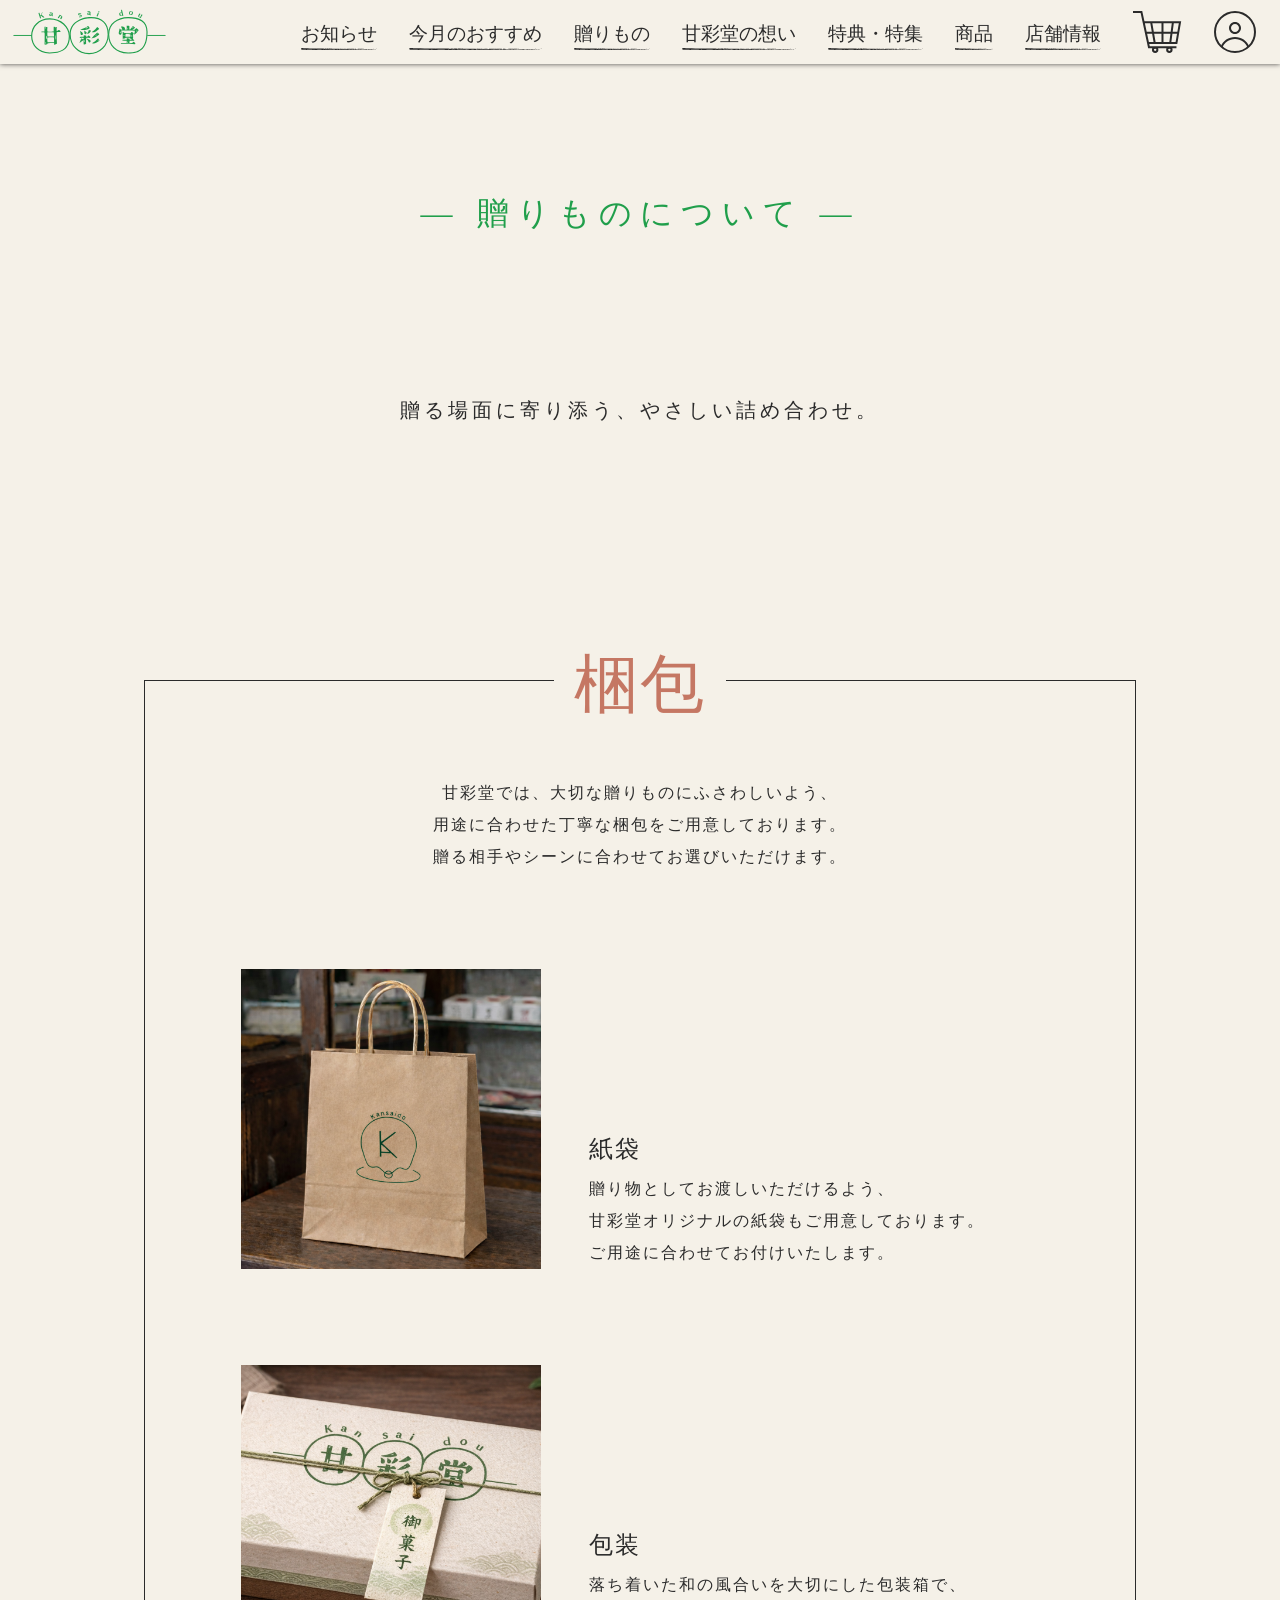
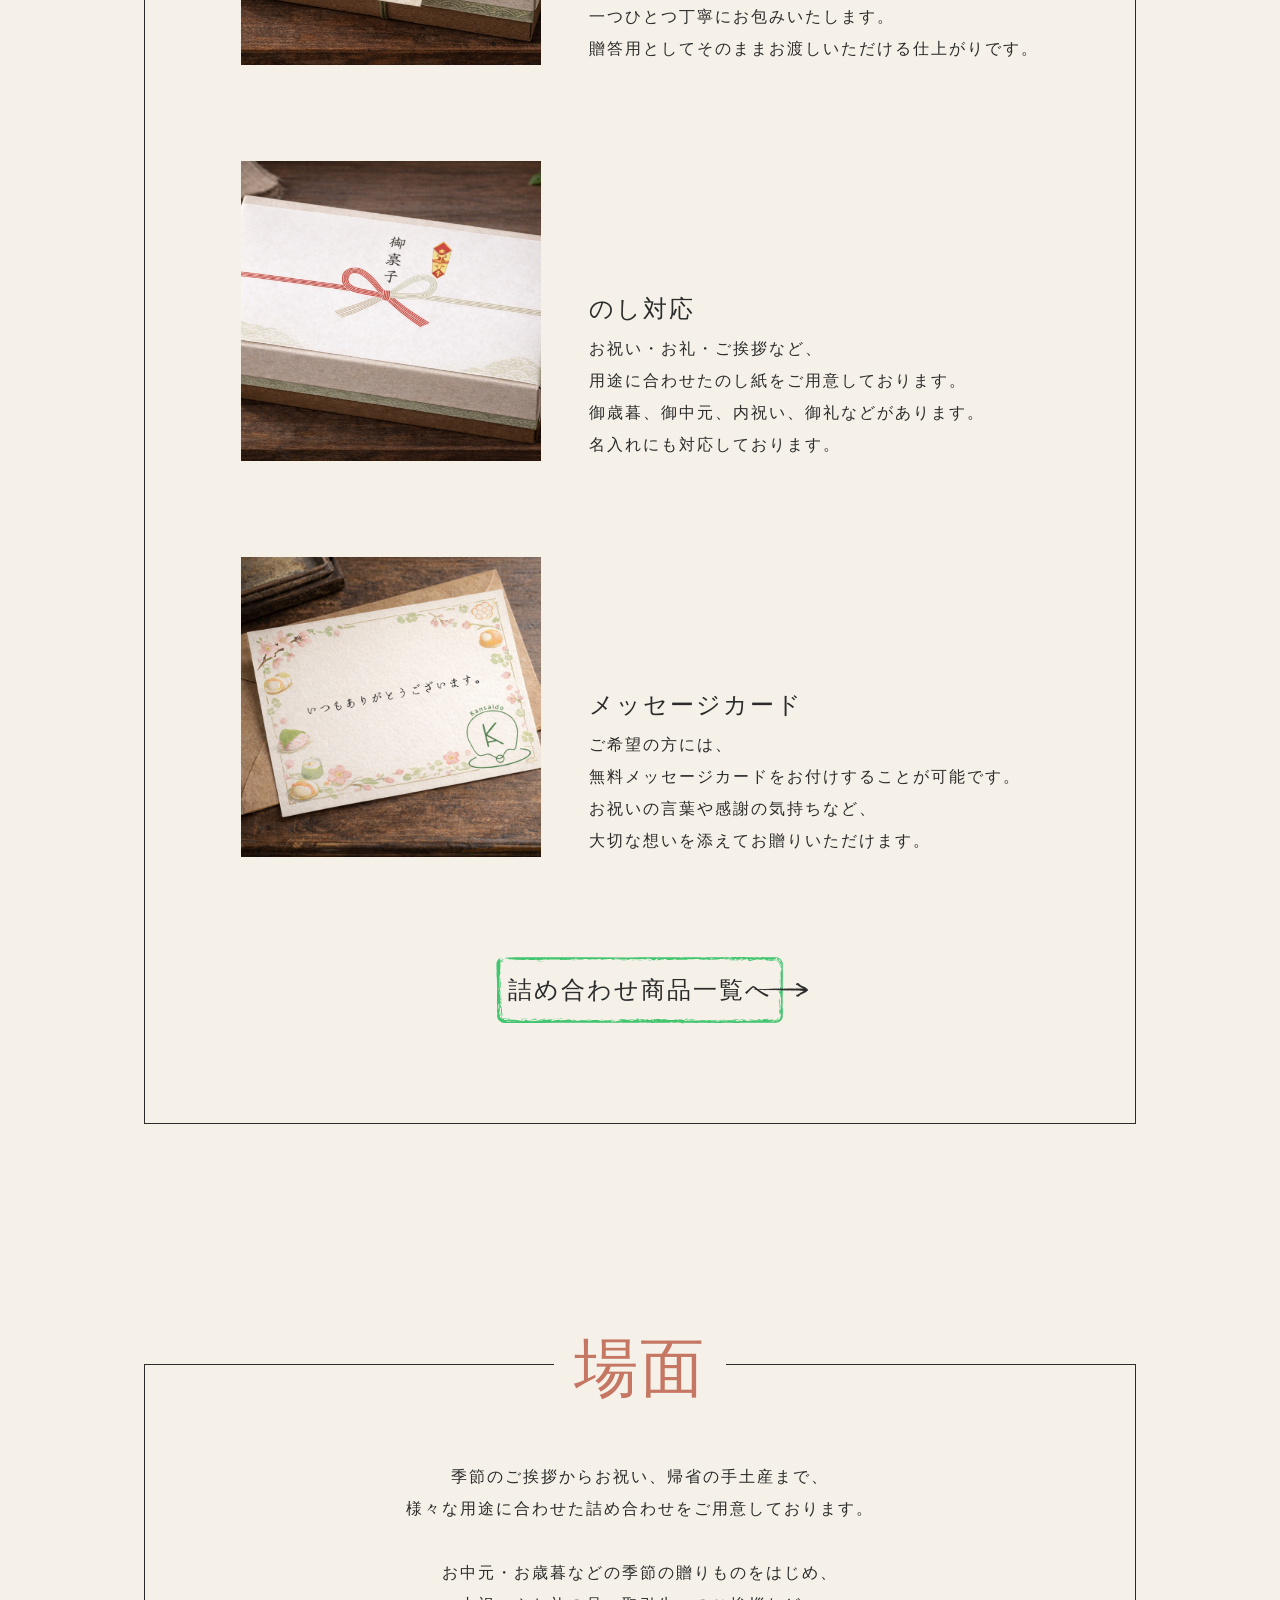
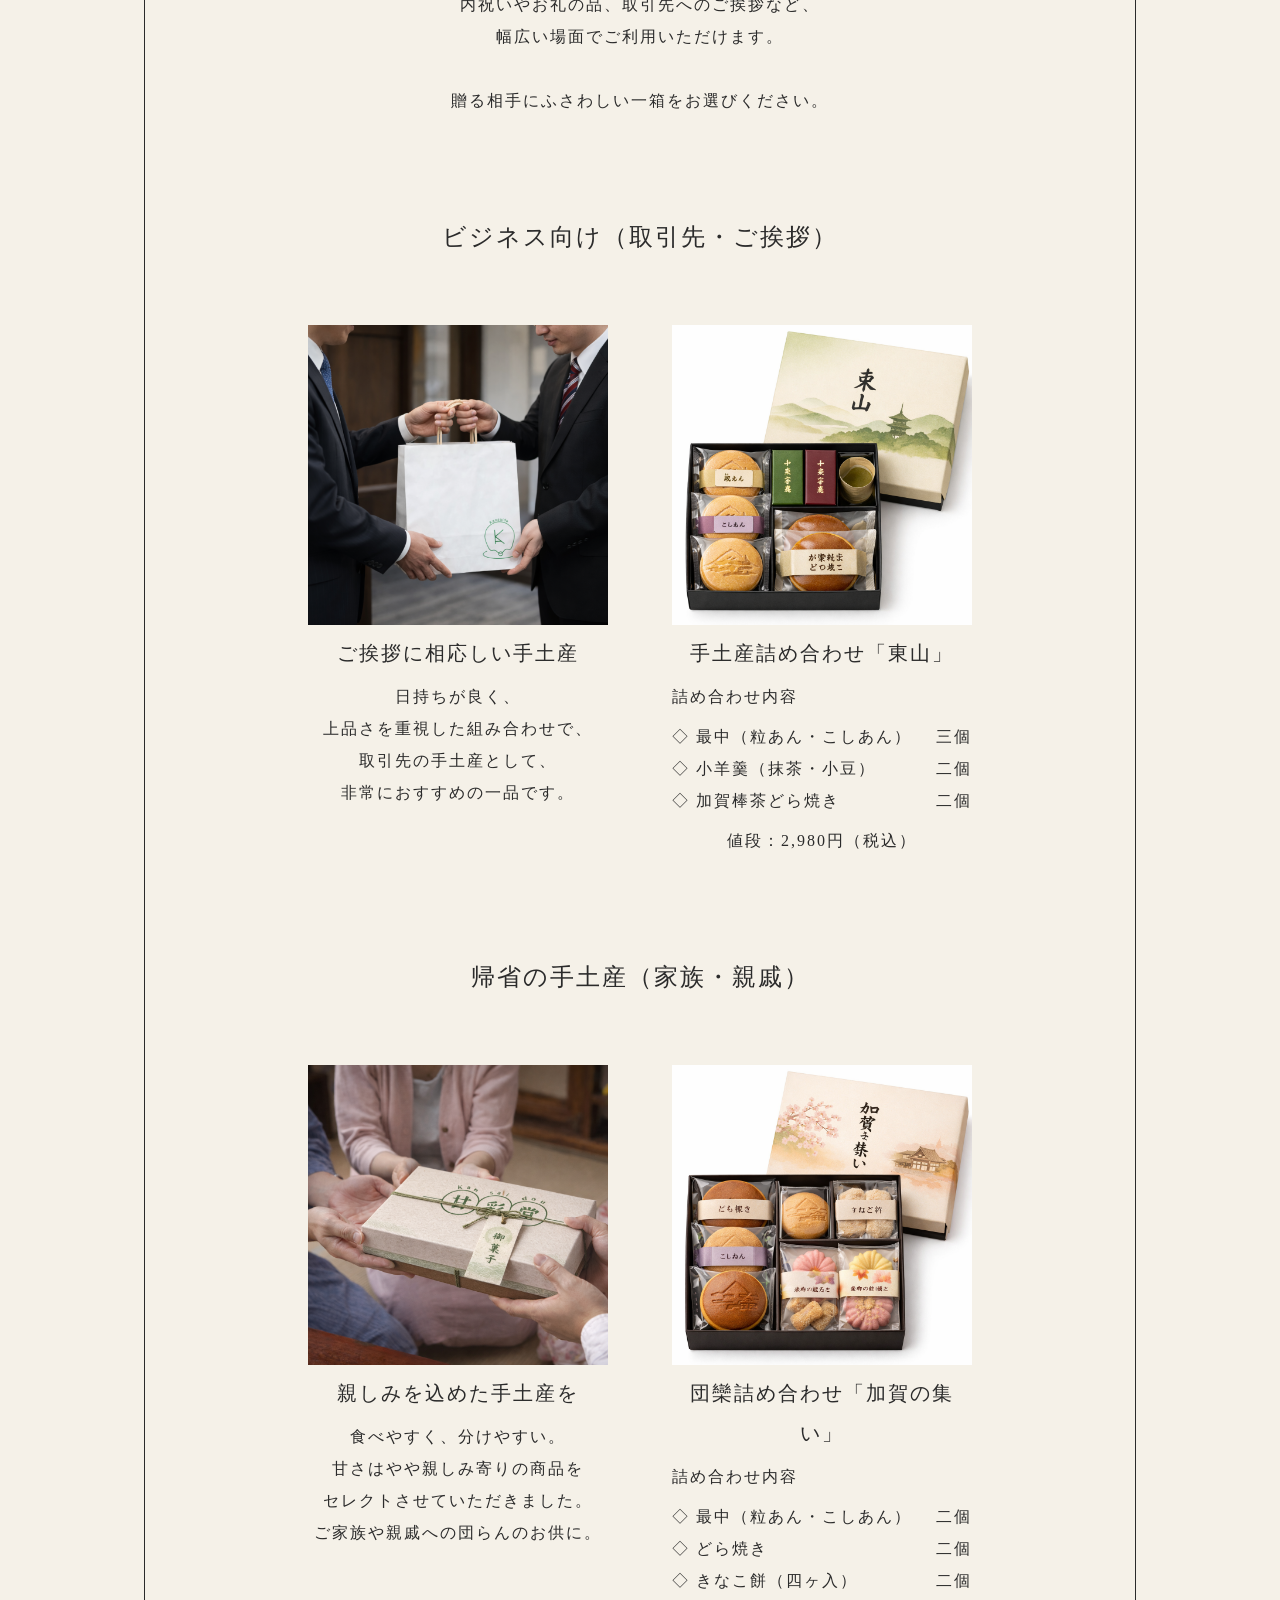
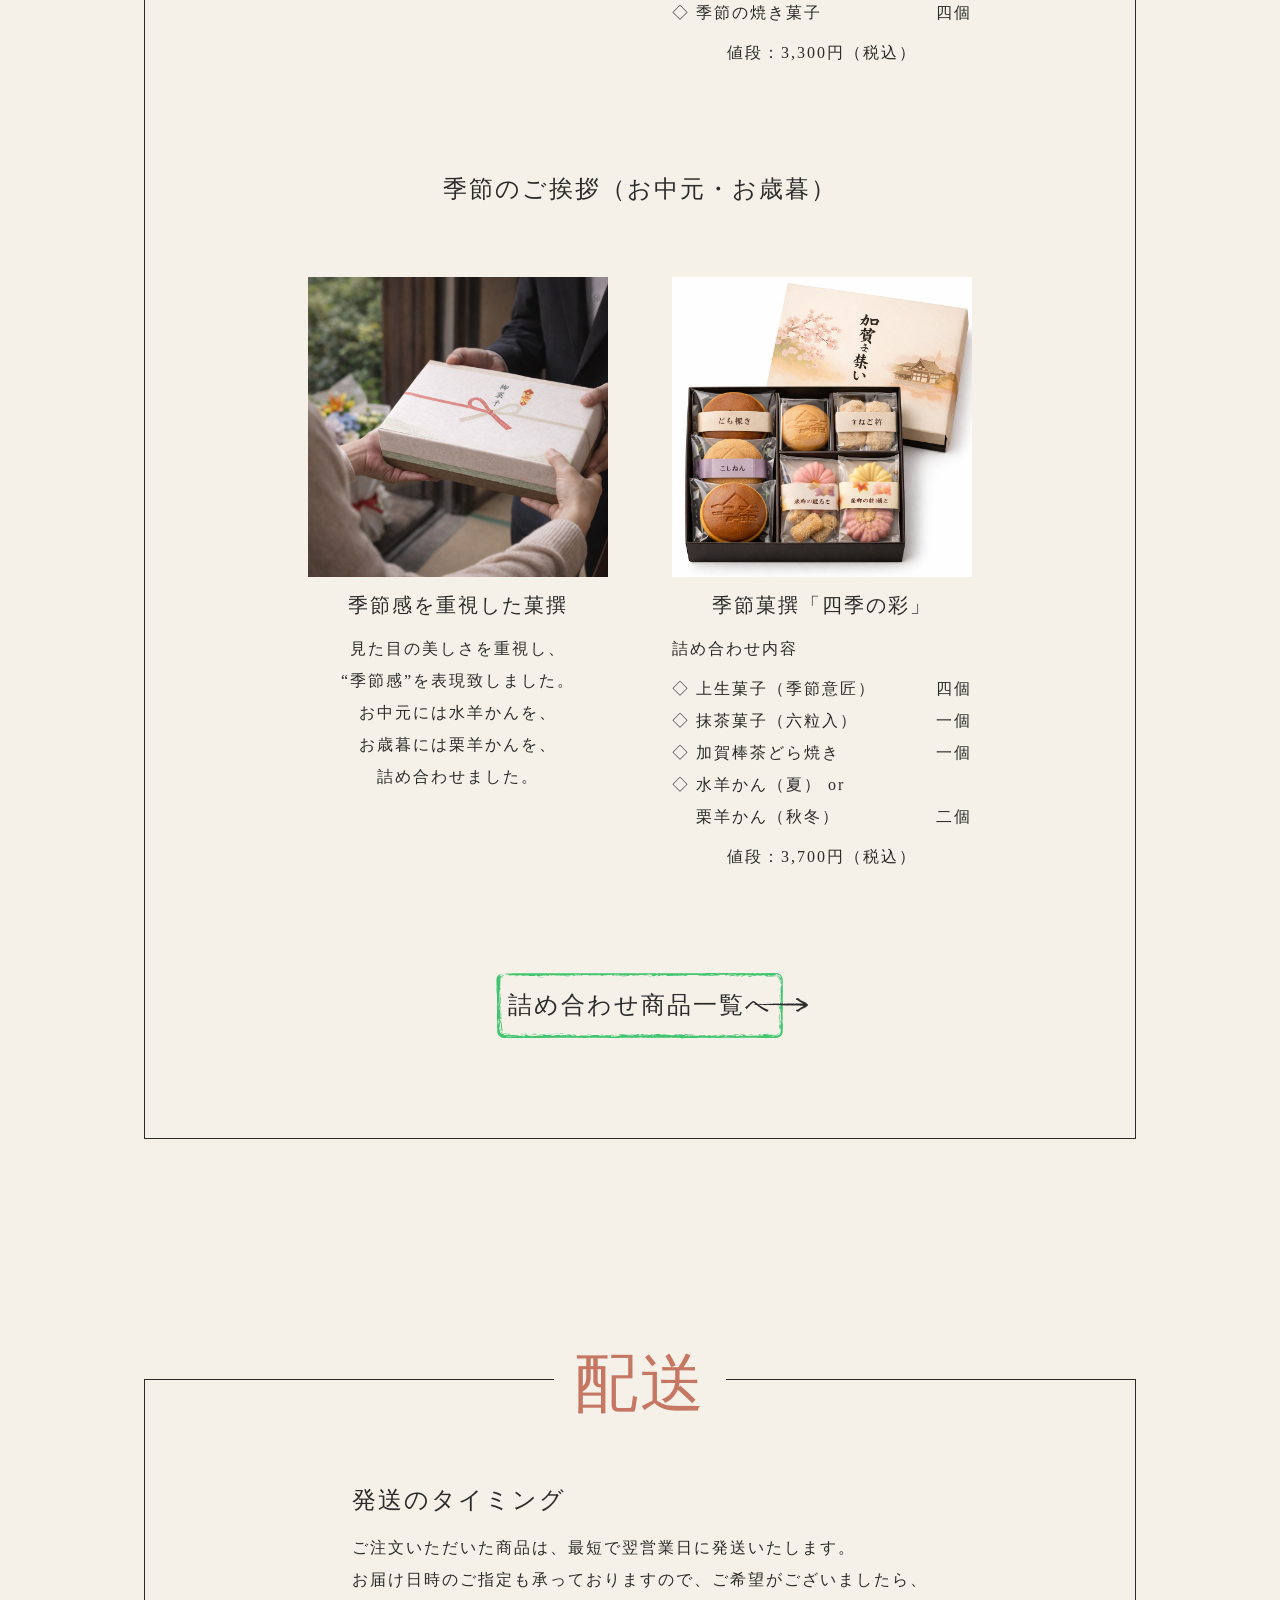
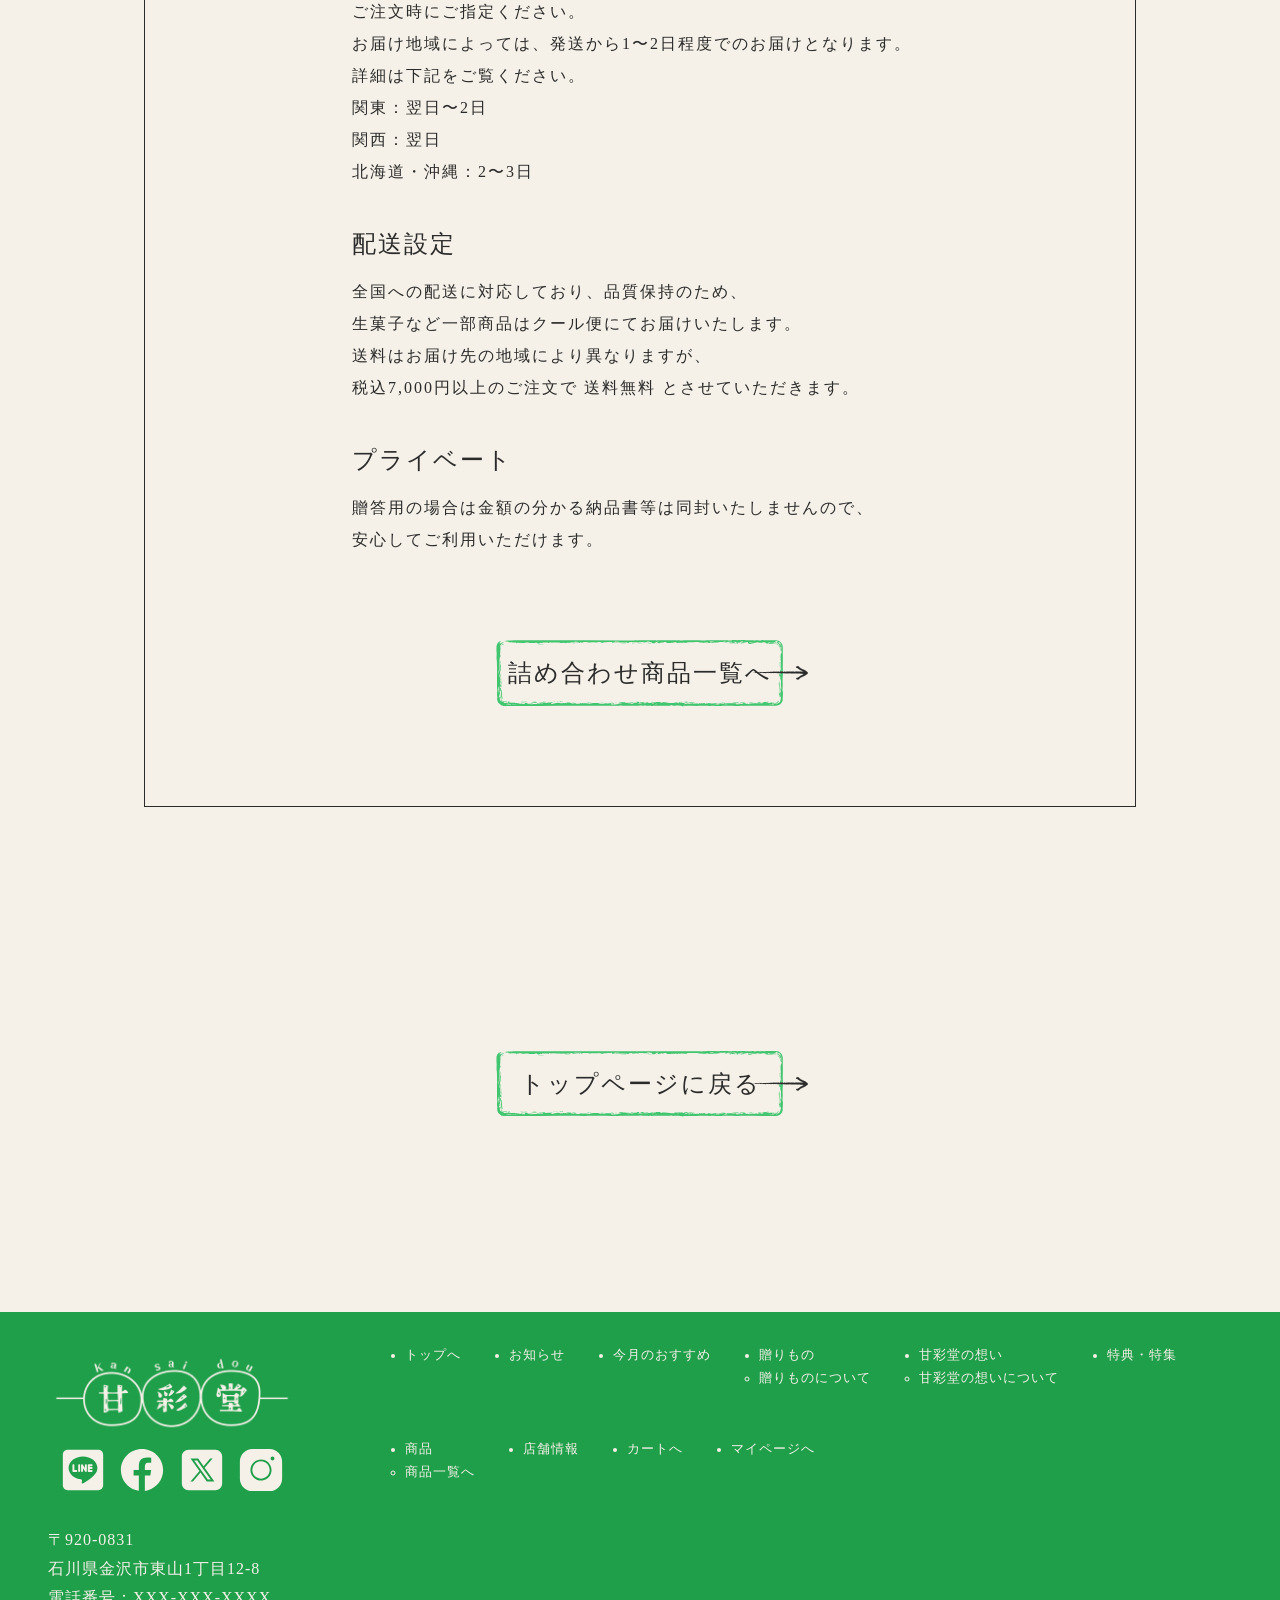
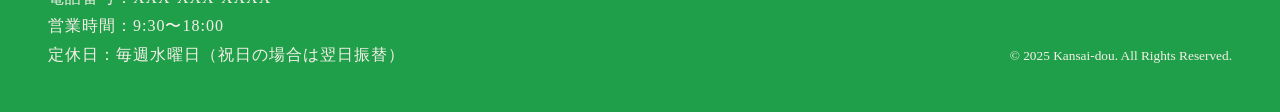
==== commit 7f58c563: "imgのaltを追加" ====
--- a/gift.html
+++ b/gift.html
@@ -17,7 +17,7 @@
         <header>
             <div class="header__logo">
                 <a href="index.html#first-view" id="header-logo">
-                    <img src="imgs/kansaido_logo.svg">
+                    <img src="imgs/kansaido_logo.svg" alt="甘彩堂のロゴ">
                 </a>
             </div>
             <nav class="header__nav">
@@ -32,7 +32,7 @@
                         <a href="index.html#gift">贈りもの</a>
                         <ul class="sub-menu">
                             <li>
-                                <img class="l-menu" src="imgs/l-menu.svg">
+                                <img class="l-menu" src="imgs/l-menu.svg" alt="">
                                 <a href="gift.html">贈りものについて</a>
                             </li>
                         </ul>
@@ -41,7 +41,7 @@
                         <a href="index.html#thought">甘彩堂の想い</a>
                         <ul class="sub-menu">
                             <li>
-                                <img class="l-menu" src="imgs/l-menu.svg">
+                                <img class="l-menu" src="imgs/l-menu.svg" alt="">
                                 <a href="thoughts.html">甘彩堂の想いについて</a>
                             </li>
                         </ul>
@@ -53,7 +53,7 @@
                         <a href="index.html#product">商品</a>
                         <ul class="sub-menu">
                             <li>
-                                <img class="l-menu" src="imgs/l-menu.svg">
+                                <img class="l-menu" src="imgs/l-menu.svg" alt="">
                                 <a href="product.html">商品一覧へ</a>
                             </li>
                         </ul>
@@ -63,12 +63,12 @@
                     </li>
                     <li id="cart">
                         <a href="#">
-                            <img src="imgs/cart_icon.svg">
+                            <img src="imgs/cart_icon.svg" alt="カートのアイコン">
                         </a>
                     </li>
                     <li id="my-page">
                         <a href="#">
-                            <img src="imgs/usericon.svg">
+                            <img src="imgs/usericon.svg" alt="マイページのアイコン">
                         </a>
                     </li>
                 </ul>
--- a/css/style.css
+++ b/css/style.css
@@ -770,8 +770,6 @@
     grid-template-columns: repeat(3, minmax(min-content, max-content));
     grid-template-rows: auto;
     justify-content: center;
-    column-gap: var(--space-5xl);
-    row-gap: var(--space-3xl);
 }
 
 #product .detail-box {
@@ -1265,6 +1263,10 @@
         line-height: 1.8;
     }
 
+    .br-pc {
+        display: none;
+    }
+
     .header__nav {
         display: none;
     }
@@ -1363,7 +1365,7 @@
         z-index: 999;
         width: 100%;
         height: 100%;
-        padding: 4rem;
+        padding: 2rem;
         font-family: var(--font-headline);
         font-size: 1.25rem;
         background-color: var(--bg-color);
@@ -1473,7 +1475,7 @@
     }
 
     .detail-box img {
-        right: calc(50% - 9rem);
+        right: calc(50% - 10.5rem);
     }
 
     .clouds {
@@ -1510,6 +1512,7 @@
     .cart-input button {
         grid-column: 1 / -1;
         width: 100%;
+        margin-top: 1rem;
         padding: var(--space-sm) var(--space-md);
     }
 
--- a/css/gift.css
+++ b/css/gift.css
@@ -92,7 +92,8 @@
 }
 
 .scene-cont {
-    display: flex;
+    display: grid;
+    grid-template-columns: repeat(2, 300px);
     gap: var(--space-5xl);
     justify-content: center;
 }
@@ -202,11 +203,19 @@
         font-size: 15px;
     }
 
+    section {
+        padding: var(--space-5xl) 1rem;
+    }
+
+    .el-compilation {
+        padding: 0;
+    }
+
     .packing-el {
         grid-template-columns: 1fr;
     }
-
-    .br-pc {
-        display: none;
+    
+    .scene-cont {
+        grid-template-columns: 1fr;
     }
 }
